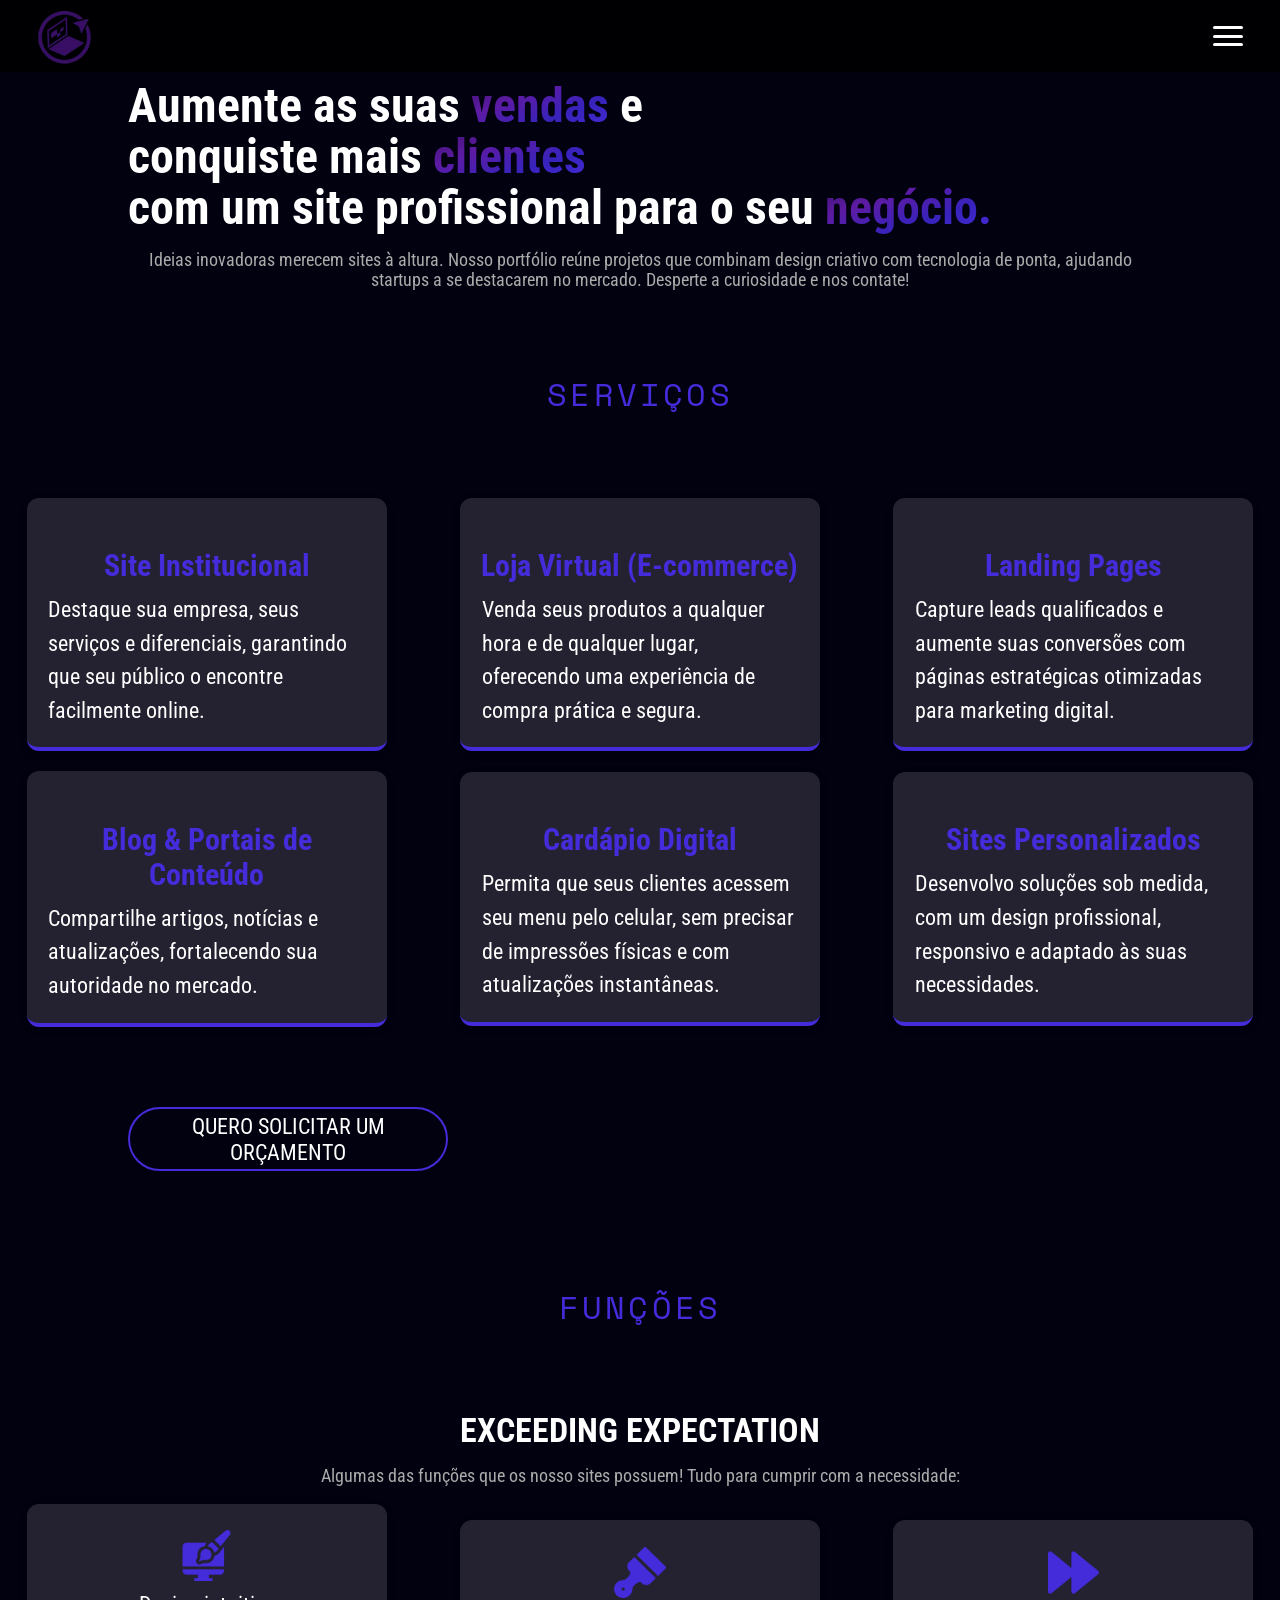
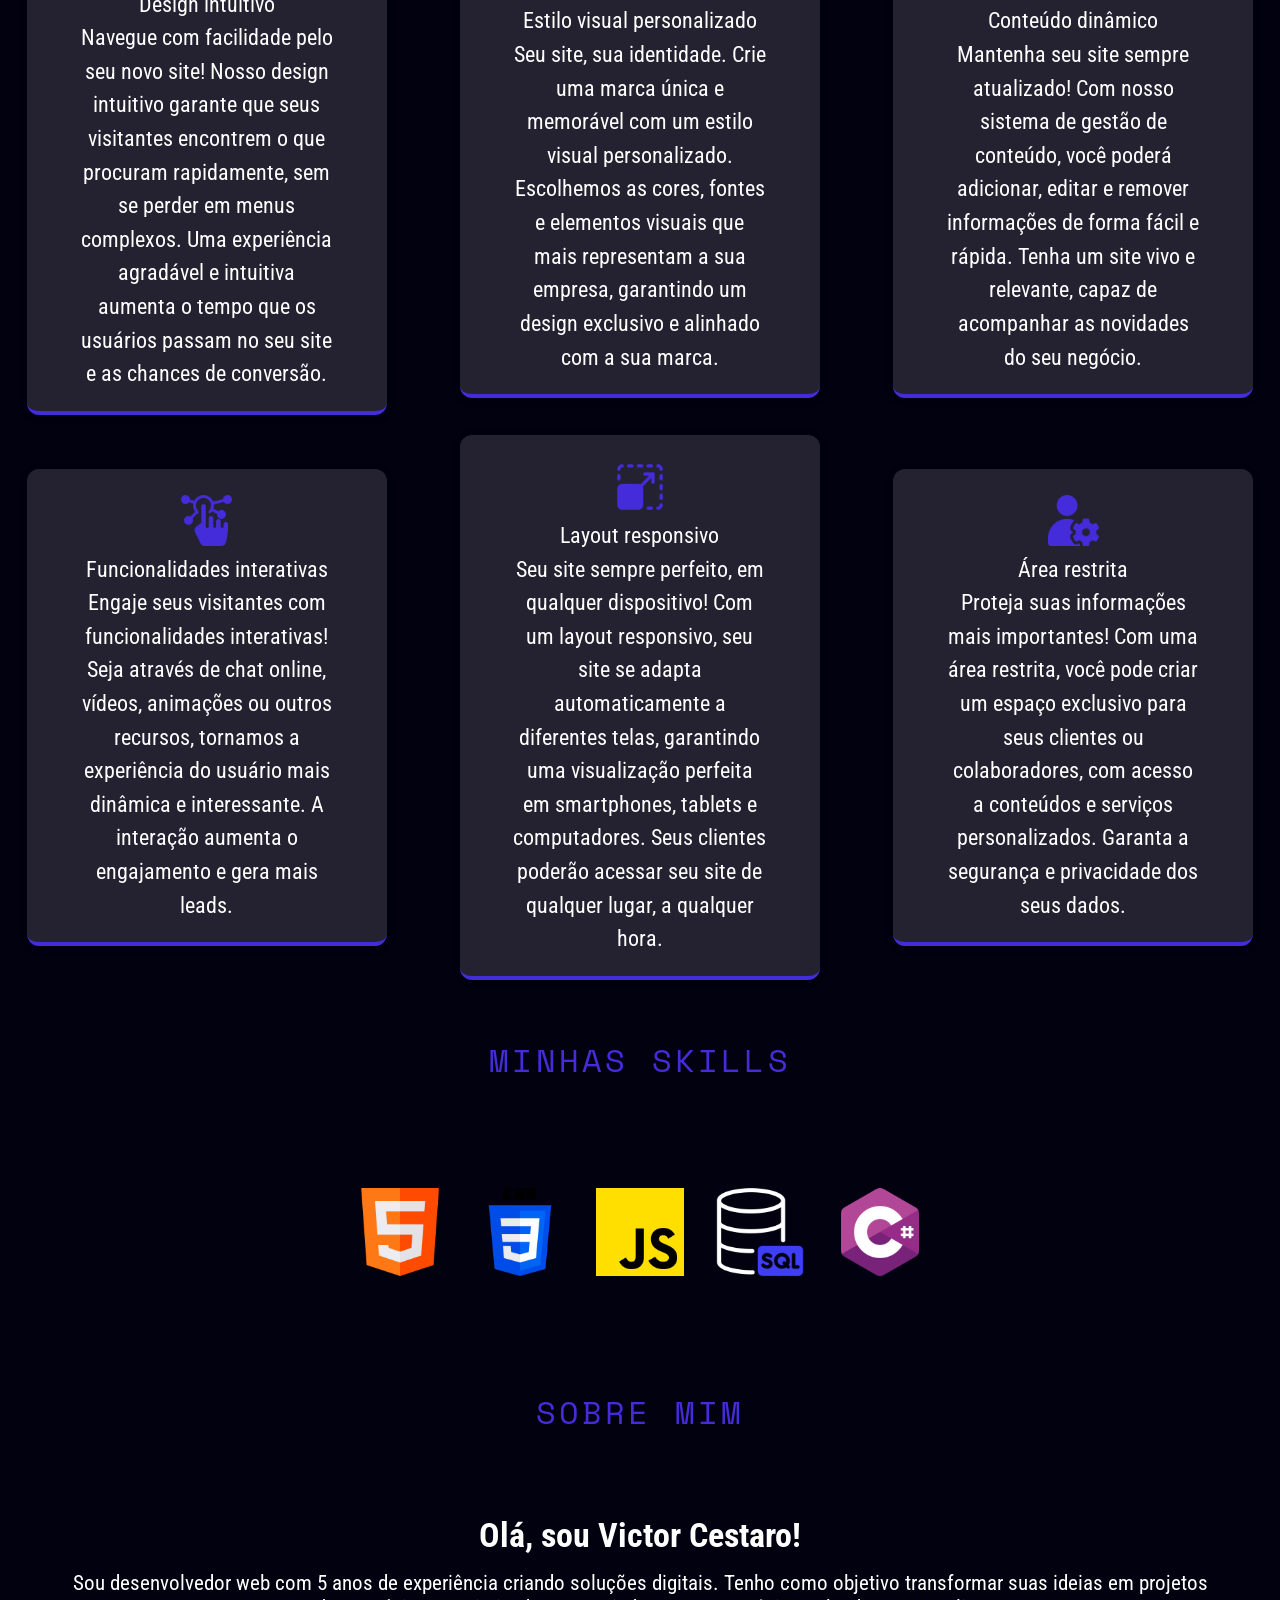
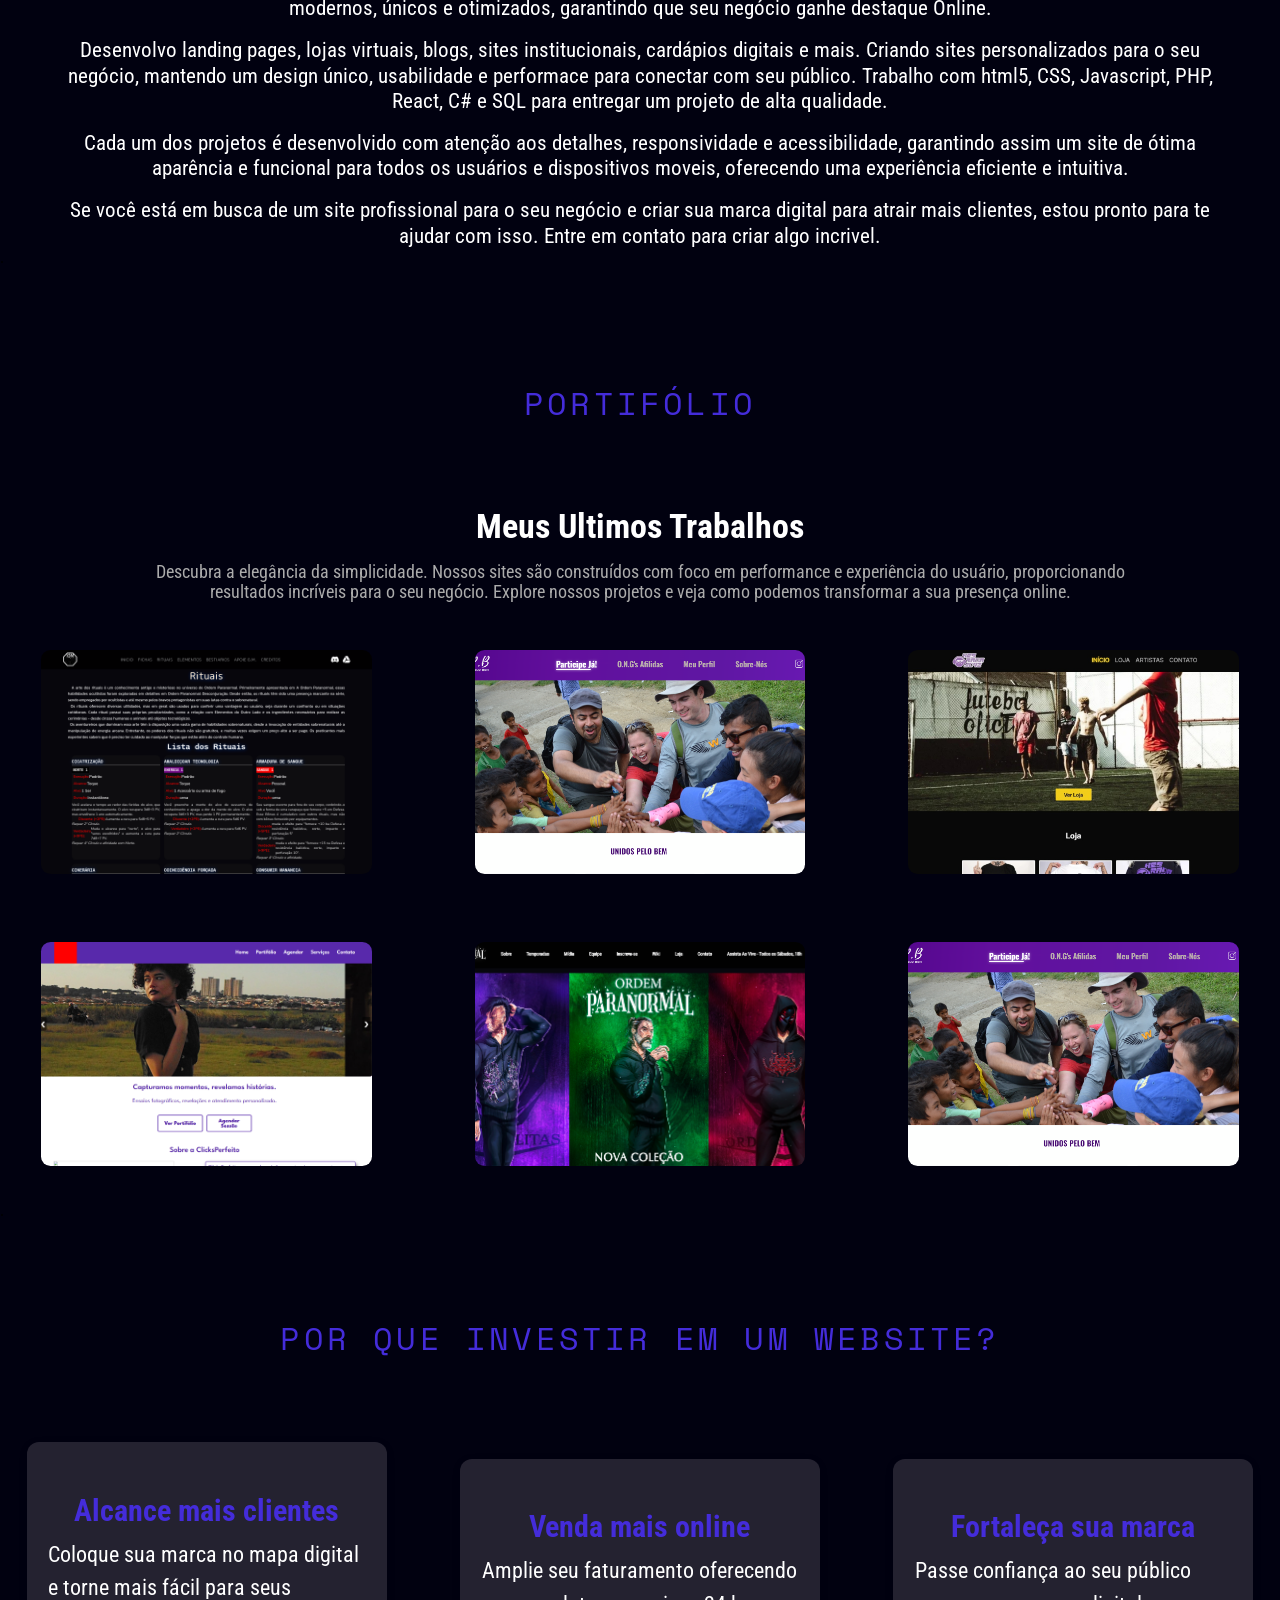
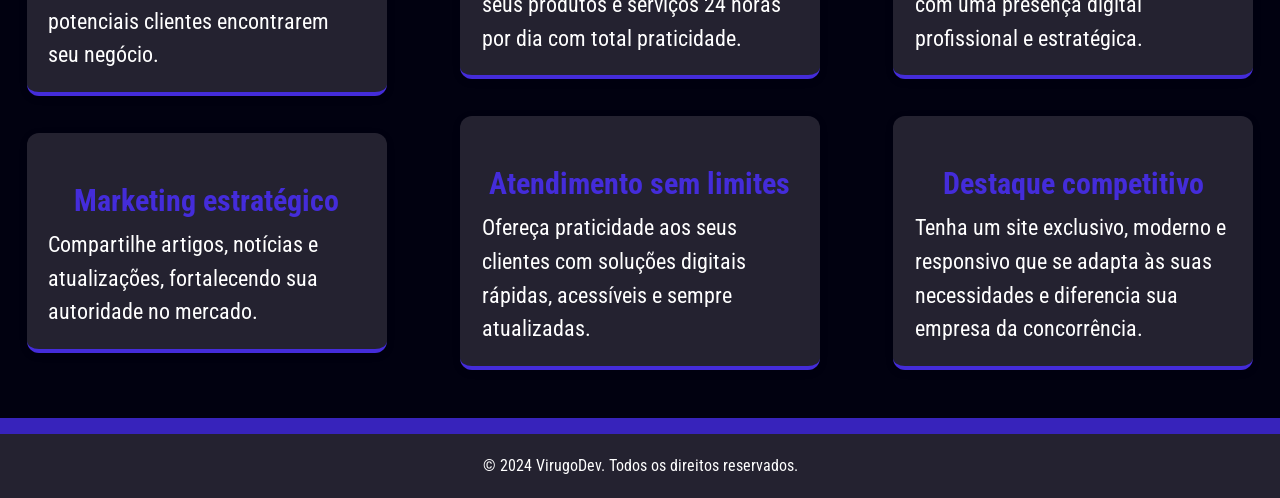
==== index.html @ 03acad30 "foi2" ====
<!DOCTYPE html>
<html lang="pt-br">

<head>
    <meta charset="UTF-8">
    <meta name="viewport" content="width=device-width, initial-scale=1.0">
    <link rel="stylesheet" href="style.css">
    <link rel="icon" href="images/d375d9b2dad54cf6bb1fca72d64330d3-free-removebg-preview.png">
    <title>VirugoDev</title>
</head>

<body>

    <!--#Menucell-->
    <nav id="sidebar" class="sidebar">
        <ul>
            <li><a href="#home" class="scroll-link">Home</a></li>
            <li><a href="#servico" class="scroll-link">Serviços</a></li>
            <li><a href="#funcoes" class="scroll-link">Funções</a></li>
            <li><a href="#sobremim" class="scroll-link">Sobre-mim</a></li>
            <li><a href="#Portifolio" class="scroll-link">Portifólio</a></li>
            <li><a href="#faqs" class="scroll-link">Faqs</a></li>

            <li><a href="https://linktr.ee/virugodev"><button class="btn-talks">Vamos Conversar</button></a></li>
        </ul>
    </nav>

    <div class="headermobile">
        <img src="/images/d375d9b2dad54cf6bb1fca72d64330d3-free-removebg-preview.png" alt="" class="header-logo">
        <div class="hamburger" onclick="toggleMenu()">
            <div class="bar"></div>
            <div class="bar"></div>
            <div class="bar"></div>
        </div>
    </div>

    <!-- #menucell -->

    <header>
        <div class="div-logo">
            <img src="images/d375d9b2dad54cf6bb1fca72d64330d3-free-removebg-preview.png" alt="" id="logo">
        </div>
        <div class="div-btns">
            <a href="#home" class="scroll-link"><button class="btn-menu">Home</button></a>
            <a href="#servico" class="scroll-link"><button class="btn-menu">Serviços</button></a>
            <a href="#funcoes" class="scroll-link"><button class="btn-menu">Funções</button></a>
            <a href="#sobremim" class="scroll-link"><button class="btn-menu">Sobre-mim</button></a>
            <a href="#Portifolio" class="scroll-link"><button class="btn-menu">Portifólio</button></a>
            <a href="#faqs" class="scroll-link"><button class="btn-menu">FAQ's</button></a>
        </div>
        <div class="div-talk">
            <a href="https://linktr.ee/virugodev"><button class="btn-talks">Vamos Conversar</button></a>
        </div>
    </header>

    <!--#Apresentação-->

    <div class="apresentacao">
        <div class="zone" id="home">
            <div class="apr">
                <p class="apr-txt">Aumente as suas <span class="base-tt">vendas</span> e <br> conquiste mais <span
                        class="base-tt">clientes</span><br> com um site profissional para o seu <span
                        class="base-tt">negócio.</span></p>
                <div class="text-base">
                    <p>Ideias inovadoras merecem sites à altura. Nosso portfólio reúne projetos que combinam design
                        criativo com tecnologia de ponta, ajudando startups a se destacarem no mercado. Desperte a
                        curiosidade e nos contate!</p>
                </div>
                <a href="#Portifolio" class="scroll-link"><button class="btn-work">View Work</button></a>
            </div>
        </div>
    </div>

    <!--#endApresentação-->

    <div class="container">

        <!--#serviços-->

        <div class="zone" id="servico">
            <div class="subtt">
                <p>SERVIÇOS</p>
            </div>

            <div class="grid">
                <div class="card">
                    <h3>Site Institucional</h3>
                    <p>Destaque sua empresa, seus serviços e diferenciais, garantindo que seu público o encontre
                        facilmente
                        online.</p>
                </div>

                <div class="card">
                    <h3>Loja Virtual (E-commerce)</h3>
                    <p>Venda seus produtos a qualquer hora e de qualquer lugar, oferecendo uma experiência de compra
                        prática
                        e segura.</p>
                </div>

                <div class="card">
                    <h3>Landing Pages</h3>
                    <p>Capture leads qualificados e aumente suas conversões com páginas estratégicas otimizadas para
                        marketing digital.</p>
                </div>

                <div class="card">
                    <h3>Blog & Portais de Conteúdo</h3>
                    <p>Compartilhe artigos, notícias e atualizações, fortalecendo sua autoridade no mercado.</p>
                </div>

                <div class="card">
                    <h3>Cardápio Digital</h3>
                    <p>Permita que seus clientes acessem seu menu pelo celular, sem precisar de impressões físicas e com
                        atualizações instantâneas.</p>
                </div>

                <div class="card">
                    <h3>Sites Personalizados</h3>
                    <p>Desenvolvo soluções sob medida, com um design profissional, responsivo e adaptado às suas
                        necessidades.</p>
                </div>
            </div>
            <a href="https://linktr.ee/virugodev" class=""><button class="btn-link">QUERO SOLICITAR UM
                    ORÇAMENTO</button></a>
        </div>

        <div class="space">.</div>

        <div class="zone" id="funcoes">

            <!--#endServiço-->
            <div class="zone" id="funcoes">
                <div class="subtt">
                    <p>FUNÇÕES</p>
                </div>
                <div class="ttwork">
                    <p>EXCEEDING EXPECTATION</p>
                </div>
                <div class="text-base">
                    <p>Algumas das funções que os nosso sites possuem! Tudo para cumprir com a necessidade:</p>
                </div>
                <br>
                <div class="grid">
                    <div class="card">
                        <div class="img-sqare"><img src="images/graphic-design.png" alt="" class="img-square"></div>
                        <div class="title-pont">
                            <p>Design intuitivo</p>
                        </div>
                        <div class="text-bases">
                            <p>Navegue com facilidade pelo seu novo site! Nosso design intuitivo garante que seus
                                visitantes
                                encontrem o que procuram rapidamente, sem se perder em menus complexos. Uma experiência
                                agradável e intuitiva aumenta o tempo que os usuários passam no seu site e as chances de
                                conversão.</p>
                        </div>
                    </div>
                    <div class="card">
                        <div class="img-sqare"><img src="images/theme.png" alt="" class="img-square"></div>
                        <div class="title-pont">
                            <p>Estilo visual personalizado</p>
                        </div>
                        <div class="text-bases">
                            <p>Seu site, sua identidade. Crie uma marca única e memorável com um estilo visual
                                personalizado. Escolhemos as cores, fontes e elementos visuais que mais representam a
                                sua
                                empresa, garantindo um design exclusivo e alinhado com a sua marca.</p>
                        </div>
                    </div>
                    <div class="card">
                        <div class="img-sqare"><img src="images/fast-forward.png" alt="" class="img-square"></div>
                        <div class="title-pont">
                            <p>Conteúdo dinâmico</p>
                        </div>
                        <div class="text-bases">
                            <p>Mantenha seu site sempre atualizado! Com nosso sistema de gestão de conteúdo, você
                                poderá
                                adicionar, editar e remover informações de forma fácil e rápida. Tenha um site vivo e
                                relevante, capaz de acompanhar as novidades do seu negócio.</p>
                        </div>
                    </div>

                    <div class="card">
                        <div class="img-sqare"><img src="images/interaction.png" alt="" class="img-square"></div>
                        <div class="title-pont">
                            <p>Funcionalidades interativas</p>
                        </div>
                        <div class="text-bases">
                            <p>Engaje seus visitantes com funcionalidades interativas! Seja através de chat online,
                                vídeos,
                                animações ou outros recursos, tornamos a experiência do usuário mais dinâmica e
                                interessante. A interação aumenta o engajamento e gera mais leads.</p>
                        </div>
                    </div>
                    <div class="card">
                        <div class="img-sqare"><img src="images/resize.png" alt="" class="img-square"></div>
                        <div class="title-pont">
                            <p>Layout responsivo</p>
                        </div>
                        <div class="text-bases">
                            <p>Seu site sempre perfeito, em qualquer dispositivo! Com um layout responsivo, seu site se
                                adapta automaticamente a diferentes telas, garantindo uma visualização perfeita em
                                smartphones, tablets e computadores. Seus clientes poderão acessar seu site de qualquer
                                lugar, a qualquer hora.</p>
                        </div>
                    </div>
                    <div class="card">
                        <div class="img-sqare"><img src="images/user.png" alt="" class="img-square"></div>
                        <div class="title-pont">
                            <p>Área restrita</p>
                        </div>
                        <div class="text-bases">
                            <p>Proteja suas informações mais importantes! Com uma área restrita, você pode criar um
                                espaço
                                exclusivo para seus clientes ou colaboradores, com acesso a conteúdos e serviços
                                personalizados. Garanta a segurança e privacidade dos seus dados.</p>
                        </div>
                    </div>
                </div>
            </div>
        </div>

        <div class="zone">
            <div class="subtt">
                <BR></BR>
                <p>MINHAS SKILLS</p>
            </div>
            <div class="skills">
                <img src="/images/html.png" alt="" class="imgs-skills">
                <img src="/images/css-3.png" alt="" class="imgs-skills">
                <img src="/images/js.png" alt="" class="imgs-skills">
                <img src="/images/sql.png" alt="" class="imgs-skills">
                <img src="/images/c-sharp.png" alt="" class="imgs-skills">
            </div>
        </div>

        <div class="space">.</div>

        <div class="zone" id="sobremim">
            <div class="subtt">
                <p>SOBRE MIM</p>
            </div>
            <div class="ttwork">
                <p>Olá, sou Victor Cestaro!</p>
            </div>
            <div class="text-based">
                <p>Sou desenvolvedor web com 5 anos de experiência criando soluções digitais. Tenho como objetivo
                    transformar suas ideias em projetos modernos, únicos e otimizados, garantindo que seu negócio ganhe
                    destaque Online.
                </p>
                <p> Desenvolvo landing pages, lojas virtuais, blogs, sites institucionais, cardápios digitais e mais.
                    Criando sites personalizados para o seu negócio, mantendo um design único, usabilidade e performace
                    para conectar com seu público. Trabalho com html5, CSS, Javascript, PHP, React, C# e SQL para
                    entregar um projeto de alta qualidade.</p>
                <p>Cada um dos projetos é desenvolvido com atenção aos detalhes, responsividade e acessibilidade,
                    garantindo assim um site de ótima aparência e funcional para todos os usuários e dispositivos
                    moveis, oferecendo uma experiência eficiente e intuitiva.</p>
                <p>Se você está em busca de um site profissional para o seu negócio e criar sua marca digital para
                    atrair mais clientes, estou pronto para te ajudar com isso. Entre em contato para criar algo
                    incrivel.</p>
            </div>
        </div>

        <div class="space">.</div>

        <!-- #Portifólio -->
        <div class="zone" id="Portifolio">
            <br>
            <div class="subtt">
                <p>PORTIFÓLIO</p>
            </div>
            <div class="ttwork">
                <p>Meus Ultimos Trabalhos</p>
            </div>
            <div class="text-base">
                <p>Descubra a elegância da simplicidade. Nossos sites são construídos com foco em performance e
                    experiência do usuário, proporcionando resultados incríveis para o seu negócio. Explore nossos
                    projetos e veja como podemos transformar a sua presença online.</p>
            </div>
            <div class="grid">
                <a href="https://yungvirugo.github.io/Guia-do-Mestre/">
                    <div class="square-mold" id="pj-2">
                        <div class="bar">
                            <p class="bar-t">Veja o Projeto</p>
                        </div>
                    </div>
                </a>

                <a href="https://yungvirugo.github.io/UPB_tcc/">
                    <div class="square-mold" id="pj-3">
                        <div class="bar">
                            <p class="bar-t">Veja o Projeto</p>
                        </div>
                    </div>
                </a>
                <a href="https://yungvirugo.github.io/kebradaboyz/">
                    <div class="square-mold" id="pj">
                        <div class="bar">
                            <p class="bar-t">Veja o Projeto</p>
                        </div>
                    </div>
                </a>
                <a href="https://clicksperfeito.com.br/">
                    <div class="square-mold" id="pj-1">
                        <div class="bar">
                            <p class="bar-t">Veja o Projeto</p>
                        </div>
                    </div>
                </a>



                <a href="https://yungvirugo.github.io/ordem-rep/">
                    <div class="square-mold" id="pj-4">
                        <div class="bar">
                            <p class="bar-t">Veja o Projeto</p>
                        </div>
                    </div>
                </a>

                <a href="#">
                    <div class="square-mold" id="pjtester">
                        <div class="bar">
                            <p class="bar-t">Veja o Projeto</p>
                        </div>
                    </div>
                </a>
            </div>
        </div>
        <!-- #endportifólio -->

        <BR></BR>

        <div class="space">.</div>

        <div class="zone" id="faqs">
            <div class="subtt">
                <p>POR QUE INVESTIR EM UM WEBSITE?</p>
            </div>

            <div class="grid">
                <div class="card">
                    <h3>Alcance mais clientes</h3>
                    <p>Coloque sua marca no mapa digital e torne mais fácil para seus potenciais clientes encontrarem
                        seu
                        negócio.</p>
                </div>

                <div class="card">
                    <h3>Venda mais online</h3>
                    <p>Amplie seu faturamento oferecendo seus produtos e serviços 24 horas por dia com total
                        praticidade.
                    </p>
                </div>

                <div class="card">
                    <h3>Fortaleça sua marca</h3>
                    <p>Passe confiança ao seu público com uma presença digital profissional e estratégica.</p>
                </div>

                <div class="card">
                    <h3>Marketing estratégico</h3>
                    <p>Compartilhe artigos, notícias e atualizações, fortalecendo sua autoridade no mercado.</p>
                </div>

                <div class="card">
                    <h3>Atendimento sem limites</h3>
                    <p>Ofereça praticidade aos seus clientes com soluções digitais rápidas, acessíveis e sempre
                        atualizadas.
                    </p>
                </div>

                <div class="card">
                    <h3>Destaque competitivo</h3>
                    <p>Tenha um site exclusivo, moderno e responsivo que se adapta às suas necessidades e diferencia sua
                        empresa da concorrência.</p>
                </div>
            </div>
        </div>

    </div>

    <script src="/script.js"></script>

</body>

<footer>
    <div class="footer">
        <p>© 2024 VirugoDev. Todos os direitos reservados.</p>
    </div>
</footer>

</html>
---- style.css ----
@import url('https://fonts.googleapis.com/css2?family=Chakra+Petch&family=Oswald&family=Quicksand:wght@300..700&family=Roboto+Condensed&family=Space+Mono&display=swap');

body {

    margin: 0;

    background-color: #010110;


}

p,
a {
    margin: 0;
    text-decoration: none;
}

/* menu */

header {
    width: 100%;
    height: 6.5rem;

    display: flex;
    align-items: center;
    justify-content: center;

    position: fixed;

    top: 0;
    z-index: 999999999999999999999;

    border-bottom: 0.1px solid gray;
    backdrop-filter: blur(0.5rem);

    background-color: transparent;
}





.div-logo {
    width: 20%;
    height: 100%;

    display: flex;
    align-items: center;
    justify-content: end;
}

.div-btns {
    width: 40%;
    height: 100%;

    display: flex;
    align-items: center;
    justify-content: center;
}

.div-talk {
    width: 20%;
    height: 100%;

    display: flex;
    align-items: center;
}

.btn-talks {
    width: 9rem;
    height: 3.5rem;

    font-family: 'Oswald';
    font-size: 1.2rem;
    color: white;

    border: none;
    border-radius: 0.3rem;

    transition: all, 0.2s ease;

    cursor: pointer;

    background-color: #442cda;
}

.btn-talks:hover {
    background-color: #3f2ac7;
}

.btn-menu {
    width: auto;
    height: auto;

    font-family: 'Oswald';
    font-size: 1.5rem;
    color: rgb(203, 203, 203);

    margin: auto 1rem;
    border: none;

    cursor: pointer;

    border-radius: 2rem;
    transition: all, 0.2s ease;

    background-color: transparent;
}

.btn-menu:hover {

    color: white;
    text-shadow: 0 0 0.2rem rgba(255, 255, 255, 0.558);

    align-items: center;
}

#logo {
    width: auto;

    margin-top: 3rem;
}

/* conteudo */

.container {
    width: 70%;
    height: auto;

    margin-top: 12rem;
    margin: auto;

}

.centralizar {
    width: 100%;
    height: auto;

    display: flex;
    align-items: center;
    justify-content: center;
}

.apresentacao {
    width: 100%;
    height: 26rem;

    display: flex;
    align-items: center;
    justify-content: center;

    margin-top: 6rem;


}


.zone {
    width: auto;
    height: auto;

    scroll-margin-top: 10rem;

}

.space {
    width: 100%;
    height: 10rem;
}

.skills {
    width: 100%;
    height: 10rem;

    margin-top: 5rem;

    display: flex;
    align-items: center;
    justify-content: center;

}

.imgs-skills {
    width: auto;
    height: 5.5rem;

    margin: auto 1rem;

}

/* textos */

.subtt {
    height: auto;


    font-size: 2.2rem;
    font-family: 'Space Mono';
    color: #442cda;

    text-align: left;

    letter-spacing: 0.2rem;

    margin-bottom: 5rem;

    text-align: center;
}

.ttwork {
    width: 100%;
    height: auto;

    display: flex;

    font-size: 2.1rem;
    font-family: 'Roboto Condensed';
    font-weight: bold;
    color: White;

    text-align: left;

    margin: 0;
    margin-left: 5rem;
}

.text-base {
    width: 60%;
    height: auto;

    font-family: 'Roboto Condensed';
    font-size: 1.1rem;
    color: rgb(171, 171, 171);
    margin-left: 5rem;
}

/* Apresentação */

.apr {
    width: 80%;
    height: 28rem;

    margin: auto;
}

.apr-txt {
    font-family: 'Roboto Condensed';
    font-size: 3.5rem;
    color: white;

    font-weight: bold;
    letter-spacing: 0rem;
    line-height: 4rem;

    user-select: none;

    margin-top: 9rem;
}

.base-tt {
    background-image:
        linear-gradient(to bottom right, #390f66, #5d1ba3, #3723bb, #442CDA);
    background-clip: text;
    -webkit-text-fill-color: transparent;
    text-shadow: 0 0 0 transparent;
}

.btn-work {
    width: 9rem;
    height: 3rem;

    margin-top: 1rem;

    border: 0.15rem solid #442cda;
    border-radius: 0.3rem;

    font-family: 'Roboto Condensed';
    font-size: 1.4rem;
    color: white;

    transition: all, 0.2s ease;

    cursor: pointer;
    user-select: none;

    background-color: transparent;
}

.btn-work:hover {
    color: black;
    background-color: #442cda;
}

/* serviços */

.grid {
    display: grid;
    grid-template-columns: repeat(auto-fit, minmax(340px, 1fr));
    gap: 20px;
}

.card {
    background: #242230;
    border-radius: 12px;
    padding: 20px;
    box-shadow: 0 2px 8px rgba(0, 0, 0, 0.1);
    text-align: left;
    transition: transform 0.2s ease, box-shadow 0.2s ease;
    border-bottom: 4px solid #442cda;

    width: 20rem;
    height: auto;
    font-family: 'Roboto Condensed';
}

.card:hover {
    transform: translateY(-5px);
    box-shadow: 0 6px 14px rgba(0, 0, 0, 0.15);
}

.card h3 {
    font-size: 1.9rem;
    color: #442cda;
    text-align: center;
    margin-bottom: 10px;
}

.card p {
    font-size: 1.4rem;
    color: white;
    line-height: 1.5;

    width: 99%;
    margin: auto;
}

.btn-link {
    width: 20rem;
    height: 4rem;

    margin-top: 1rem;

    border: 0.15rem solid #442cda;
    border-radius: 2rem;

    font-family: 'Roboto Condensed';
    font-size: 1.4rem;
    color: white;

    transition: all, 0.2s ease;

    cursor: pointer;
    user-select: none;

    margin-left: 35%;
    margin-top: 5rem;

    background-color: transparent;
}

.btn-link:hover {
    color: black;
    background-color: #442cda;
}


.square-pont {
    width: 18rem;
    height: 23rem;

    margin: auto;


    border-radius: 0.6rem;

    transition: all, 0.2s ease;

    background-color: #242230;
}

.square-pont:hover {
    transform: translateY(-1rem);
}

.title-pont {
    width: 100%;
    height: auto;

    font-family: 'Roboto Condensed';
    font-size: 1.4rem;
    color: white;

    text-align: center;
}

.text-bases {
    width: 90%;
    height: auto;

    font-family: 'Roboto Condensed';
    font-size: 1.1rem;
    color: rgb(171, 171, 171);


}

.text-based {
    width: 50%;

    font-family: 'Roboto Condensed';
    font-size: 1.5rem;
    color: white;

    margin-left: 5rem;
    margin-top: 1rem;
}

.text-based p {
    margin-top: 2rem;
    line-height: 1.9rem;
}

.img-sqare {
    width: 100%;
    height: 3rem;

    display: flex;
    align-items: center;
    justify-content: center;
}

.img-square {
    width: auto;
    height: 80%;
}

/* trabalhos */

.square-mold {
    width: 25rem;
    height: 21rem;

    margin: 2rem 1rem 0 0;

    display: flex;
    align-items: end;

    border-radius: 0.6rem;

    transition: all, 0.2s ease;
}

.bar {
    width: 100%;
    height: 0;

    overflow-y: hidden;
    transition: all 0.2s ease;

    display: flex;
    align-items: center;

    font-family: 'Roboto Condensed';
    font-size: 1.2rem;
    color: white;
    text-align: left;
    font-weight: bold;

    border-radius: 0 0 0.6rem 0.6rem;

    background-color: rgba(136, 136, 136, 0.659);
}

.square-mold:hover {
    transform: translateY(-1rem);
    box-shadow: 0rem 0rem 0.7em rgba(255, 255, 255, 0.234);
}

.square-mold:hover .bar {
    height: 3.5rem;
    backdrop-filter: blur(0.5rem);
}

.bar-t {
    margin-left: 2rem;
}

#pj-1 {
    background: url('images/clicksperfeito.png');
    background-position: center;
    background-repeat: no-repeat;
    background-size: cover;
}

#pj-2 {
    background: url('images/GuiaMestre.png');
    background-position: center;
    background-repeat: no-repeat;
    background-size: cover;
}

#pj-3 {
    background: url('images/upb.png');
    background-position: center;
    background-repeat: no-repeat;
    background-size: cover;
}

#pj-4 {
    background: url('images/ordem.png');
    background-position: center;
    background-repeat: no-repeat;
    background-size: cover;
}

#pj {
    background: url('images/kebradaboyz.jpeg');
    background-position: center;
    background-repeat: no-repeat;
    background-size: cover;
}

#pjtester {
    background: url('images/upb.png');
    background-position: center;
    background-repeat: no-repeat;
    background-size: cover;
}

footer {
    width: 100%;
    height: 4rem;

    display: flex;
    align-items: center;
    justify-content: center;

    margin-top: 3rem;
    border-top: 1rem solid #3723bb;
    backdrop-filter: blur(0.5rem);

    color: white;
    font-family: 'Roboto Condensed';

    background-color: #242230;
}

.sidebar {
    display: none;
}

@media only screen and (max-width: 1471px) {
    header {
        display: none;
    }

    .headermobile {
        width: 100%;
        height: 4.5rem;
        position: fixed;

        display: flex;
        align-items: center;
        justify-content: end;

        top: 0;

        z-index: 999999999999999999999;

        backdrop-filter: blur(0.6rem);
        background-color: #000000d3;
    }

    .header-logo {
        height: 8rem;
        margin-right: auto;
        margin-top: 2.25rem;
        margin-left: 0rem;
    }

    .btn-talks {
        height: 2.5rem;
    }

    .container {
        width: 100%;

        margin-top: 5rem;
    }

    .zone {
        height: auto;
    }

    .apresentacao {
        flex-wrap: wrap;
        height: auto;

        margin-top: 5rem;
    }

    .text-based {
        width: 90%;

        text-align: center;
        font-size: 1.3rem;
        margin: auto;
    }

    .text-based p {
        margin-top: 1rem;
        line-height: 1.6rem;
    }

    .apr {
        height: auto;

        margin: 0;

        width: 100%;
    }

    .apr-txt {
        font-size: 3.0rem;

        line-height: 3.2rem;

        text-align: left;

        margin: auto;
        width: 80%;

    }

    .subtt {
        margin-top: 2rem;
        display: flex;
        align-items: center;
        justify-content: center;

        font-size: 2rem;
    }

    .ttwork {
        display: flex;
        align-items: center;
        justify-content: center;

        margin: 0;
    }

    .card {
        margin: auto;
    }


    .btn-work {
        margin-top: 1rem;
        margin-left: 30%;
    }

    .text-base {
        width: 80%;
        height: auto;

        margin: auto;
        margin-top: 1rem;
        text-align: center;
    }

    .text-bases {
        width: 80%;
        height: auto;

        margin: auto;
        text-align: center;
    }

    .square-pont {
        max-width: 85%;
        min-width: 60%;
        height: auto;

        margin-top: 3rem;
    }

    .img-sqare {
        height: 4rem;
    }

    .img-square {
        height: 80%;
        margin: 0;
    }

    .centralizar {
        display: inline-block;
    }

    .square-mold {
        margin: auto;

        margin-top: 3rem;

        width: 80%;
        height: 14rem;
    }

    .skills {
        flex-wrap: wrap;
        height: auto;
        margin-top: 5rem;
    }

    .space {
        height: 5rem;
    }

    .btn-work {
        display: none;
    }

    .btn-link {
        margin-left: 10%;
        margin-top: 5rem;
    }

    /* menu cell */

    nav {
        display: block;
    }

    .hamburger {
        position: relative;
        right: 2.3rem;
        display: flex;
        flex-direction: column;
        justify-content: space-between;
        width: 30px;
        height: 20px;
        cursor: pointer;
        z-index: 1001;
        /* Certifique-se de que o botão fique acima do menu */
    }

    .hamburger .bar {
        height: 3.001px;
        width: 100%;
        background-color: #ffffff;
        border-radius: 2px;
        transition: 0.3s;
    }

    .sidebar {
        position: fixed;
        top: 0;
        right: -250px;
        /* Inicialmente fora da tela */
        width: 250px;
        height: 100%;

        display: block;

        padding-top: 60px;
        transition: right 0.3s ease;
        z-index: 1000;

        backdrop-filter: blur(0.6rem);
        background-color: #0000004b;
    }

    .sidebar ul {
        list-style-type: none;
        padding-left: 20px;
    }


    .sidebar ul li {
        margin: 20px 0;
    }

    .sidebar ul li a {
        font-family: 'Oswald';
        font-size: 1.5rem;
        color: white;

        text-decoration: none;
        font-size: 18px;
        display: block;
    }

    /*ativo */

    .sidebar.active {
        right: 0;
    }




    /* Transições do botão hambúrguer ao abrir o menu */
    .sidebar.active~.hamburger .bar:nth-child(1) {
        transform: translateY(8px) rotate(45deg);
    }

    .sidebar.active~.hamburger .bar:nth-child(2) {
        opacity: 0;
    }

    .sidebar.active~.hamburger .bar:nth-child(3) {
        transform: translateY(-8px) rotate(-45deg);
    }


}
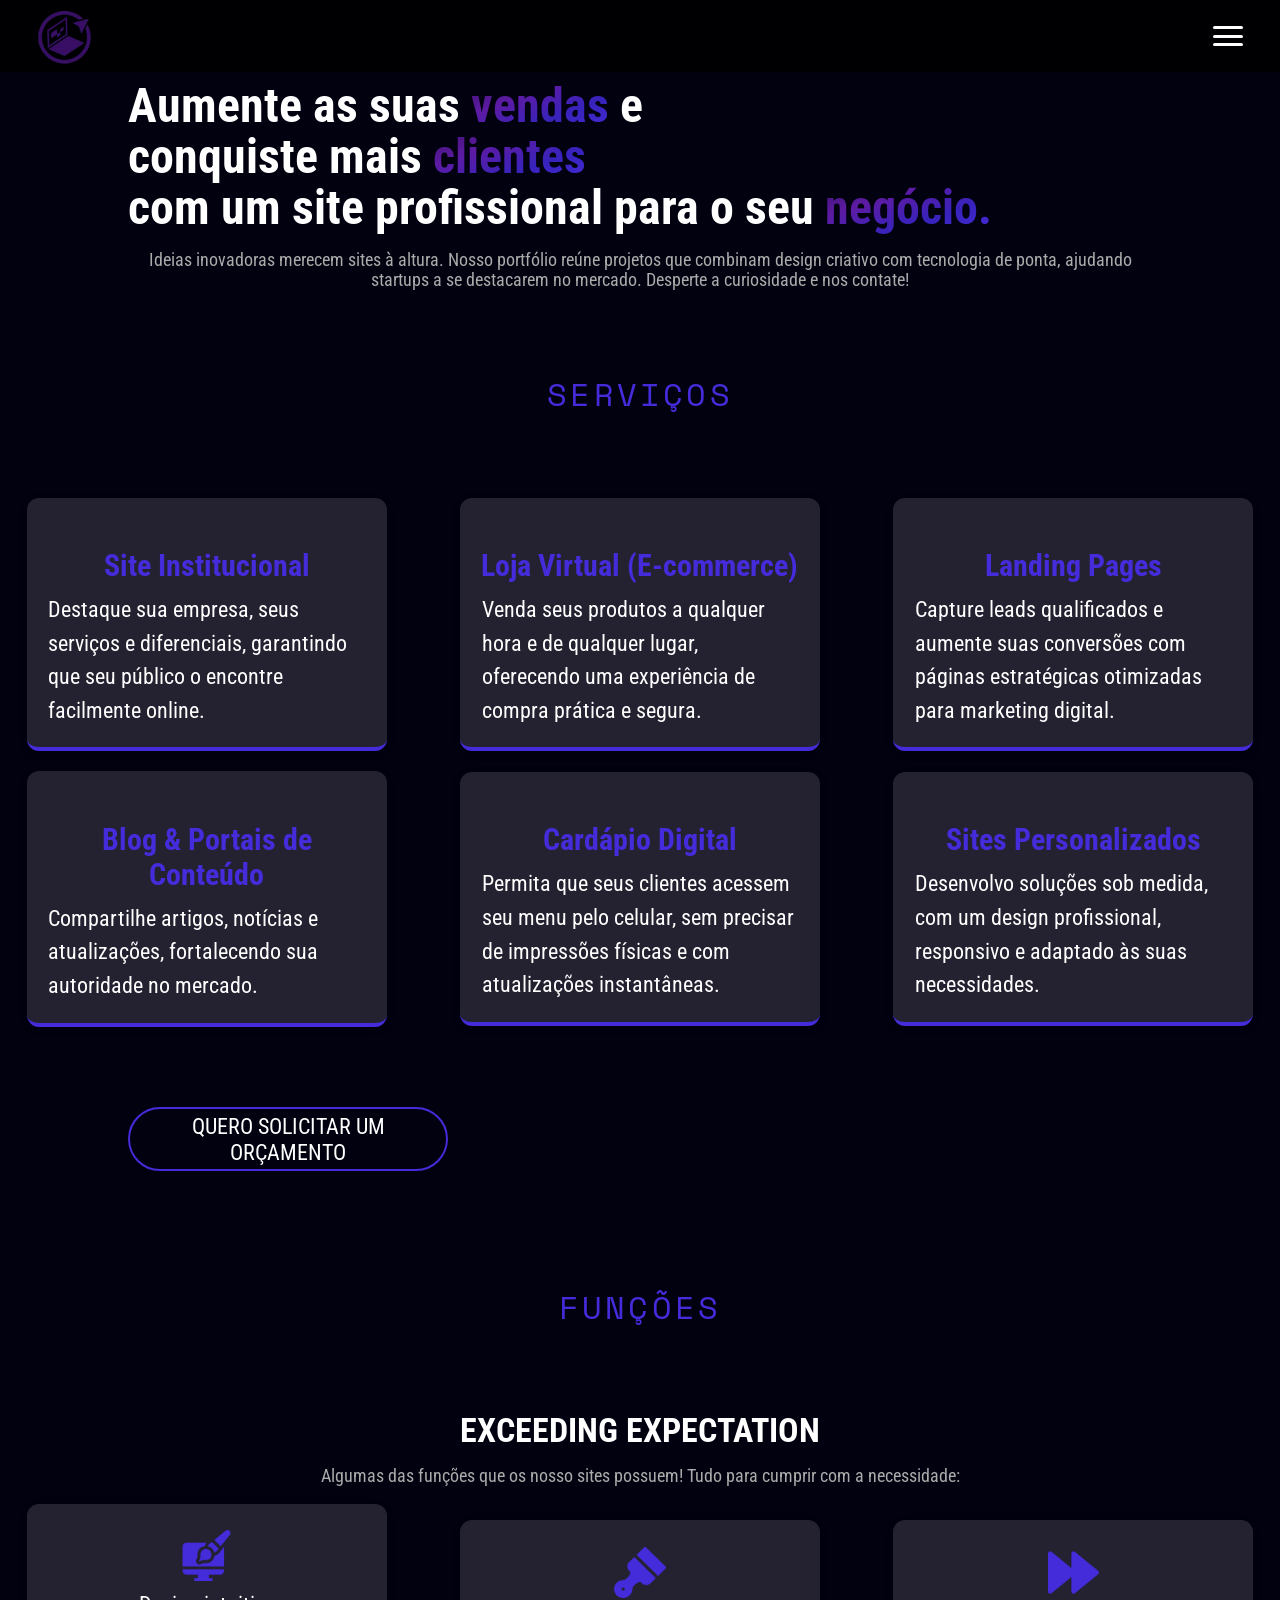
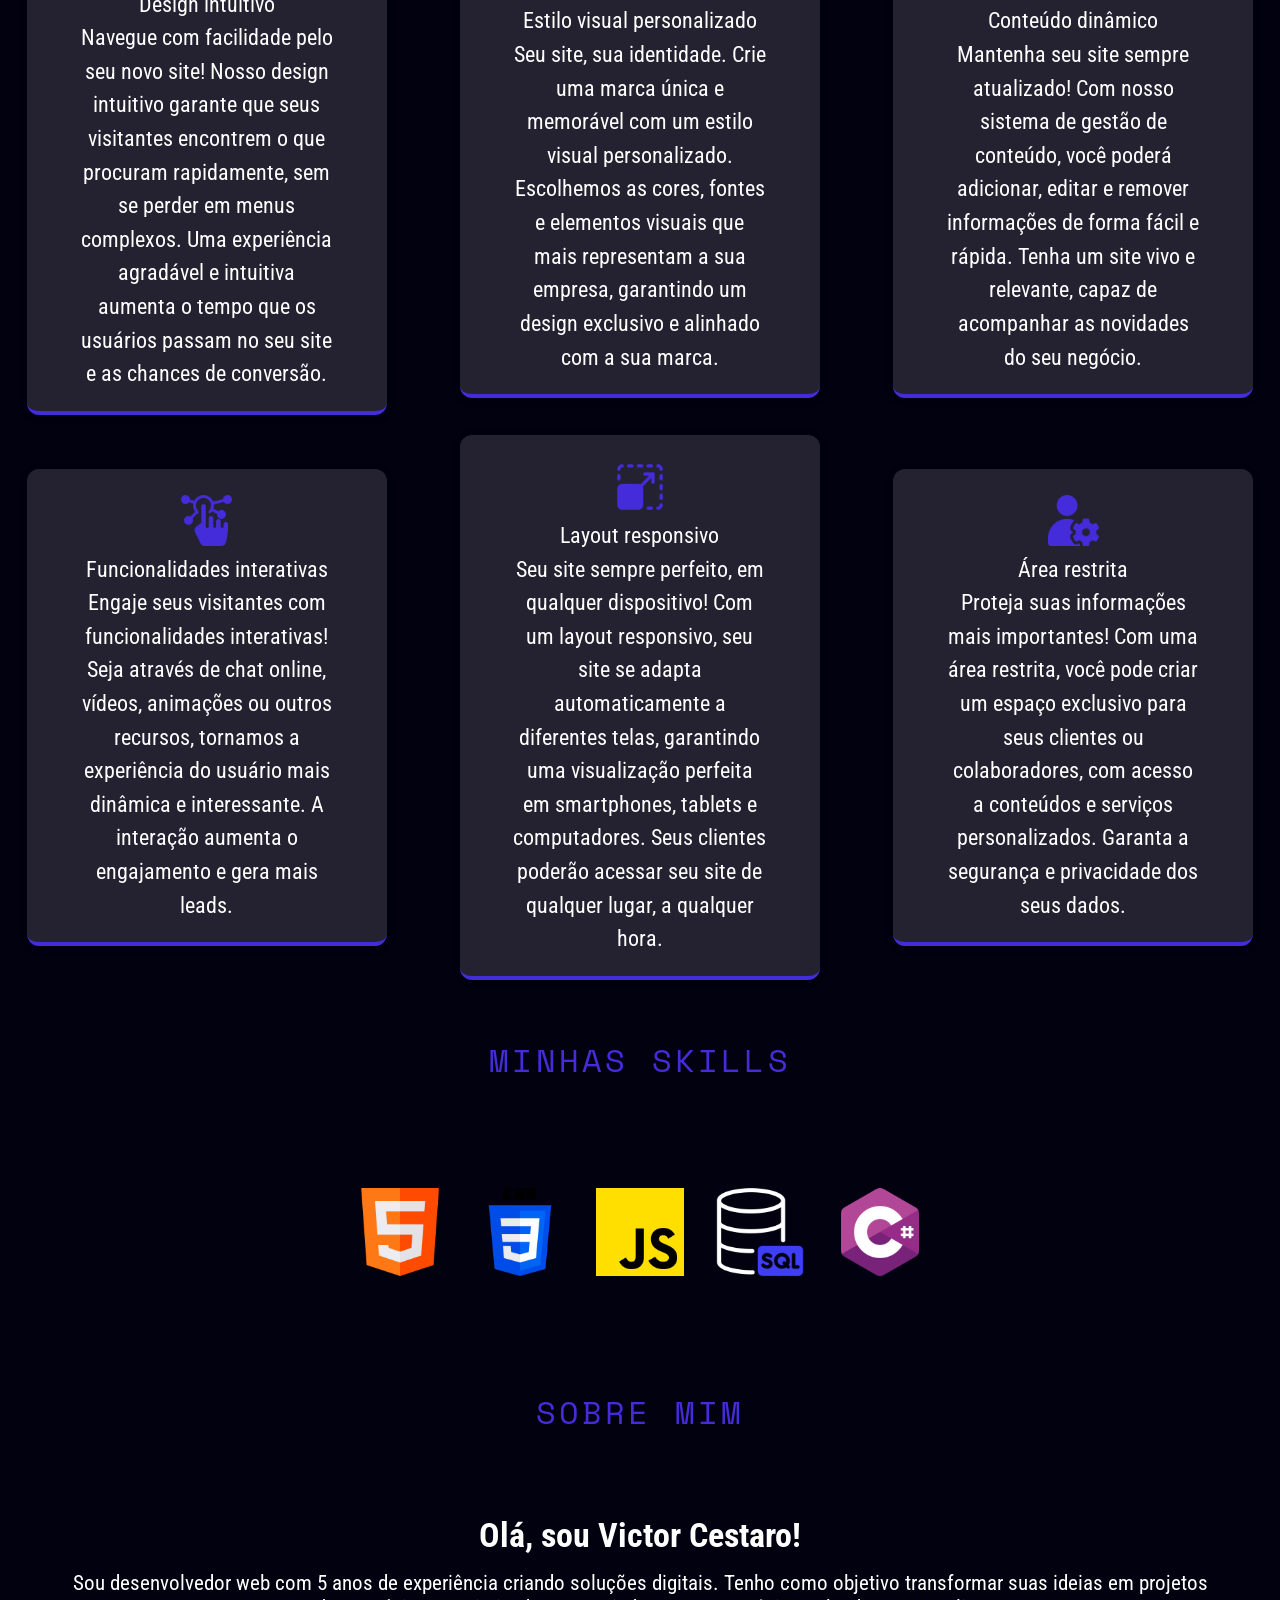
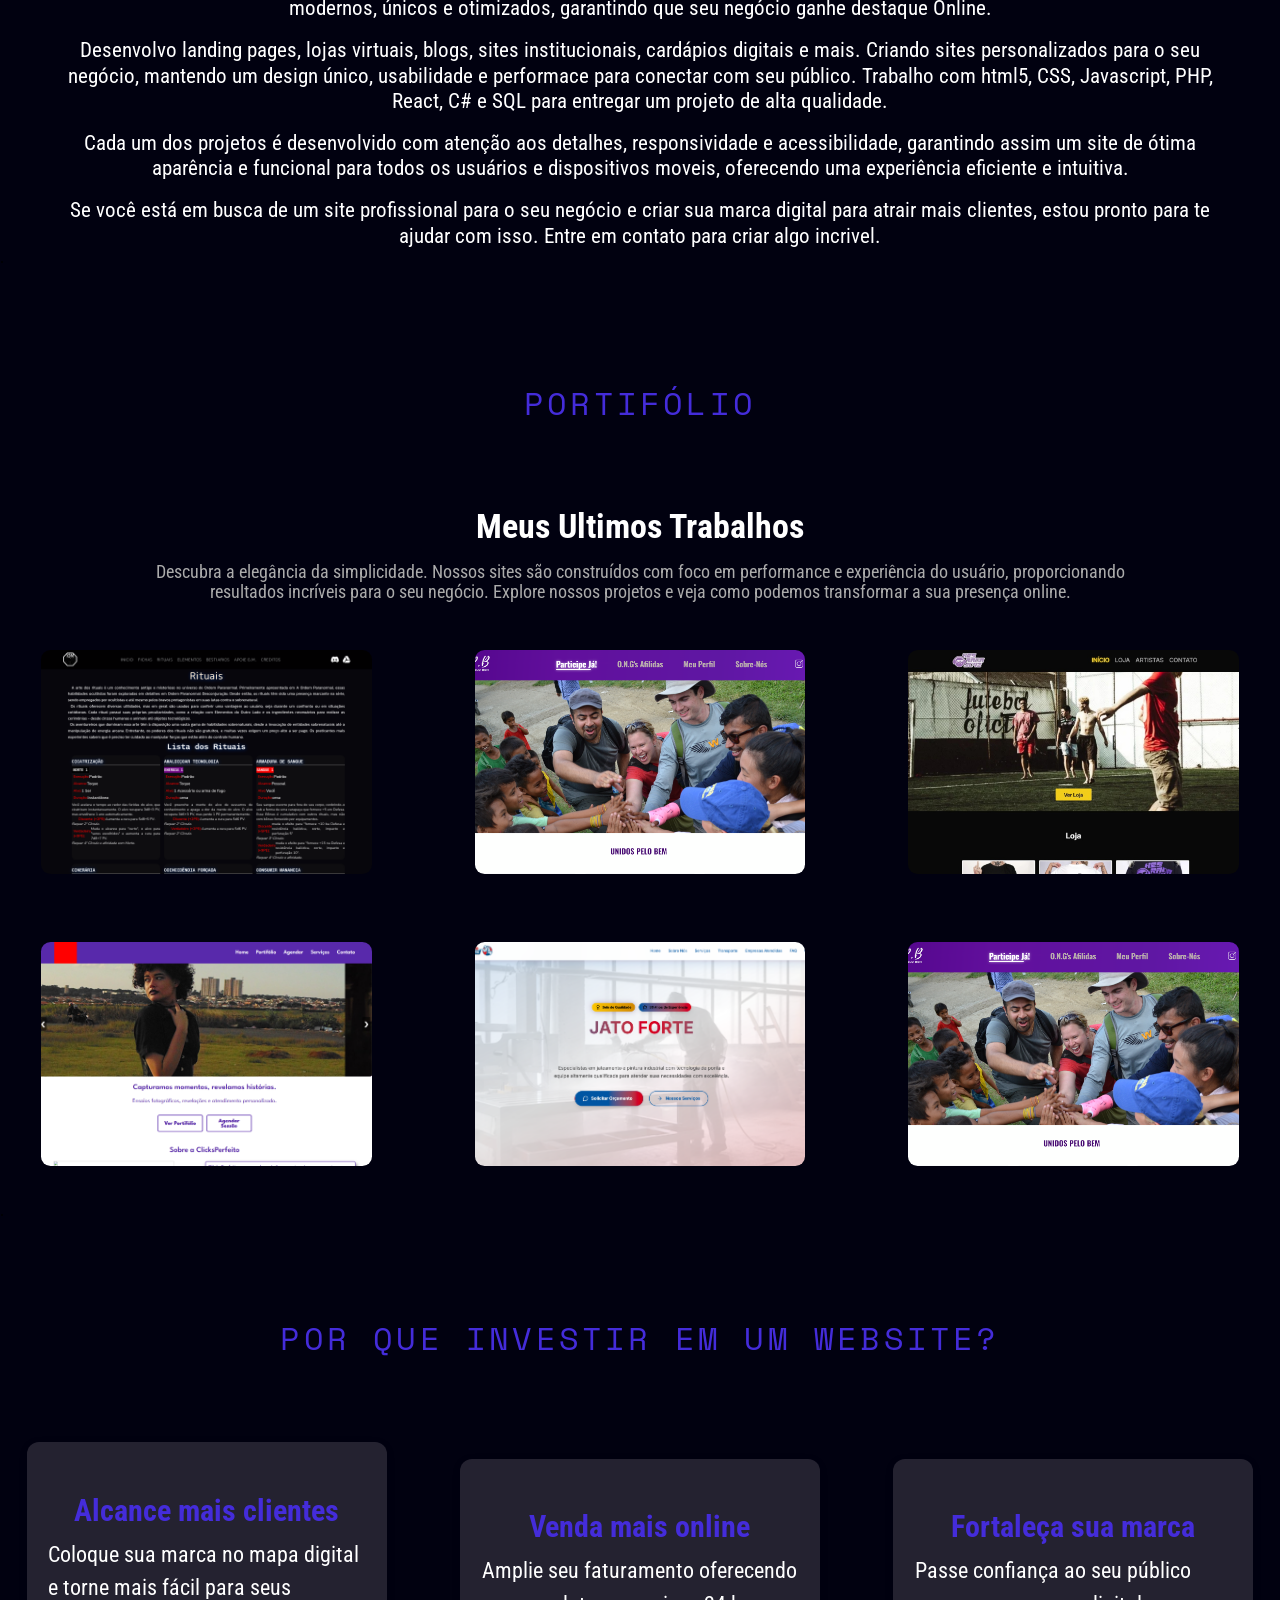
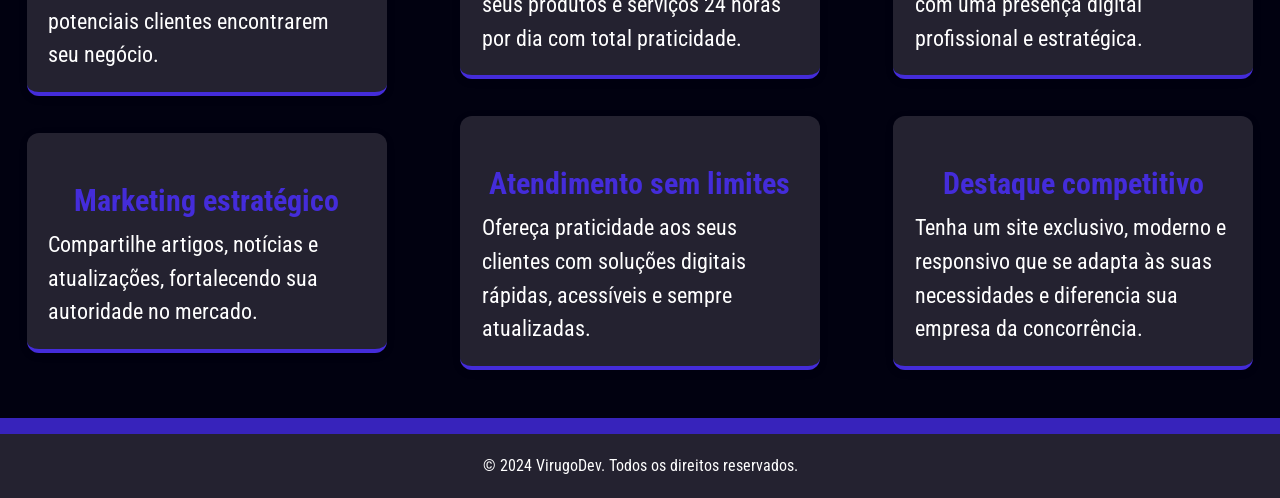
==== commit cf6b79fc: "as" ====
--- a/index.html
+++ b/index.html
@@ -5,6 +5,7 @@
     <meta charset="UTF-8">
     <meta name="viewport" content="width=device-width, initial-scale=1.0">
     <link rel="stylesheet" href="style.css">
+    <meta name="google-adsense-account" content="ca-pub-5084970930601529">
     <link rel="icon" href="images/d375d9b2dad54cf6bb1fca72d64330d3-free-removebg-preview.png">
     <title>VirugoDev</title>
 </head>
@@ -309,7 +310,7 @@
 
 
 
-                <a href="https://yungvirugo.github.io/ordem-rep/">
+                <a href="https://jatoforte.com.br">
                     <div class="square-mold" id="pj-4">
                         <div class="bar">
                             <p class="bar-t">Veja o Projeto</p>
--- a/style.css
+++ b/style.css
@@ -507,7 +507,7 @@
 }
 
 #pj-4 {
-    background: url('images/ordem.png');
+    background: url('images/jatoforte.png');
     background-position: center;
     background-repeat: no-repeat;
     background-size: cover;
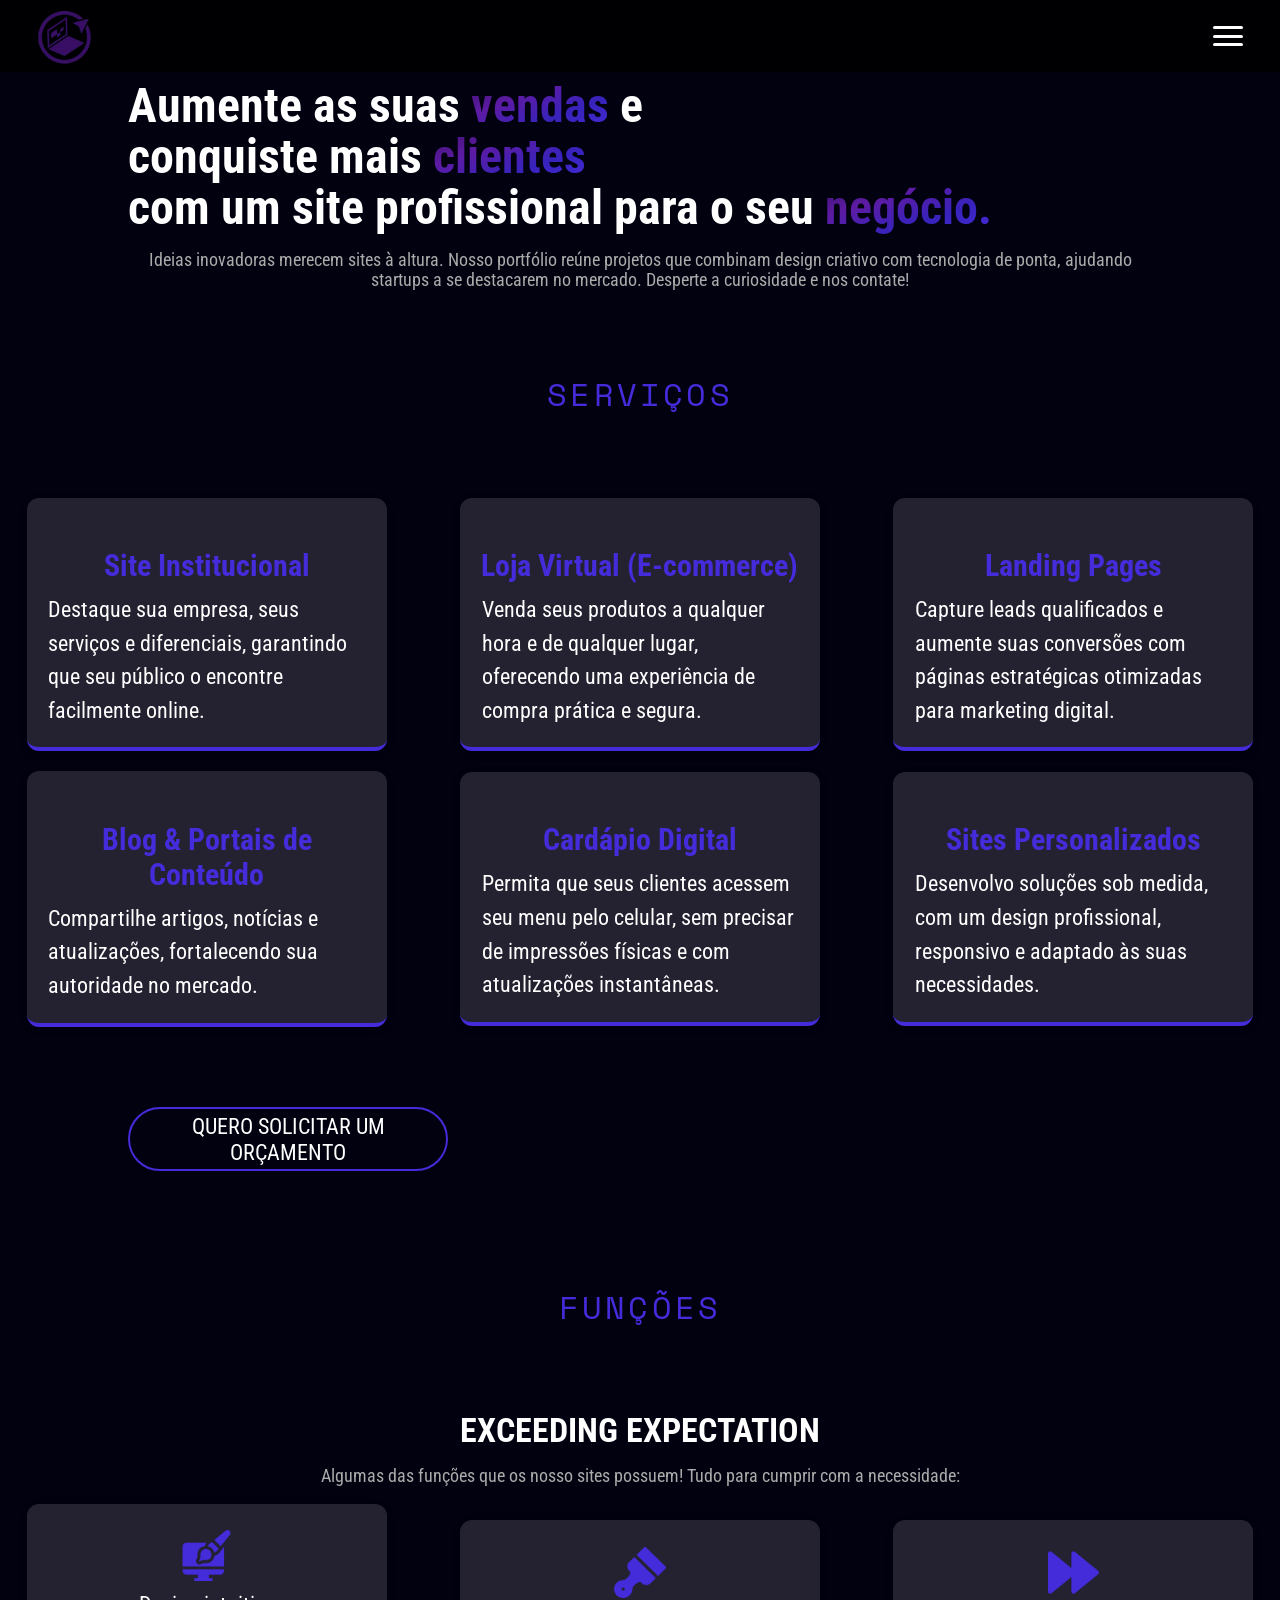
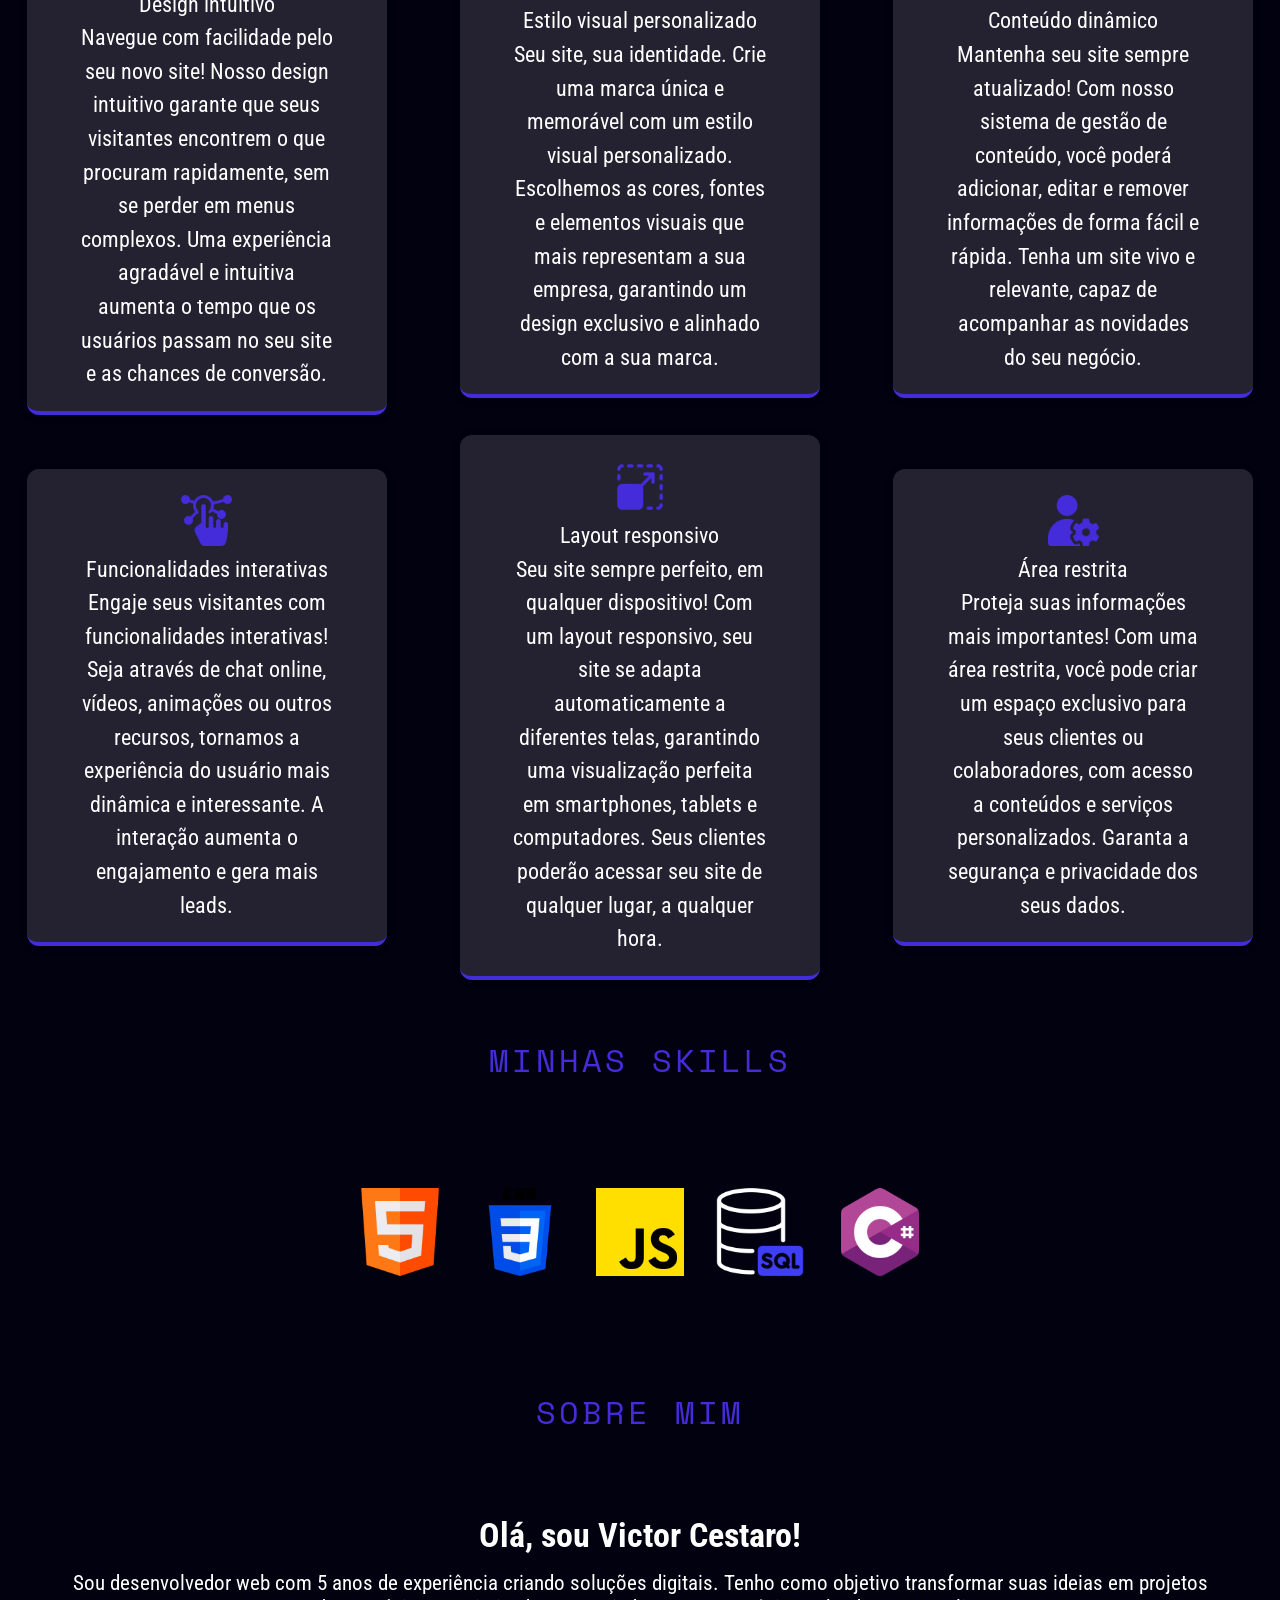
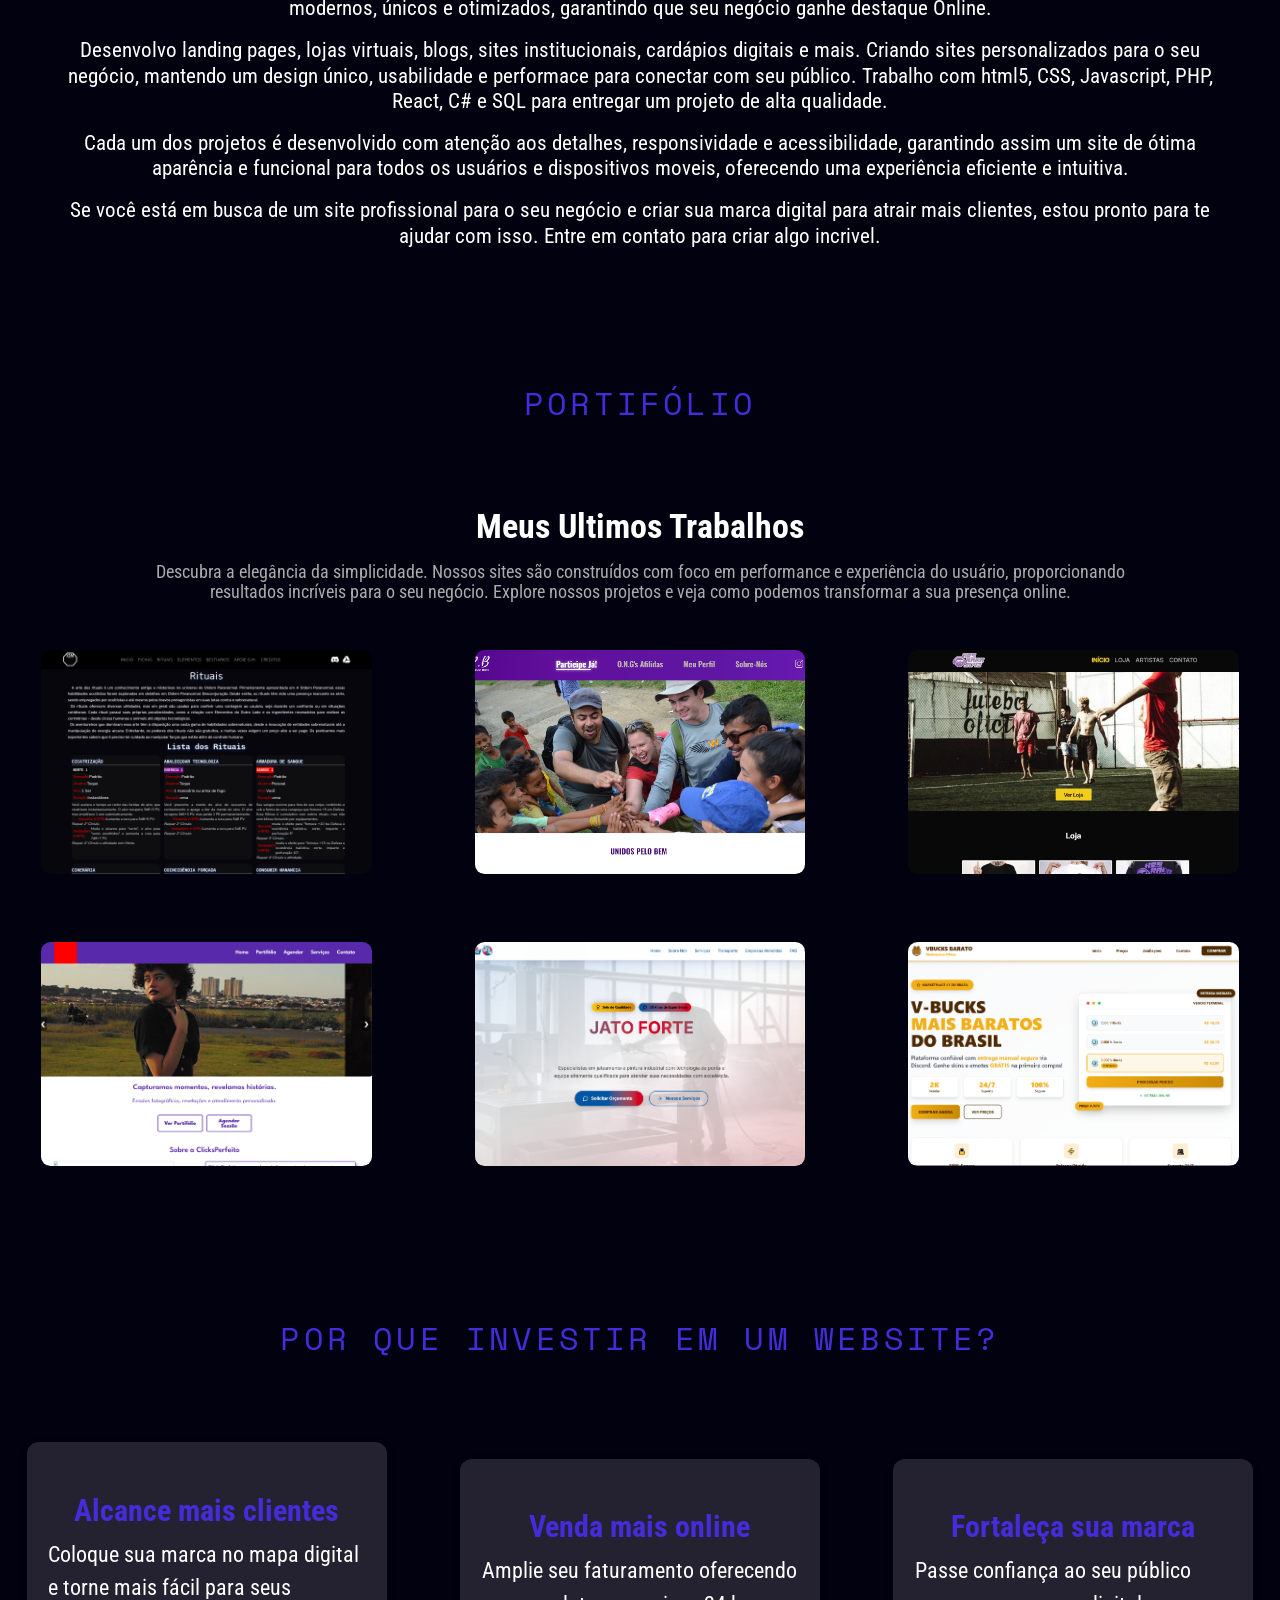
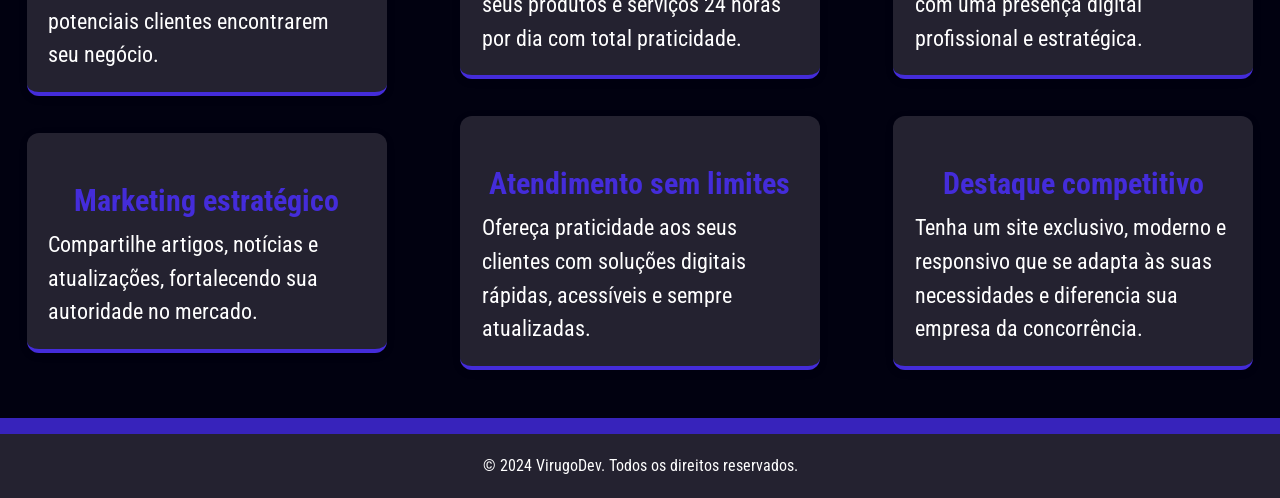
==== commit 83113981: "Master" ====
--- a/index.html
+++ b/index.html
@@ -59,13 +59,9 @@
     <div class="apresentacao">
         <div class="zone" id="home">
             <div class="apr">
-                <p class="apr-txt">Aumente as suas <span class="base-tt">vendas</span> e <br> conquiste mais <span
-                        class="base-tt">clientes</span><br> com um site profissional para o seu <span
-                        class="base-tt">negócio.</span></p>
+                <p class="apr-txt">Aumente as suas <span class="base-tt">vendas</span> e <br> conquiste mais <span class="base-tt">clientes</span><br> com um site profissional para o seu <span class="base-tt">negócio.</span></p>
                 <div class="text-base">
-                    <p>Ideias inovadoras merecem sites à altura. Nosso portfólio reúne projetos que combinam design
-                        criativo com tecnologia de ponta, ajudando startups a se destacarem no mercado. Desperte a
-                        curiosidade e nos contate!</p>
+                    <p>Ideias inovadoras merecem sites à altura. Nosso portfólio reúne projetos que combinam design criativo com tecnologia de ponta, ajudando startups a se destacarem no mercado. Desperte a curiosidade e nos contate!</p>
                 </div>
                 <a href="#Portifolio" class="scroll-link"><button class="btn-work">View Work</button></a>
             </div>
@@ -86,22 +82,18 @@
             <div class="grid">
                 <div class="card">
                     <h3>Site Institucional</h3>
-                    <p>Destaque sua empresa, seus serviços e diferenciais, garantindo que seu público o encontre
-                        facilmente
-                        online.</p>
+                    <p>Destaque sua empresa, seus serviços e diferenciais, garantindo que seu público o encontre facilmente online.
+                    </p>
                 </div>
 
                 <div class="card">
                     <h3>Loja Virtual (E-commerce)</h3>
-                    <p>Venda seus produtos a qualquer hora e de qualquer lugar, oferecendo uma experiência de compra
-                        prática
-                        e segura.</p>
+                    <p>Venda seus produtos a qualquer hora e de qualquer lugar, oferecendo uma experiência de compra prática e segura.</p>
                 </div>
 
                 <div class="card">
                     <h3>Landing Pages</h3>
-                    <p>Capture leads qualificados e aumente suas conversões com páginas estratégicas otimizadas para
-                        marketing digital.</p>
+                    <p>Capture leads qualificados e aumente suas conversões com páginas estratégicas otimizadas para marketing digital.</p>
                 </div>
 
                 <div class="card">
@@ -111,14 +103,13 @@
 
                 <div class="card">
                     <h3>Cardápio Digital</h3>
-                    <p>Permita que seus clientes acessem seu menu pelo celular, sem precisar de impressões físicas e com
-                        atualizações instantâneas.</p>
+                    <p>Permita que seus clientes acessem seu menu pelo celular, sem precisar de impressões físicas e com atualizações instantâneas.</p>
                 </div>
 
                 <div class="card">
                     <h3>Sites Personalizados</h3>
-                    <p>Desenvolvo soluções sob medida, com um design profissional, responsivo e adaptado às suas
-                        necessidades.</p>
+                    <p>Desenvolvo soluções sob medida, com um design profissional, responsivo e adaptado às suas necessidades.
+                    </p>
                 </div>
             </div>
             <a href="https://linktr.ee/virugodev" class=""><button class="btn-link">QUERO SOLICITAR UM
@@ -148,11 +139,9 @@
                             <p>Design intuitivo</p>
                         </div>
                         <div class="text-bases">
-                            <p>Navegue com facilidade pelo seu novo site! Nosso design intuitivo garante que seus
-                                visitantes
-                                encontrem o que procuram rapidamente, sem se perder em menus complexos. Uma experiência
-                                agradável e intuitiva aumenta o tempo que os usuários passam no seu site e as chances de
-                                conversão.</p>
+                            <p>Navegue com facilidade pelo seu novo site! Nosso design intuitivo garante que seus visitantes encontrem o que procuram rapidamente, sem se perder em menus complexos. Uma experiência agradável e intuitiva aumenta o tempo que
+                                os usuários passam no seu site e as chances de conversão.
+                            </p>
                         </div>
                     </div>
                     <div class="card">
@@ -161,10 +150,8 @@
                             <p>Estilo visual personalizado</p>
                         </div>
                         <div class="text-bases">
-                            <p>Seu site, sua identidade. Crie uma marca única e memorável com um estilo visual
-                                personalizado. Escolhemos as cores, fontes e elementos visuais que mais representam a
-                                sua
-                                empresa, garantindo um design exclusivo e alinhado com a sua marca.</p>
+                            <p>Seu site, sua identidade. Crie uma marca única e memorável com um estilo visual personalizado. Escolhemos as cores, fontes e elementos visuais que mais representam a sua empresa, garantindo um design exclusivo e alinhado com
+                                a sua marca.</p>
                         </div>
                     </div>
                     <div class="card">
@@ -173,10 +160,8 @@
                             <p>Conteúdo dinâmico</p>
                         </div>
                         <div class="text-bases">
-                            <p>Mantenha seu site sempre atualizado! Com nosso sistema de gestão de conteúdo, você
-                                poderá
-                                adicionar, editar e remover informações de forma fácil e rápida. Tenha um site vivo e
-                                relevante, capaz de acompanhar as novidades do seu negócio.</p>
+                            <p>Mantenha seu site sempre atualizado! Com nosso sistema de gestão de conteúdo, você poderá adicionar, editar e remover informações de forma fácil e rápida. Tenha um site vivo e relevante, capaz de acompanhar as novidades do
+                                seu negócio.</p>
                         </div>
                     </div>
 
@@ -186,10 +171,8 @@
                             <p>Funcionalidades interativas</p>
                         </div>
                         <div class="text-bases">
-                            <p>Engaje seus visitantes com funcionalidades interativas! Seja através de chat online,
-                                vídeos,
-                                animações ou outros recursos, tornamos a experiência do usuário mais dinâmica e
-                                interessante. A interação aumenta o engajamento e gera mais leads.</p>
+                            <p>Engaje seus visitantes com funcionalidades interativas! Seja através de chat online, vídeos, animações ou outros recursos, tornamos a experiência do usuário mais dinâmica e interessante. A interação aumenta o engajamento e
+                                gera mais leads.</p>
                         </div>
                     </div>
                     <div class="card">
@@ -198,10 +181,8 @@
                             <p>Layout responsivo</p>
                         </div>
                         <div class="text-bases">
-                            <p>Seu site sempre perfeito, em qualquer dispositivo! Com um layout responsivo, seu site se
-                                adapta automaticamente a diferentes telas, garantindo uma visualização perfeita em
-                                smartphones, tablets e computadores. Seus clientes poderão acessar seu site de qualquer
-                                lugar, a qualquer hora.</p>
+                            <p>Seu site sempre perfeito, em qualquer dispositivo! Com um layout responsivo, seu site se adapta automaticamente a diferentes telas, garantindo uma visualização perfeita em smartphones, tablets e computadores. Seus clientes
+                                poderão acessar seu site de qualquer lugar, a qualquer hora.</p>
                         </div>
                     </div>
                     <div class="card">
@@ -210,10 +191,8 @@
                             <p>Área restrita</p>
                         </div>
                         <div class="text-bases">
-                            <p>Proteja suas informações mais importantes! Com uma área restrita, você pode criar um
-                                espaço
-                                exclusivo para seus clientes ou colaboradores, com acesso a conteúdos e serviços
-                                personalizados. Garanta a segurança e privacidade dos seus dados.</p>
+                            <p>Proteja suas informações mais importantes! Com uma área restrita, você pode criar um espaço exclusivo para seus clientes ou colaboradores, com acesso a conteúdos e serviços personalizados. Garanta a segurança e privacidade
+                                dos seus dados.</p>
                         </div>
                     </div>
                 </div>
@@ -244,20 +223,15 @@
                 <p>Olá, sou Victor Cestaro!</p>
             </div>
             <div class="text-based">
-                <p>Sou desenvolvedor web com 5 anos de experiência criando soluções digitais. Tenho como objetivo
-                    transformar suas ideias em projetos modernos, únicos e otimizados, garantindo que seu negócio ganhe
-                    destaque Online.
+                <p>Sou desenvolvedor web com 5 anos de experiência criando soluções digitais. Tenho como objetivo transformar suas ideias em projetos modernos, únicos e otimizados, garantindo que seu negócio ganhe destaque Online.
                 </p>
-                <p> Desenvolvo landing pages, lojas virtuais, blogs, sites institucionais, cardápios digitais e mais.
-                    Criando sites personalizados para o seu negócio, mantendo um design único, usabilidade e performace
-                    para conectar com seu público. Trabalho com html5, CSS, Javascript, PHP, React, C# e SQL para
-                    entregar um projeto de alta qualidade.</p>
-                <p>Cada um dos projetos é desenvolvido com atenção aos detalhes, responsividade e acessibilidade,
-                    garantindo assim um site de ótima aparência e funcional para todos os usuários e dispositivos
-                    moveis, oferecendo uma experiência eficiente e intuitiva.</p>
-                <p>Se você está em busca de um site profissional para o seu negócio e criar sua marca digital para
-                    atrair mais clientes, estou pronto para te ajudar com isso. Entre em contato para criar algo
-                    incrivel.</p>
+                <p> Desenvolvo landing pages, lojas virtuais, blogs, sites institucionais, cardápios digitais e mais. Criando sites personalizados para o seu negócio, mantendo um design único, usabilidade e performace para conectar com seu público. Trabalho
+                    com html5, CSS, Javascript, PHP, React, C# e SQL para entregar um projeto de alta qualidade.</p>
+                <p>Cada um dos projetos é desenvolvido com atenção aos detalhes, responsividade e acessibilidade, garantindo assim um site de ótima aparência e funcional para todos os usuários e dispositivos moveis, oferecendo uma experiência eficiente e
+                    intuitiva.
+                </p>
+                <p>Se você está em busca de um site profissional para o seu negócio e criar sua marca digital para atrair mais clientes, estou pronto para te ajudar com isso. Entre em contato para criar algo incrivel.
+                </p>
             </div>
         </div>
 
@@ -273,9 +247,8 @@
                 <p>Meus Ultimos Trabalhos</p>
             </div>
             <div class="text-base">
-                <p>Descubra a elegância da simplicidade. Nossos sites são construídos com foco em performance e
-                    experiência do usuário, proporcionando resultados incríveis para o seu negócio. Explore nossos
-                    projetos e veja como podemos transformar a sua presença online.</p>
+                <p>Descubra a elegância da simplicidade. Nossos sites são construídos com foco em performance e experiência do usuário, proporcionando resultados incríveis para o seu negócio. Explore nossos projetos e veja como podemos transformar a sua
+                    presença online.</p>
             </div>
             <div class="grid">
                 <a href="https://yungvirugo.github.io/Guia-do-Mestre/">
@@ -318,7 +291,7 @@
                     </div>
                 </a>
 
-                <a href="#">
+                <a href="https://vbucksbarato.com">
                     <div class="square-mold" id="pjtester">
                         <div class="bar">
                             <p class="bar-t">Veja o Projeto</p>
@@ -341,15 +314,13 @@
             <div class="grid">
                 <div class="card">
                     <h3>Alcance mais clientes</h3>
-                    <p>Coloque sua marca no mapa digital e torne mais fácil para seus potenciais clientes encontrarem
-                        seu
-                        negócio.</p>
+                    <p>Coloque sua marca no mapa digital e torne mais fácil para seus potenciais clientes encontrarem seu negócio.
+                    </p>
                 </div>
 
                 <div class="card">
                     <h3>Venda mais online</h3>
-                    <p>Amplie seu faturamento oferecendo seus produtos e serviços 24 horas por dia com total
-                        praticidade.
+                    <p>Amplie seu faturamento oferecendo seus produtos e serviços 24 horas por dia com total praticidade.
                     </p>
                 </div>
 
@@ -365,15 +336,13 @@
 
                 <div class="card">
                     <h3>Atendimento sem limites</h3>
-                    <p>Ofereça praticidade aos seus clientes com soluções digitais rápidas, acessíveis e sempre
-                        atualizadas.
+                    <p>Ofereça praticidade aos seus clientes com soluções digitais rápidas, acessíveis e sempre atualizadas.
                     </p>
                 </div>
 
                 <div class="card">
                     <h3>Destaque competitivo</h3>
-                    <p>Tenha um site exclusivo, moderno e responsivo que se adapta às suas necessidades e diferencia sua
-                        empresa da concorrência.</p>
+                    <p>Tenha um site exclusivo, moderno e responsivo que se adapta às suas necessidades e diferencia sua empresa da concorrência.</p>
                 </div>
             </div>
         </div>
--- a/style.css
+++ b/style.css
@@ -1,12 +1,7 @@
 @import url('https://fonts.googleapis.com/css2?family=Chakra+Petch&family=Oswald&family=Quicksand:wght@300..700&family=Roboto+Condensed&family=Space+Mono&display=swap');
-
 body {
-
     margin: 0;
-
     background-color: #010110;
-
-
 }
 
 p,
@@ -15,35 +10,26 @@
     text-decoration: none;
 }
 
+
 /* menu */
 
 header {
     width: 100%;
     height: 6.5rem;
-
     display: flex;
     align-items: center;
     justify-content: center;
-
     position: fixed;
-
     top: 0;
     z-index: 999999999999999999999;
-
     border-bottom: 0.1px solid gray;
     backdrop-filter: blur(0.5rem);
-
     background-color: transparent;
 }
-
-
-
-
 
 .div-logo {
     width: 20%;
     height: 100%;
-
     display: flex;
     align-items: center;
     justify-content: end;
@@ -52,7 +38,6 @@
 .div-btns {
     width: 40%;
     height: 100%;
-
     display: flex;
     align-items: center;
     justify-content: center;
@@ -61,7 +46,6 @@
 .div-talk {
     width: 20%;
     height: 100%;
-
     display: flex;
     align-items: center;
 }
@@ -69,18 +53,13 @@
 .btn-talks {
     width: 9rem;
     height: 3.5rem;
-
     font-family: 'Oswald';
     font-size: 1.2rem;
     color: white;
-
     border: none;
     border-radius: 0.3rem;
-
     transition: all, 0.2s ease;
-
     cursor: pointer;
-
     background-color: #442cda;
 }
 
@@ -91,51 +70,41 @@
 .btn-menu {
     width: auto;
     height: auto;
-
     font-family: 'Oswald';
     font-size: 1.5rem;
     color: rgb(203, 203, 203);
-
     margin: auto 1rem;
     border: none;
-
     cursor: pointer;
-
     border-radius: 2rem;
     transition: all, 0.2s ease;
-
     background-color: transparent;
 }
 
 .btn-menu:hover {
-
     color: white;
     text-shadow: 0 0 0.2rem rgba(255, 255, 255, 0.558);
-
     align-items: center;
 }
 
 #logo {
     width: auto;
-
     margin-top: 3rem;
 }
+
 
 /* conteudo */
 
 .container {
     width: 70%;
     height: auto;
-
     margin-top: 12rem;
     margin: auto;
-
 }
 
 .centralizar {
     width: 100%;
     height: auto;
-
     display: flex;
     align-items: center;
     justify-content: center;
@@ -144,23 +113,16 @@
 .apresentacao {
     width: 100%;
     height: 26rem;
-
     display: flex;
     align-items: center;
     justify-content: center;
-
     margin-top: 6rem;
-
-
-}
-
+}
 
 .zone {
     width: auto;
     height: auto;
-
     scroll-margin-top: 10rem;
-
 }
 
 .space {
@@ -171,55 +133,41 @@
 .skills {
     width: 100%;
     height: 10rem;
-
     margin-top: 5rem;
-
     display: flex;
     align-items: center;
     justify-content: center;
-
 }
 
 .imgs-skills {
     width: auto;
     height: 5.5rem;
-
     margin: auto 1rem;
-
-}
+}
+
 
 /* textos */
 
 .subtt {
     height: auto;
-
-
     font-size: 2.2rem;
     font-family: 'Space Mono';
     color: #442cda;
-
     text-align: left;
-
     letter-spacing: 0.2rem;
-
     margin-bottom: 5rem;
-
     text-align: center;
 }
 
 .ttwork {
     width: 100%;
     height: auto;
-
-    display: flex;
-
+    display: flex;
     font-size: 2.1rem;
     font-family: 'Roboto Condensed';
     font-weight: bold;
     color: White;
-
     text-align: left;
-
     margin: 0;
     margin-left: 5rem;
 }
@@ -227,19 +175,18 @@
 .text-base {
     width: 60%;
     height: auto;
-
     font-family: 'Roboto Condensed';
     font-size: 1.1rem;
     color: rgb(171, 171, 171);
     margin-left: 5rem;
 }
 
+
 /* Apresentação */
 
 .apr {
     width: 80%;
     height: 28rem;
-
     margin: auto;
 }
 
@@ -247,19 +194,15 @@
     font-family: 'Roboto Condensed';
     font-size: 3.5rem;
     color: white;
-
     font-weight: bold;
     letter-spacing: 0rem;
     line-height: 4rem;
-
     user-select: none;
-
     margin-top: 9rem;
 }
 
 .base-tt {
-    background-image:
-        linear-gradient(to bottom right, #390f66, #5d1ba3, #3723bb, #442CDA);
+    background-image: linear-gradient(to bottom right, #390f66, #5d1ba3, #3723bb, #442CDA);
     background-clip: text;
     -webkit-text-fill-color: transparent;
     text-shadow: 0 0 0 transparent;
@@ -268,21 +211,15 @@
 .btn-work {
     width: 9rem;
     height: 3rem;
-
     margin-top: 1rem;
-
     border: 0.15rem solid #442cda;
     border-radius: 0.3rem;
-
     font-family: 'Roboto Condensed';
     font-size: 1.4rem;
     color: white;
-
     transition: all, 0.2s ease;
-
     cursor: pointer;
     user-select: none;
-
     background-color: transparent;
 }
 
@@ -290,6 +227,7 @@
     color: black;
     background-color: #442cda;
 }
+
 
 /* serviços */
 
@@ -307,7 +245,6 @@
     text-align: left;
     transition: transform 0.2s ease, box-shadow 0.2s ease;
     border-bottom: 4px solid #442cda;
-
     width: 20rem;
     height: auto;
     font-family: 'Roboto Condensed';
@@ -329,7 +266,6 @@
     font-size: 1.4rem;
     color: white;
     line-height: 1.5;
-
     width: 99%;
     margin: auto;
 }
@@ -337,24 +273,17 @@
 .btn-link {
     width: 20rem;
     height: 4rem;
-
     margin-top: 1rem;
-
     border: 0.15rem solid #442cda;
     border-radius: 2rem;
-
     font-family: 'Roboto Condensed';
     font-size: 1.4rem;
     color: white;
-
     transition: all, 0.2s ease;
-
     cursor: pointer;
     user-select: none;
-
     margin-left: 35%;
     margin-top: 5rem;
-
     background-color: transparent;
 }
 
@@ -363,18 +292,12 @@
     background-color: #442cda;
 }
 
-
 .square-pont {
     width: 18rem;
     height: 23rem;
-
     margin: auto;
-
-
     border-radius: 0.6rem;
-
     transition: all, 0.2s ease;
-
     background-color: #242230;
 }
 
@@ -385,32 +308,25 @@
 .title-pont {
     width: 100%;
     height: auto;
-
     font-family: 'Roboto Condensed';
     font-size: 1.4rem;
     color: white;
-
     text-align: center;
 }
 
 .text-bases {
     width: 90%;
     height: auto;
-
     font-family: 'Roboto Condensed';
     font-size: 1.1rem;
     color: rgb(171, 171, 171);
-
-
 }
 
 .text-based {
     width: 50%;
-
     font-family: 'Roboto Condensed';
     font-size: 1.5rem;
     color: white;
-
     margin-left: 5rem;
     margin-top: 1rem;
 }
@@ -423,7 +339,6 @@
 .img-sqare {
     width: 100%;
     height: 3rem;
-
     display: flex;
     align-items: center;
     justify-content: center;
@@ -434,40 +349,32 @@
     height: 80%;
 }
 
+
 /* trabalhos */
 
 .square-mold {
     width: 25rem;
     height: 21rem;
-
     margin: 2rem 1rem 0 0;
-
     display: flex;
     align-items: end;
-
     border-radius: 0.6rem;
-
     transition: all, 0.2s ease;
 }
 
 .bar {
     width: 100%;
     height: 0;
-
     overflow-y: hidden;
     transition: all 0.2s ease;
-
-    display: flex;
-    align-items: center;
-
+    display: flex;
+    align-items: center;
     font-family: 'Roboto Condensed';
     font-size: 1.2rem;
     color: white;
     text-align: left;
     font-weight: bold;
-
     border-radius: 0 0 0.6rem 0.6rem;
-
     background-color: rgba(136, 136, 136, 0.659);
 }
 
@@ -521,7 +428,7 @@
 }
 
 #pjtester {
-    background: url('images/upb.png');
+    background: url('images/vbucks.png');
     background-position: center;
     background-repeat: no-repeat;
     background-size: cover;
@@ -530,18 +437,14 @@
 footer {
     width: 100%;
     height: 4rem;
-
     display: flex;
     align-items: center;
     justify-content: center;
-
     margin-top: 3rem;
     border-top: 1rem solid #3723bb;
     backdrop-filter: blur(0.5rem);
-
-    color: white;
-    font-family: 'Roboto Condensed';
-
+    color: white;
+    font-family: 'Roboto Condensed';
     background-color: #242230;
 }
 
@@ -553,184 +456,135 @@
     header {
         display: none;
     }
-
     .headermobile {
         width: 100%;
         height: 4.5rem;
         position: fixed;
-
         display: flex;
         align-items: center;
         justify-content: end;
-
         top: 0;
-
         z-index: 999999999999999999999;
-
         backdrop-filter: blur(0.6rem);
         background-color: #000000d3;
     }
-
     .header-logo {
         height: 8rem;
         margin-right: auto;
         margin-top: 2.25rem;
         margin-left: 0rem;
     }
-
     .btn-talks {
         height: 2.5rem;
     }
-
     .container {
         width: 100%;
-
         margin-top: 5rem;
     }
-
     .zone {
         height: auto;
     }
-
     .apresentacao {
         flex-wrap: wrap;
         height: auto;
-
         margin-top: 5rem;
     }
-
     .text-based {
         width: 90%;
-
         text-align: center;
         font-size: 1.3rem;
         margin: auto;
     }
-
     .text-based p {
         margin-top: 1rem;
         line-height: 1.6rem;
     }
-
     .apr {
         height: auto;
-
         margin: 0;
-
         width: 100%;
     }
-
     .apr-txt {
         font-size: 3.0rem;
-
         line-height: 3.2rem;
-
         text-align: left;
-
         margin: auto;
         width: 80%;
-
-    }
-
+    }
     .subtt {
         margin-top: 2rem;
         display: flex;
         align-items: center;
         justify-content: center;
-
         font-size: 2rem;
     }
-
     .ttwork {
         display: flex;
         align-items: center;
         justify-content: center;
-
         margin: 0;
     }
-
     .card {
         margin: auto;
     }
-
-
     .btn-work {
         margin-top: 1rem;
         margin-left: 30%;
     }
-
     .text-base {
         width: 80%;
         height: auto;
-
         margin: auto;
         margin-top: 1rem;
         text-align: center;
     }
-
     .text-bases {
         width: 80%;
         height: auto;
-
         margin: auto;
         text-align: center;
     }
-
     .square-pont {
         max-width: 85%;
         min-width: 60%;
         height: auto;
-
         margin-top: 3rem;
     }
-
     .img-sqare {
         height: 4rem;
     }
-
     .img-square {
         height: 80%;
         margin: 0;
     }
-
     .centralizar {
         display: inline-block;
     }
-
     .square-mold {
         margin: auto;
-
         margin-top: 3rem;
-
         width: 80%;
         height: 14rem;
     }
-
     .skills {
         flex-wrap: wrap;
         height: auto;
         margin-top: 5rem;
     }
-
     .space {
         height: 5rem;
     }
-
     .btn-work {
         display: none;
     }
-
     .btn-link {
         margin-left: 10%;
         margin-top: 5rem;
     }
-
     /* menu cell */
-
     nav {
         display: block;
     }
-
     .hamburger {
         position: relative;
         right: 2.3rem;
@@ -743,7 +597,6 @@
         z-index: 1001;
         /* Certifique-se de que o botão fique acima do menu */
     }
-
     .hamburger .bar {
         height: 3.001px;
         width: 100%;
@@ -751,7 +604,6 @@
         border-radius: 2px;
         transition: 0.3s;
     }
-
     .sidebar {
         position: fixed;
         top: 0;
@@ -759,58 +611,40 @@
         /* Inicialmente fora da tela */
         width: 250px;
         height: 100%;
-
         display: block;
-
         padding-top: 60px;
         transition: right 0.3s ease;
         z-index: 1000;
-
         backdrop-filter: blur(0.6rem);
         background-color: #0000004b;
     }
-
     .sidebar ul {
         list-style-type: none;
         padding-left: 20px;
     }
-
-
     .sidebar ul li {
         margin: 20px 0;
     }
-
     .sidebar ul li a {
         font-family: 'Oswald';
         font-size: 1.5rem;
         color: white;
-
         text-decoration: none;
         font-size: 18px;
         display: block;
     }
-
     /*ativo */
-
     .sidebar.active {
         right: 0;
     }
-
-
-
-
     /* Transições do botão hambúrguer ao abrir o menu */
     .sidebar.active~.hamburger .bar:nth-child(1) {
         transform: translateY(8px) rotate(45deg);
     }
-
     .sidebar.active~.hamburger .bar:nth-child(2) {
         opacity: 0;
     }
-
     .sidebar.active~.hamburger .bar:nth-child(3) {
         transform: translateY(-8px) rotate(-45deg);
     }
-
-
 }
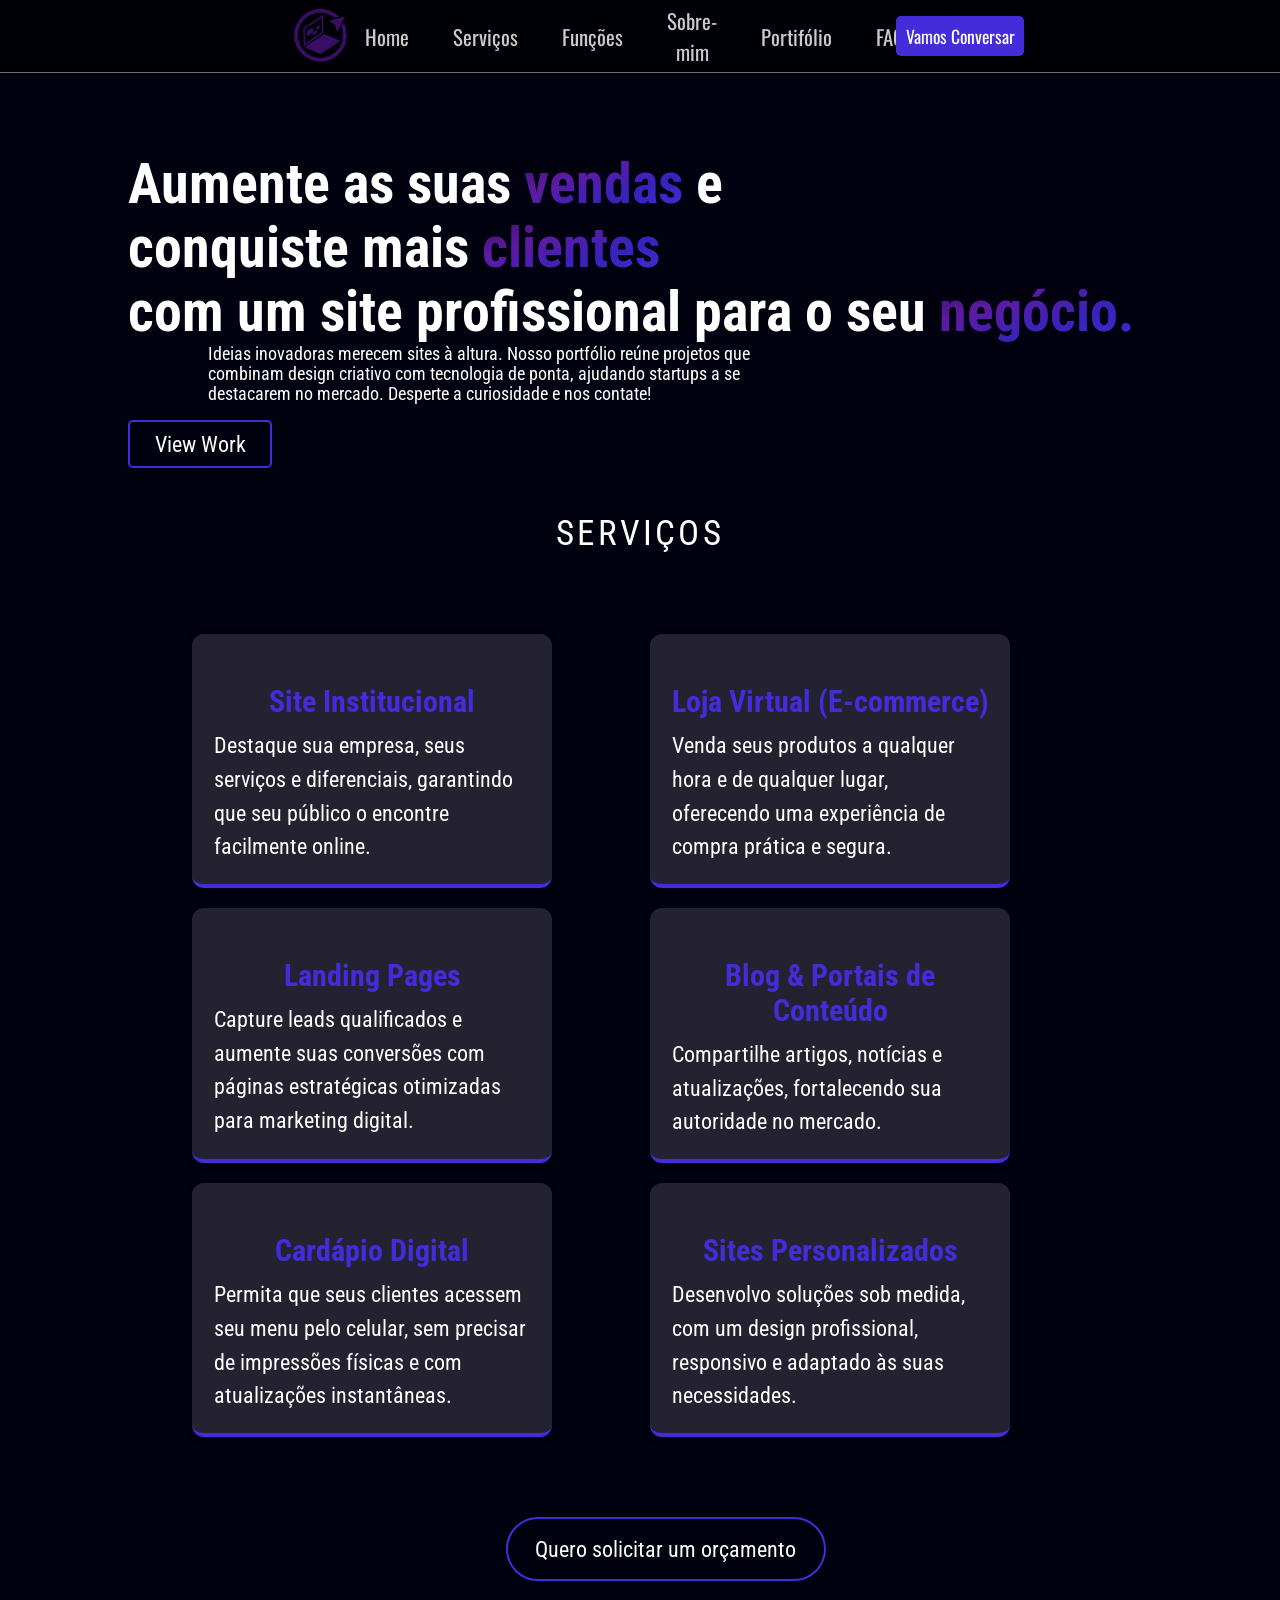
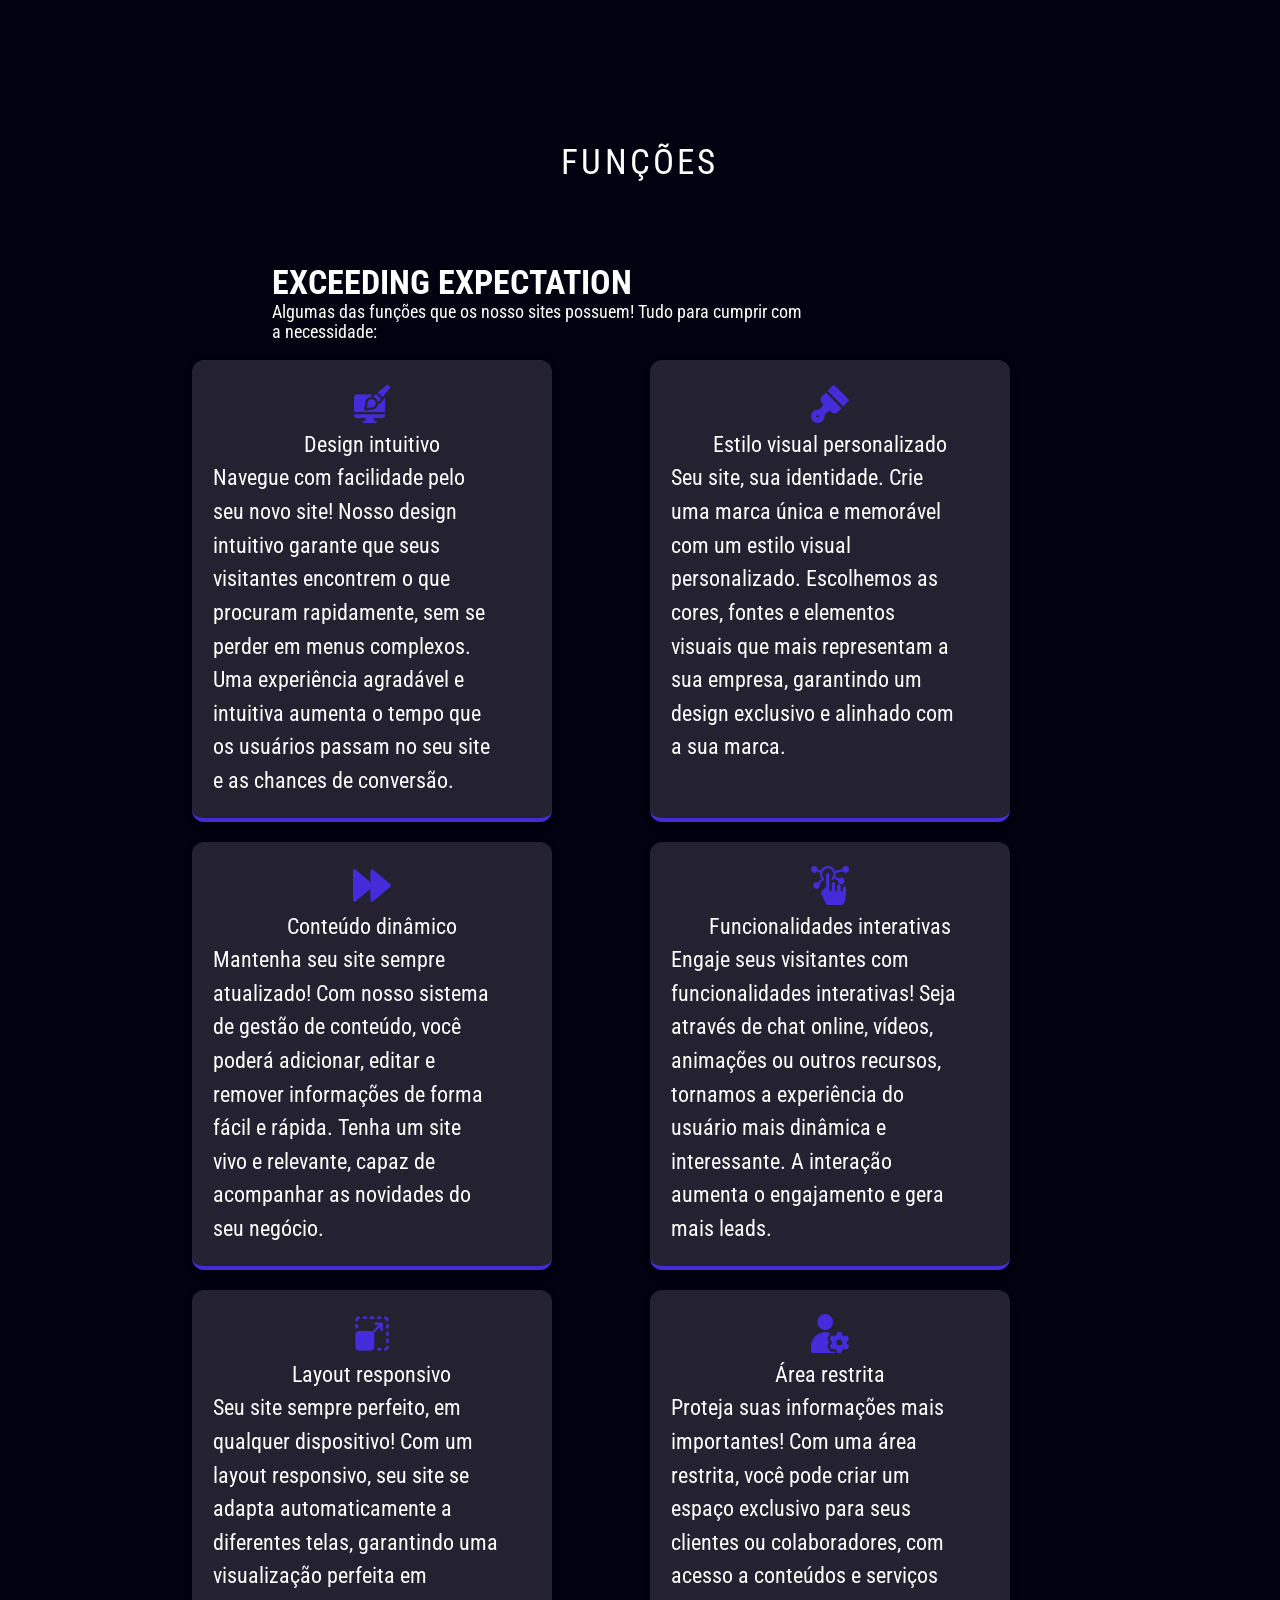
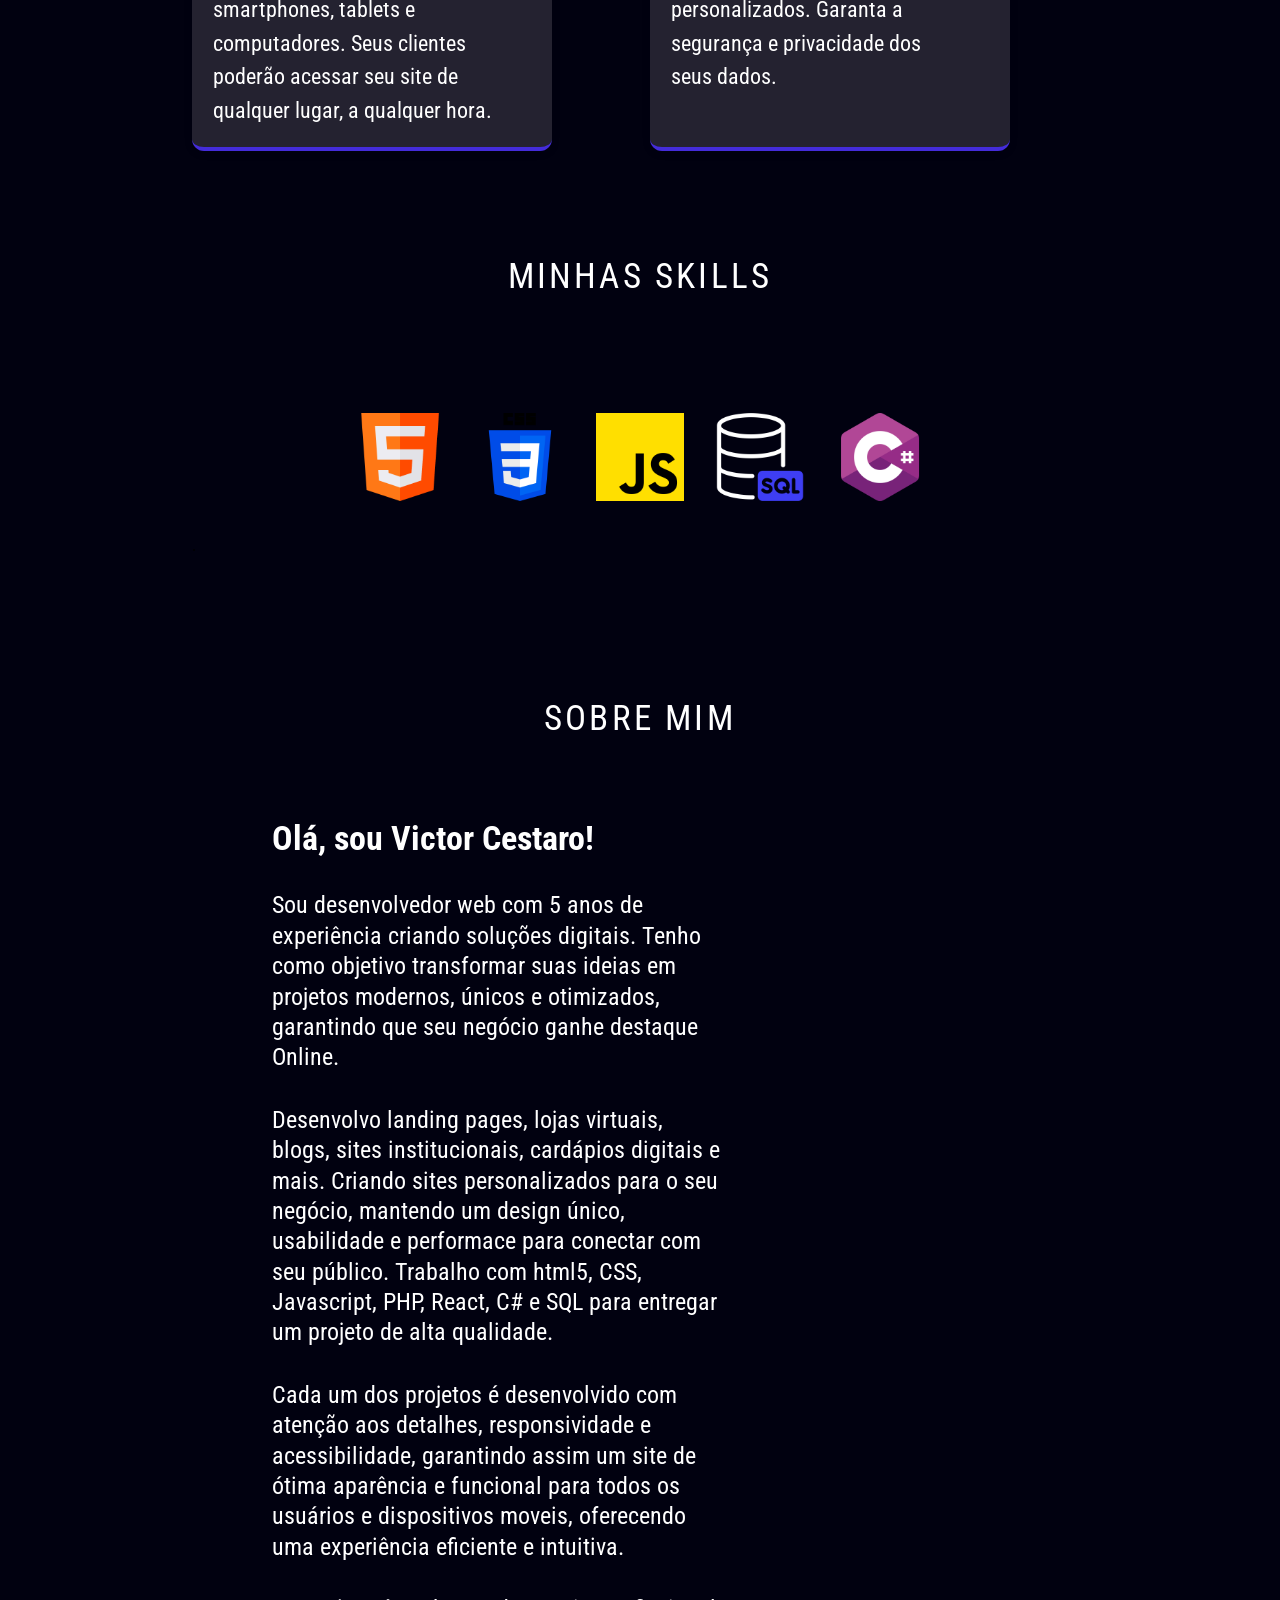
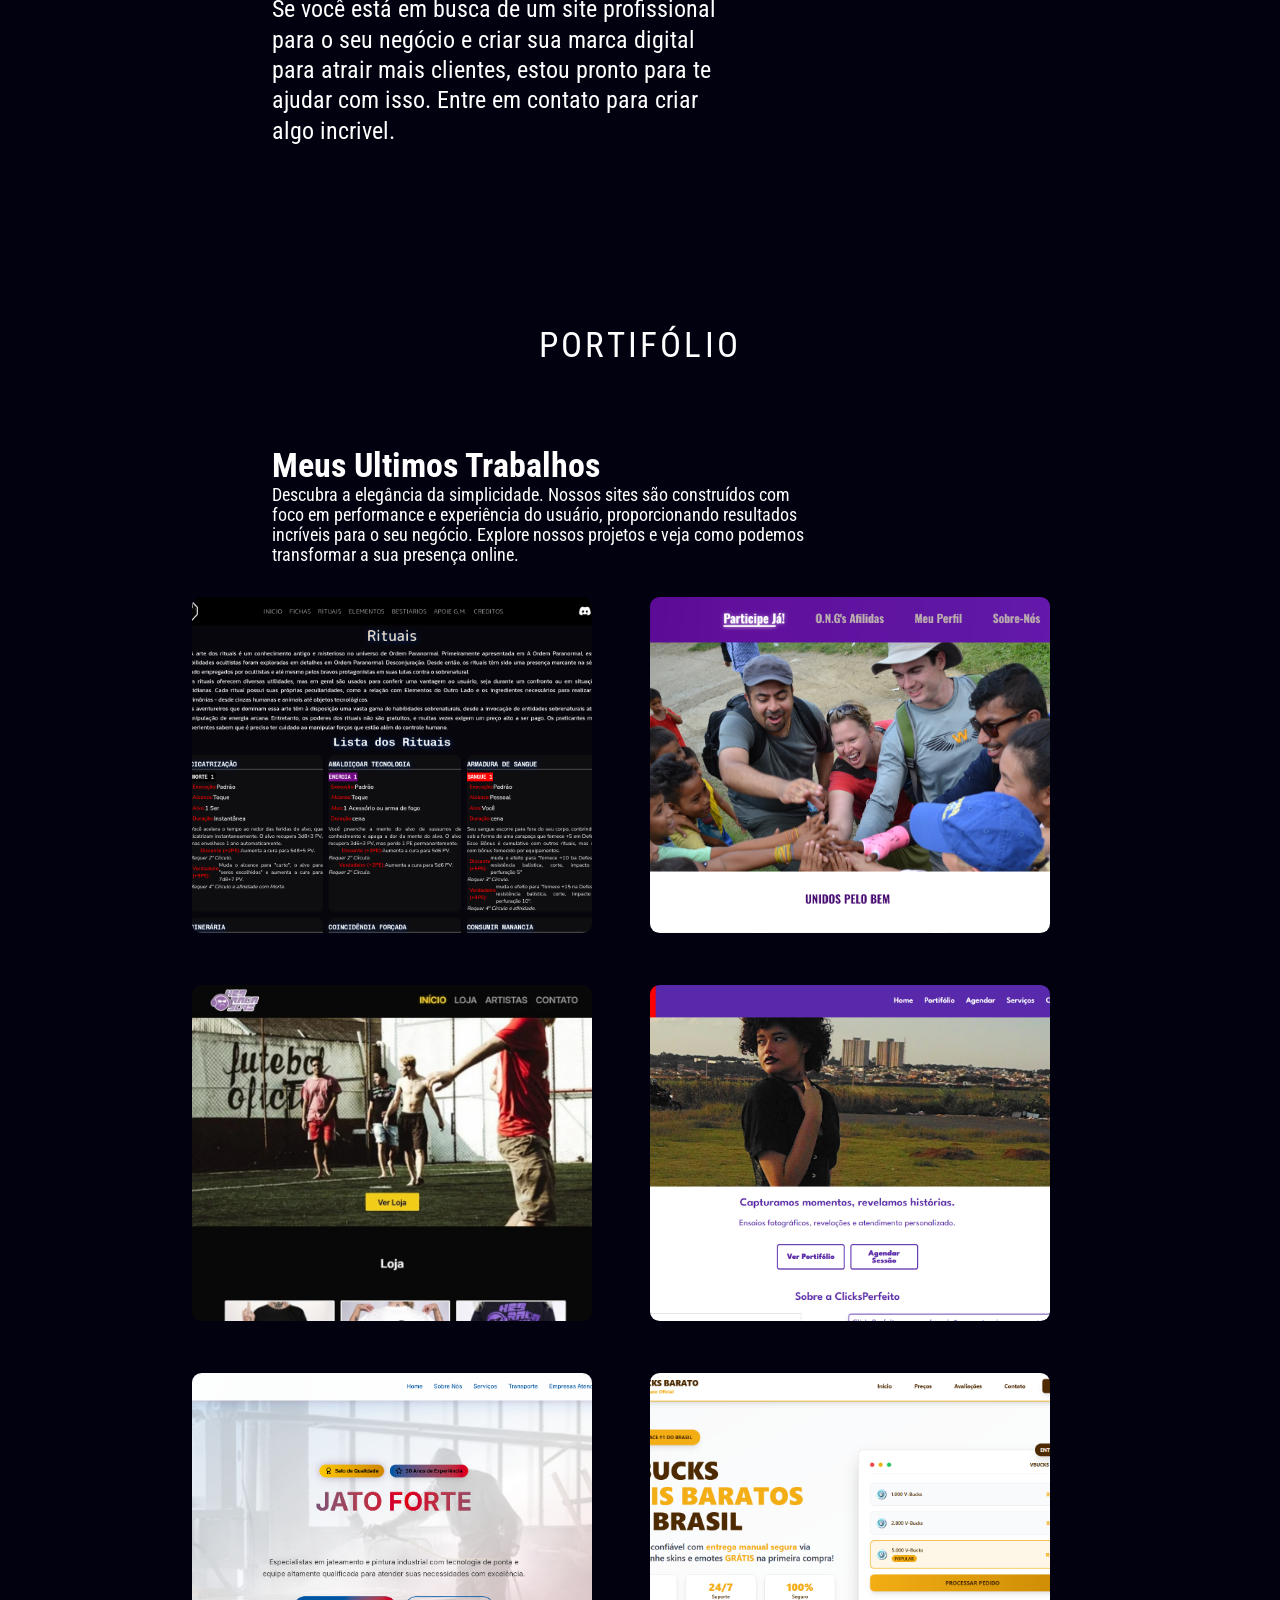
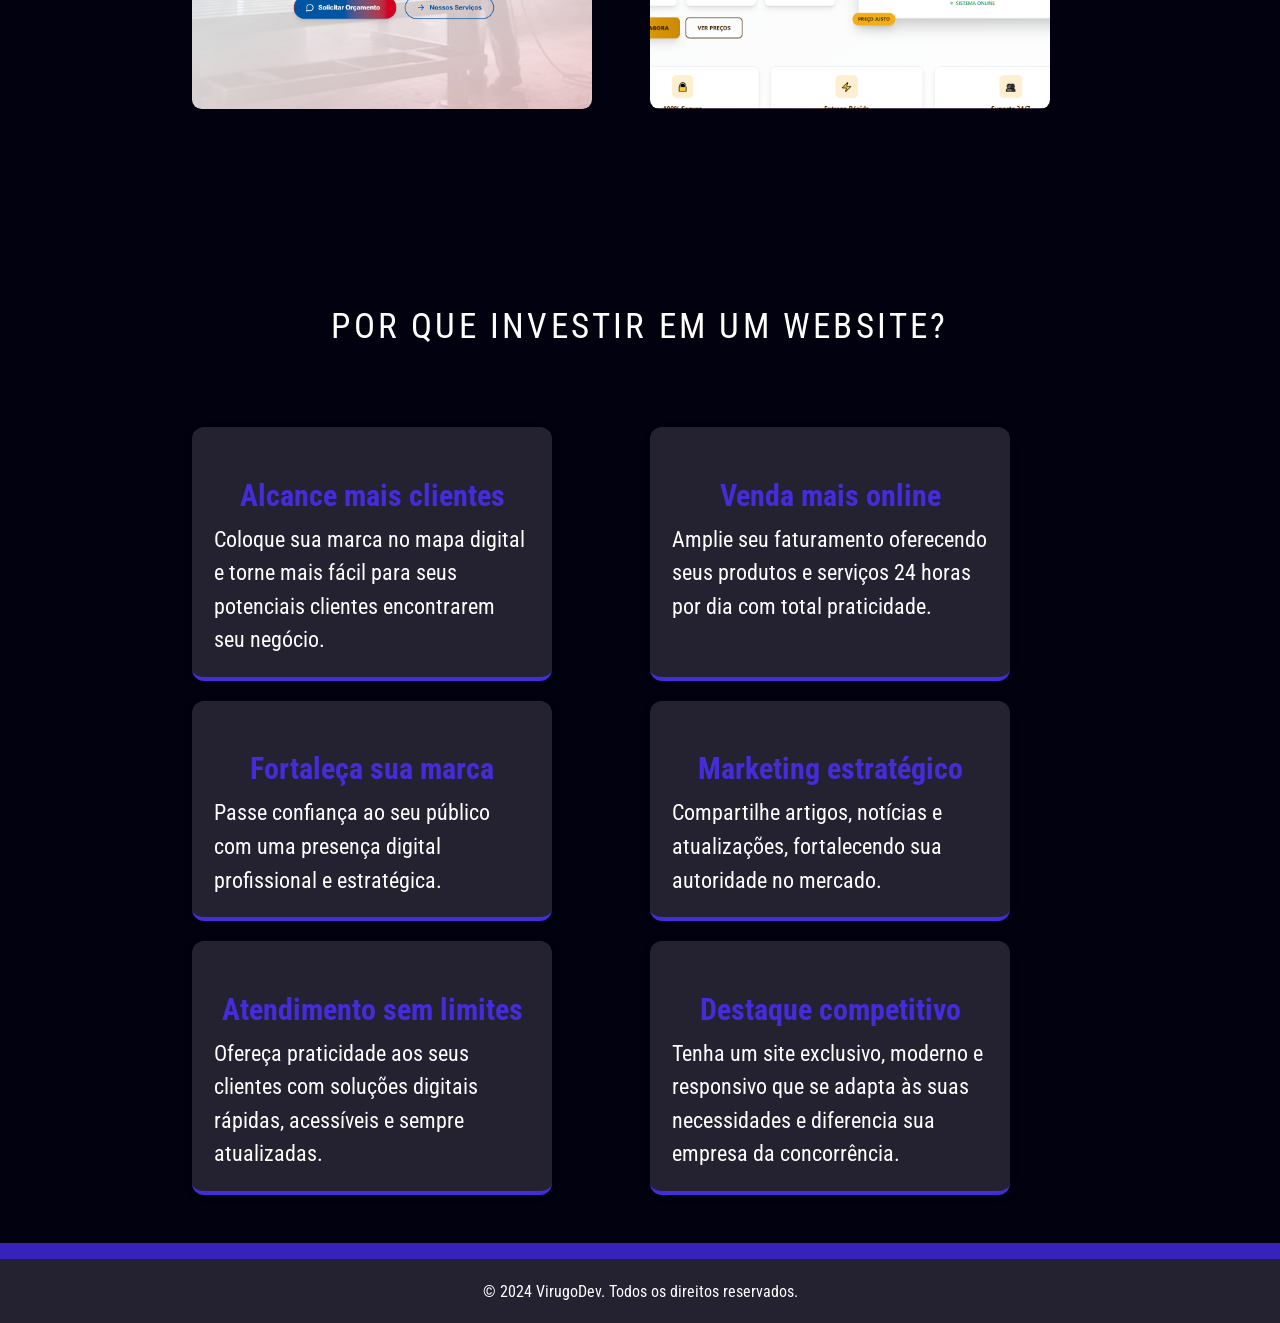
==== commit 4c4f6a52: "alterações" ====
--- a/index.html
+++ b/index.html
@@ -22,7 +22,7 @@
             <li><a href="#Portifolio" class="scroll-link">Portifólio</a></li>
             <li><a href="#faqs" class="scroll-link">Faqs</a></li>
 
-            <li><a href="https://linktr.ee/virugodev"><button class="btn-talks">Vamos Conversar</button></a></li>
+            <li><a href="contato.html"><button class="btn-talks">Vamos Conversar</button></a></li>
         </ul>
     </nav>
 
@@ -50,7 +50,7 @@
             <a href="#faqs" class="scroll-link"><button class="btn-menu">FAQ's</button></a>
         </div>
         <div class="div-talk">
-            <a href="https://linktr.ee/virugodev"><button class="btn-talks">Vamos Conversar</button></a>
+            <a href="contato.html"><button class="btn-talks">Vamos Conversar</button></a>
         </div>
     </header>
 
@@ -112,8 +112,7 @@
                     </p>
                 </div>
             </div>
-            <a href="https://linktr.ee/virugodev" class=""><button class="btn-link">QUERO SOLICITAR UM
-                    ORÇAMENTO</button></a>
+            <a href="contato.html" class=""><button class="btn-link">Quero solicitar um orçamento</button></a>
         </div>
 
         <div class="space">.</div>
--- a/style.css
+++ b/style.css
@@ -1,11 +1,16 @@
 @import url('https://fonts.googleapis.com/css2?family=Chakra+Petch&family=Oswald&family=Quicksand:wght@300..700&family=Roboto+Condensed&family=Space+Mono&display=swap');
+
 body {
     margin: 0;
     background-color: #010110;
 }
 
 p,
-a {
+a,
+h1,
+h2 {
+    color: white;
+    font-family: 'Roboto Condensed';
     margin: 0;
     text-decoration: none;
 }
@@ -13,449 +18,772 @@
 
 /* menu */
 
-header {
-    width: 100%;
-    height: 6.5rem;
-    display: flex;
-    align-items: center;
-    justify-content: center;
-    position: fixed;
-    top: 0;
-    z-index: 999999999999999999999;
-    border-bottom: 0.1px solid gray;
-    backdrop-filter: blur(0.5rem);
-    background-color: transparent;
+@media only screen and (min-width: 768px) {
+    header {
+        width: 100%;
+        height: 4.5rem;
+        display: flex;
+        align-items: center;
+        justify-content: center;
+        position: fixed;
+        top: 0;
+        z-index: 999999999999999999999;
+        border-bottom: 0.1px solid rgba(182, 177, 177, 0.616);
+        backdrop-filter: blur(0.2rem);
+        background-color: rgba(0, 0, 0, 0.582);
+    }
+
+    .div-logo {
+        width: 20%;
+        height: 100%;
+        display: flex;
+        align-items: center;
+        justify-content: end;
+    }
+
+    .div-btns {
+        width: 40%;
+        height: 100%;
+        display: flex;
+        align-items: center;
+        justify-content: center;
+    }
+
+    .div-talk {
+        width: 20%;
+        height: 100%;
+        display: flex;
+        align-items: center;
+    }
+
+    .btn-talks {
+        width: 8rem;
+        height: 2.5rem;
+        font-family: 'Oswald';
+        font-size: 1.1rem;
+        color: white;
+        border: none;
+        border-radius: 0.3rem;
+        transition: all, 0.2s ease;
+        cursor: pointer;
+        background-color: #442cda;
+    }
+
+    .btn-talks:hover {
+        background-color: #3f2ac7;
+    }
+
+    .btn-menu {
+        font-family: 'Oswald';
+        font-size: 1.3rem;
+        color: rgb(203, 203, 203);
+        margin: auto 1rem;
+        border: none;
+        cursor: pointer;
+        border-radius: 2rem;
+        transition: all, 0.2s ease;
+        background-color: transparent;
+    }
+
+    .btn-menu:hover {
+        color: white;
+        text-shadow: 0 0 0.2rem rgba(255, 255, 255, 0.558);
+        align-items: center;
+    }
+
+    #logo {
+        width: auto;
+        height: 8rem;
+        margin-top: 2rem;
+    }
+
+
+    /* conteudo */
+
+    .container {
+        width: 70%;
+        height: auto;
+        margin-top: 12rem;
+        margin: auto;
+    }
+
+    .centralizar {
+        width: 100%;
+        height: auto;
+        display: flex;
+        align-items: center;
+        justify-content: center;
+    }
+
+    .apresentacao {
+        width: 100%;
+        height: 26rem;
+        display: flex;
+        align-items: center;
+        justify-content: center;
+        margin-top: 6rem;
+    }
+
+    .zone {
+        width: auto;
+        height: auto;
+        scroll-margin-top: 10rem;
+    }
+
+    .space {
+        width: 100%;
+        height: 10rem;
+    }
+
+    .skills {
+        width: 100%;
+        height: 10rem;
+        margin-top: 5rem;
+        display: flex;
+        align-items: center;
+        justify-content: center;
+    }
+
+    .imgs-skills {
+        width: auto;
+        height: 5.5rem;
+        margin: auto 1rem;
+    }
+
+
+    /* textos */
+
+    .subtt {
+        height: auto;
+        font-size: 2.2rem;
+        font-family: 'Space Mono';
+        color: #442cda;
+        text-align: left;
+        letter-spacing: 0.2rem;
+        margin-bottom: 5rem;
+        text-align: center;
+    }
+
+    .ttwork {
+        width: 100%;
+        height: auto;
+        display: flex;
+        font-size: 2.1rem;
+        font-family: 'Roboto Condensed';
+        font-weight: bold;
+        color: White;
+        text-align: left;
+        margin: 0;
+        margin-left: 5rem;
+    }
+
+    .text-base {
+        width: 60%;
+        height: auto;
+        font-family: 'Roboto Condensed';
+        font-size: 1.1rem;
+        color: rgb(171, 171, 171);
+        margin-left: 5rem;
+    }
+
+
+    /* Apresentação */
+
+    .apr {
+        width: 80%;
+        height: 28rem;
+        margin: auto;
+    }
+
+    .apr-txt {
+        font-family: 'Roboto Condensed';
+        font-size: 3.5rem;
+        color: white;
+        font-weight: bold;
+        letter-spacing: 0rem;
+        line-height: 4rem;
+        user-select: none;
+        margin-top: 9rem;
+    }
+
+    .base-tt {
+        background-image: linear-gradient(to bottom right, #390f66, #5d1ba3, #3723bb, #442CDA);
+        background-clip: text;
+        -webkit-text-fill-color: transparent;
+        text-shadow: 0 0 0 transparent;
+    }
+
+    .btn-work {
+        width: 9rem;
+        height: 3rem;
+        margin-top: 1rem;
+        border: 0.15rem solid #442cda;
+        border-radius: 0.3rem;
+        font-family: 'Roboto Condensed';
+        font-size: 1.4rem;
+        color: white;
+        transition: all, 0.2s ease;
+        cursor: pointer;
+        user-select: none;
+        background-color: transparent;
+    }
+
+    .btn-work:hover {
+        color: black;
+        background-color: #442cda;
+    }
+
+
+    /* serviços */
+
+    .grid {
+        display: grid;
+        grid-template-columns: repeat(auto-fit, minmax(340px, 1fr));
+        gap: 20px;
+    }
+
+    .card {
+        background: #242230;
+        border-radius: 12px;
+        padding: 20px;
+        box-shadow: 0 2px 8px rgba(0, 0, 0, 0.1);
+        text-align: left;
+        transition: transform 0.2s ease, box-shadow 0.2s ease;
+        border-bottom: 4px solid #442cda;
+        width: 20rem;
+        height: auto;
+        font-family: 'Roboto Condensed';
+    }
+
+    .card:hover {
+        transform: translateY(-5px);
+        box-shadow: 0 6px 14px rgba(0, 0, 0, 0.15);
+    }
+
+    .card h3 {
+        font-size: 1.9rem;
+        color: #442cda;
+        text-align: center;
+        margin-bottom: 10px;
+    }
+
+    .card p {
+        font-size: 1.4rem;
+        color: white;
+        line-height: 1.5;
+        width: 99%;
+        margin: auto;
+    }
+
+    .btn-link {
+        width: 20rem;
+        height: 4rem;
+        margin-top: 1rem;
+        border: 0.15rem solid #442cda;
+        border-radius: 2rem;
+        font-family: 'Roboto Condensed';
+        font-size: 1.4rem;
+        color: white;
+        transition: all, 0.2s ease;
+        cursor: pointer;
+        user-select: none;
+        margin-left: 35%;
+        margin-top: 5rem;
+        background-color: transparent;
+    }
+
+    .btn-link:hover {
+        color: black;
+        background-color: #442cda;
+    }
+
+    .square-pont {
+        width: 18rem;
+        height: 23rem;
+        margin: auto;
+        border-radius: 0.6rem;
+        transition: all, 0.2s ease;
+        background-color: #242230;
+    }
+
+    .square-pont:hover {
+        transform: translateY(-1rem);
+    }
+
+    .title-pont {
+        width: 100%;
+        height: auto;
+        font-family: 'Roboto Condensed';
+        font-size: 1.4rem;
+        color: white;
+        text-align: center;
+    }
+
+    .text-bases {
+        width: 90%;
+        height: auto;
+        font-family: 'Roboto Condensed';
+        font-size: 1.1rem;
+        color: rgb(171, 171, 171);
+    }
+
+    .text-based {
+        width: 50%;
+        font-family: 'Roboto Condensed';
+        font-size: 1.5rem;
+        color: white;
+        margin-left: 5rem;
+        margin-top: 1rem;
+    }
+
+    .text-based p {
+        margin-top: 2rem;
+        line-height: 1.9rem;
+    }
+
+    .img-sqare {
+        width: 100%;
+        height: 3rem;
+        display: flex;
+        align-items: center;
+        justify-content: center;
+    }
+
+    .img-square {
+        width: auto;
+        height: 80%;
+    }
+
+
+    /* trabalhos */
+
+    .square-mold {
+        width: 25rem;
+        height: 21rem;
+        margin: 2rem 1rem 0 0;
+        display: flex;
+        align-items: end;
+        border-radius: 0.6rem;
+        transition: all, 0.2s ease;
+    }
+
+    .bar {
+        width: 100%;
+        height: 0;
+        overflow-y: hidden;
+        transition: all 0.2s ease;
+        display: flex;
+        align-items: center;
+        font-family: 'Roboto Condensed';
+        font-size: 1.2rem;
+        color: white;
+        text-align: left;
+        font-weight: bold;
+        border-radius: 0 0 0.6rem 0.6rem;
+        background-color: rgba(136, 136, 136, 0.659);
+    }
+
+    .square-mold:hover {
+        transform: translateY(-1rem);
+        box-shadow: 0rem 0rem 0.7em rgba(255, 255, 255, 0.234);
+    }
+
+    .square-mold:hover .bar {
+        height: 3.5rem;
+        backdrop-filter: blur(0.5rem);
+    }
+
+    .bar-t {
+        margin-left: 2rem;
+    }
+
+    #pj-1 {
+        background: url('images/clicksperfeito.png');
+        background-position: center;
+        background-repeat: no-repeat;
+        background-size: cover;
+    }
+
+    #pj-2 {
+        background: url('images/GuiaMestre.png');
+        background-position: center;
+        background-repeat: no-repeat;
+        background-size: cover;
+    }
+
+    #pj-3 {
+        background: url('images/upb.png');
+        background-position: center;
+        background-repeat: no-repeat;
+        background-size: cover;
+    }
+
+    #pj-4 {
+        background: url('images/jatoforte.png');
+        background-position: center;
+        background-repeat: no-repeat;
+        background-size: cover;
+    }
+
+    #pj {
+        background: url('images/kebradaboyz.jpeg');
+        background-position: center;
+        background-repeat: no-repeat;
+        background-size: cover;
+    }
+
+    #pjtester {
+        background: url('images/vbucks.png');
+        background-position: center;
+        background-repeat: no-repeat;
+        background-size: cover;
+    }
+
+    footer {
+        width: 100%;
+        height: 4rem;
+        display: flex;
+        align-items: center;
+        justify-content: center;
+        margin-top: 3rem;
+        border-top: 1rem solid #3723bb;
+        backdrop-filter: blur(0.5rem);
+        color: white;
+        font-family: 'Roboto Condensed';
+        background-color: #242230;
+    }
+
+    .sidebar {
+        display: none;
+    }
+
+    .back {
+        width: 10rem;
+        height: 2.5rem;
+
+        cursor: pointer;
+        border: none;
+        border-radius: 0.5rem;
+
+        color: rgb(163, 160, 160);
+        font-family: 'Roboto Condensed';
+        font-size: 1.1rem;
+
+        transition: 0.1s all ease;
+        margin-top: 5.5rem;
+
+        background-color: transparent;
+    }
+
+    .back:hover {
+        color: white;
+        background-color: rgba(163, 160, 160, 0.527);
+    }
+
+    .titulor {
+        font-family: 'Roboto Condensed';
+        font-weight: 600;
+        font-size: 3rem;
+        margin: 2rem 0 0 0;
+        color: white;
+    }
+
+    .suberto {
+        font-family: 'Roboto Condensed';
+        font-weight: 500;
+        font-size: 1.5rem;
+
+        width: 60%;
+
+        margin: 1rem 0 0 0;
+
+        color: rgb(163, 160, 160);
+    }
+
+    .center {
+        width: 100%;
+        height: auto;
+
+        display: flex;
+        align-items: center;
+        justify-content: center;
+
+        margin: auto;
+    }
+
+    .contato {
+        width: 50%;
+        height: auto;
+
+        margin: 1.5rem;
+    }
+
+    .form {
+        display: flex;
+        flex-direction: column;
+        gap: 12px;
+        max-width: 600px;
+        color: #fff;
+        font-family: sans-serif;
+
+        margin-top: 0rem;
+    }
+
+    input,
+    select,
+    textarea {
+        background: #1c1c1c;
+        border: 1px solid #333;
+        padding: 14px;
+        border-radius: 6px;
+        color: #fff;
+
+        font-family: 'Roboto Condensed';
+    }
+
+    .title-lg {
+        font-size: 1.75rem;
+        font-weight: 600;
+        margin-bottom: 1rem;
+        color: #fff;
+    }
+
+    .text-label {
+        font-size: 1rem;
+        font-weight: 500;
+        color: #fff;
+        margin-bottom: 0.25rem;
+        display: flex;
+        align-items: center;
+        gap: 0.5rem;
+        /* para ícones */
+    }
+
+    .text-body {
+        font-size: 0.95rem;
+        color: #B7B7B7;
+        margin-bottom: 1.25rem;
+    }
+
+    .box {
+        background: #1a1a1a;
+        border: 1px solid #272727;
+        padding: 1.5rem;
+        border-radius: 10px;
+        margin-top: 2rem;
+    }
+
+    .btn-whatsapp {
+        display: block;
+        text-align: center;
+        background: #25D366;
+        color: #fff;
+        padding: 12px;
+        border-radius: 6px;
+        font-weight: 600;
+        margin-top: 1rem;
+        text-decoration: none;
+    }
+
+    .btn-whatsapp:hover {
+        background: #1ebe5c;
+    }
+
+
+    .info {
+        font-size: 0.85rem;
+        opacity: 0.7;
+    }
+
+    .headermobile {
+        display: none;
+    }
+
+    .enviar {
+        height: 2.4rem;
+
+        border: none;
+        border-radius: 0.5rem;
+
+        color: white;
+        font-family: 'Roboto Condensed';
+        font-size: 1.1rem;
+        font-weight: 600;
+
+        background-color: #3723bb;
+    }
+
+    .text-label img {
+        width: auto;
+        height: 1.3rem;
+    }
 }
 
-.div-logo {
-    width: 20%;
-    height: 100%;
-    display: flex;
-    align-items: center;
-    justify-content: end;
-}
-
-.div-btns {
-    width: 40%;
-    height: 100%;
-    display: flex;
-    align-items: center;
-    justify-content: center;
-}
-
-.div-talk {
-    width: 20%;
-    height: 100%;
-    display: flex;
-    align-items: center;
-}
-
-.btn-talks {
-    width: 9rem;
-    height: 3.5rem;
-    font-family: 'Oswald';
-    font-size: 1.2rem;
-    color: white;
-    border: none;
-    border-radius: 0.3rem;
-    transition: all, 0.2s ease;
-    cursor: pointer;
-    background-color: #442cda;
-}
-
-.btn-talks:hover {
-    background-color: #3f2ac7;
-}
-
-.btn-menu {
-    width: auto;
-    height: auto;
-    font-family: 'Oswald';
-    font-size: 1.5rem;
-    color: rgb(203, 203, 203);
-    margin: auto 1rem;
-    border: none;
-    cursor: pointer;
-    border-radius: 2rem;
-    transition: all, 0.2s ease;
-    background-color: transparent;
-}
-
-.btn-menu:hover {
-    color: white;
-    text-shadow: 0 0 0.2rem rgba(255, 255, 255, 0.558);
-    align-items: center;
-}
-
-#logo {
-    width: auto;
-    margin-top: 3rem;
-}
-
-
-/* conteudo */
-
-.container {
-    width: 70%;
-    height: auto;
-    margin-top: 12rem;
-    margin: auto;
-}
-
-.centralizar {
-    width: 100%;
-    height: auto;
-    display: flex;
-    align-items: center;
-    justify-content: center;
-}
-
-.apresentacao {
-    width: 100%;
-    height: 26rem;
-    display: flex;
-    align-items: center;
-    justify-content: center;
-    margin-top: 6rem;
-}
-
-.zone {
-    width: auto;
-    height: auto;
-    scroll-margin-top: 10rem;
-}
-
-.space {
-    width: 100%;
-    height: 10rem;
-}
-
-.skills {
-    width: 100%;
-    height: 10rem;
-    margin-top: 5rem;
-    display: flex;
-    align-items: center;
-    justify-content: center;
-}
-
-.imgs-skills {
-    width: auto;
-    height: 5.5rem;
-    margin: auto 1rem;
-}
-
-
-/* textos */
-
-.subtt {
-    height: auto;
-    font-size: 2.2rem;
-    font-family: 'Space Mono';
-    color: #442cda;
-    text-align: left;
-    letter-spacing: 0.2rem;
-    margin-bottom: 5rem;
-    text-align: center;
-}
-
-.ttwork {
-    width: 100%;
-    height: auto;
-    display: flex;
-    font-size: 2.1rem;
-    font-family: 'Roboto Condensed';
-    font-weight: bold;
-    color: White;
-    text-align: left;
-    margin: 0;
-    margin-left: 5rem;
-}
-
-.text-base {
-    width: 60%;
-    height: auto;
-    font-family: 'Roboto Condensed';
-    font-size: 1.1rem;
-    color: rgb(171, 171, 171);
-    margin-left: 5rem;
-}
-
-
-/* Apresentação */
-
-.apr {
-    width: 80%;
-    height: 28rem;
-    margin: auto;
-}
-
-.apr-txt {
-    font-family: 'Roboto Condensed';
-    font-size: 3.5rem;
-    color: white;
-    font-weight: bold;
-    letter-spacing: 0rem;
-    line-height: 4rem;
-    user-select: none;
-    margin-top: 9rem;
-}
-
-.base-tt {
-    background-image: linear-gradient(to bottom right, #390f66, #5d1ba3, #3723bb, #442CDA);
-    background-clip: text;
-    -webkit-text-fill-color: transparent;
-    text-shadow: 0 0 0 transparent;
-}
-
-.btn-work {
-    width: 9rem;
-    height: 3rem;
-    margin-top: 1rem;
-    border: 0.15rem solid #442cda;
-    border-radius: 0.3rem;
-    font-family: 'Roboto Condensed';
-    font-size: 1.4rem;
-    color: white;
-    transition: all, 0.2s ease;
-    cursor: pointer;
-    user-select: none;
-    background-color: transparent;
-}
-
-.btn-work:hover {
-    color: black;
-    background-color: #442cda;
-}
-
-
-/* serviços */
-
-.grid {
-    display: grid;
-    grid-template-columns: repeat(auto-fit, minmax(340px, 1fr));
-    gap: 20px;
-}
-
-.card {
-    background: #242230;
-    border-radius: 12px;
-    padding: 20px;
-    box-shadow: 0 2px 8px rgba(0, 0, 0, 0.1);
-    text-align: left;
-    transition: transform 0.2s ease, box-shadow 0.2s ease;
-    border-bottom: 4px solid #442cda;
-    width: 20rem;
-    height: auto;
-    font-family: 'Roboto Condensed';
-}
-
-.card:hover {
-    transform: translateY(-5px);
-    box-shadow: 0 6px 14px rgba(0, 0, 0, 0.15);
-}
-
-.card h3 {
-    font-size: 1.9rem;
-    color: #442cda;
-    text-align: center;
-    margin-bottom: 10px;
-}
-
-.card p {
-    font-size: 1.4rem;
-    color: white;
-    line-height: 1.5;
-    width: 99%;
-    margin: auto;
-}
-
-.btn-link {
-    width: 20rem;
-    height: 4rem;
-    margin-top: 1rem;
-    border: 0.15rem solid #442cda;
-    border-radius: 2rem;
-    font-family: 'Roboto Condensed';
-    font-size: 1.4rem;
-    color: white;
-    transition: all, 0.2s ease;
-    cursor: pointer;
-    user-select: none;
-    margin-left: 35%;
-    margin-top: 5rem;
-    background-color: transparent;
-}
-
-.btn-link:hover {
-    color: black;
-    background-color: #442cda;
-}
-
-.square-pont {
-    width: 18rem;
-    height: 23rem;
-    margin: auto;
-    border-radius: 0.6rem;
-    transition: all, 0.2s ease;
-    background-color: #242230;
-}
-
-.square-pont:hover {
-    transform: translateY(-1rem);
-}
-
-.title-pont {
-    width: 100%;
-    height: auto;
-    font-family: 'Roboto Condensed';
-    font-size: 1.4rem;
-    color: white;
-    text-align: center;
-}
-
-.text-bases {
-    width: 90%;
-    height: auto;
-    font-family: 'Roboto Condensed';
-    font-size: 1.1rem;
-    color: rgb(171, 171, 171);
-}
-
-.text-based {
-    width: 50%;
-    font-family: 'Roboto Condensed';
-    font-size: 1.5rem;
-    color: white;
-    margin-left: 5rem;
-    margin-top: 1rem;
-}
-
-.text-based p {
-    margin-top: 2rem;
-    line-height: 1.9rem;
-}
-
-.img-sqare {
-    width: 100%;
-    height: 3rem;
-    display: flex;
-    align-items: center;
-    justify-content: center;
-}
-
-.img-square {
-    width: auto;
-    height: 80%;
-}
-
-
-/* trabalhos */
-
-.square-mold {
-    width: 25rem;
-    height: 21rem;
-    margin: 2rem 1rem 0 0;
-    display: flex;
-    align-items: end;
-    border-radius: 0.6rem;
-    transition: all, 0.2s ease;
-}
-
-.bar {
-    width: 100%;
-    height: 0;
-    overflow-y: hidden;
-    transition: all 0.2s ease;
-    display: flex;
-    align-items: center;
-    font-family: 'Roboto Condensed';
-    font-size: 1.2rem;
-    color: white;
-    text-align: left;
-    font-weight: bold;
-    border-radius: 0 0 0.6rem 0.6rem;
-    background-color: rgba(136, 136, 136, 0.659);
-}
-
-.square-mold:hover {
-    transform: translateY(-1rem);
-    box-shadow: 0rem 0rem 0.7em rgba(255, 255, 255, 0.234);
-}
-
-.square-mold:hover .bar {
-    height: 3.5rem;
-    backdrop-filter: blur(0.5rem);
-}
-
-.bar-t {
-    margin-left: 2rem;
-}
-
-#pj-1 {
-    background: url('images/clicksperfeito.png');
-    background-position: center;
-    background-repeat: no-repeat;
-    background-size: cover;
-}
-
-#pj-2 {
-    background: url('images/GuiaMestre.png');
-    background-position: center;
-    background-repeat: no-repeat;
-    background-size: cover;
-}
-
-#pj-3 {
-    background: url('images/upb.png');
-    background-position: center;
-    background-repeat: no-repeat;
-    background-size: cover;
-}
-
-#pj-4 {
-    background: url('images/jatoforte.png');
-    background-position: center;
-    background-repeat: no-repeat;
-    background-size: cover;
-}
-
-#pj {
-    background: url('images/kebradaboyz.jpeg');
-    background-position: center;
-    background-repeat: no-repeat;
-    background-size: cover;
-}
-
-#pjtester {
-    background: url('images/vbucks.png');
-    background-position: center;
-    background-repeat: no-repeat;
-    background-size: cover;
-}
-
-footer {
-    width: 100%;
-    height: 4rem;
-    display: flex;
-    align-items: center;
-    justify-content: center;
-    margin-top: 3rem;
-    border-top: 1rem solid #3723bb;
-    backdrop-filter: blur(0.5rem);
-    color: white;
-    font-family: 'Roboto Condensed';
-    background-color: #242230;
-}
-
-.sidebar {
-    display: none;
-}
-
-@media only screen and (max-width: 1471px) {
+
+@media only screen and (max-width: 768px) {
     header {
         display: none;
     }
+
+    .back {
+        width: 10rem;
+        height: 2.5rem;
+
+        cursor: pointer;
+        border: none;
+        border-radius: 0.5rem;
+
+        color: rgb(163, 160, 160);
+        font-family: 'Roboto Condensed';
+        font-size: 1.1rem;
+
+        transition: 0.1s all ease;
+        margin-top: 5.5rem;
+
+        background-color: transparent;
+    }
+
+    .back:hover {
+        color: white;
+        background-color: rgba(163, 160, 160, 0.527);
+    }
+
+    .titulor {
+        font-family: 'Roboto Condensed';
+        font-weight: 600;
+        font-size: 3rem;
+        margin: 2rem 0 0 0;
+        color: white;
+    }
+
+    .suberto {
+        font-family: 'Roboto Condensed';
+        font-weight: 500;
+        font-size: 1.5rem;
+
+        width: 90%;
+
+        margin: 1rem 0 0 0;
+
+        color: rgb(163, 160, 160);
+    }
+
+    .center {
+        width: 90%;
+        height: auto;
+
+        display: block;
+
+        margin: auto;
+    }
+
+    .contato {
+        width: 90%;
+        height: auto;
+
+        margin: 1.5rem;
+    }
+
+    .form {
+        display: flex;
+        flex-direction: column;
+        gap: 12px;
+        max-width: 600px;
+        color: #fff;
+        font-family: sans-serif;
+
+        margin-top: 0rem;
+    }
+
+    input,
+    select,
+    textarea {
+        background: #1c1c1c;
+        border: 1px solid #333;
+        padding: 14px;
+        border-radius: 6px;
+        color: #fff;
+
+        font-family: 'Roboto Condensed';
+    }
+
+    .title-lg {
+        font-size: 1.75rem;
+        font-weight: 600;
+        margin-bottom: 1rem;
+        color: #fff;
+    }
+
+    .text-label {
+        font-size: 1rem;
+        font-weight: 500;
+        color: #fff;
+        margin-bottom: 0.25rem;
+        display: flex;
+        align-items: center;
+        gap: 0.5rem;
+        /* para ícones */
+    }
+
+    .text-body {
+        font-size: 0.95rem;
+        color: #B7B7B7;
+        margin-bottom: 1.25rem;
+    }
+
+    .box {
+        background: #1a1a1a;
+        border: 1px solid #272727;
+        padding: 1.5rem;
+        border-radius: 10px;
+        margin-top: 2rem;
+    }
+
+    .btn-whatsapp {
+        display: block;
+        text-align: center;
+        background: #25D366;
+        color: #fff;
+        padding: 12px;
+        border-radius: 6px;
+        font-weight: 600;
+        margin-top: 1rem;
+        text-decoration: none;
+    }
+
+    .btn-whatsapp:hover {
+        background: #1ebe5c;
+    }
+
+
+    .info {
+        font-size: 0.85rem;
+        opacity: 0.7;
+    }
+
+    .headermobile {
+        display: none;
+    }
+
+    .enviar {
+        height: 2.4rem;
+
+        border: none;
+        border-radius: 0.5rem;
+
+        color: white;
+        font-family: 'Roboto Condensed';
+        font-size: 1.1rem;
+        font-weight: 600;
+
+        background-color: #3723bb;
+    }
+
+    .text-label img {
+        width: auto;
+        height: 1.3rem;
+    }
+
     .headermobile {
         width: 100%;
         height: 4.5rem;
@@ -468,69 +796,78 @@
         backdrop-filter: blur(0.6rem);
         background-color: #000000d3;
     }
+
     .header-logo {
         height: 8rem;
         margin-right: auto;
         margin-top: 2.25rem;
         margin-left: 0rem;
     }
+
     .btn-talks {
         height: 2.5rem;
     }
+
     .container {
         width: 100%;
         margin-top: 5rem;
     }
+
     .zone {
-        height: auto;
-    }
+        width: 100%;
+        height: auto;
+    }
+
     .apresentacao {
         flex-wrap: wrap;
         height: auto;
         margin-top: 5rem;
     }
+
     .text-based {
         width: 90%;
         text-align: center;
         font-size: 1.3rem;
         margin: auto;
     }
+
     .text-based p {
         margin-top: 1rem;
         line-height: 1.6rem;
     }
+
     .apr {
-        height: auto;
         margin: 0;
         width: 100%;
-    }
+        height: auto;
+    }
+
     .apr-txt {
         font-size: 3.0rem;
         line-height: 3.2rem;
         text-align: left;
         margin: auto;
-        width: 80%;
-    }
-    .subtt {
-        margin-top: 2rem;
-        display: flex;
-        align-items: center;
-        justify-content: center;
-        font-size: 2rem;
-    }
+        width: 90%;
+        height: auto;
+    }
+
+
     .ttwork {
         display: flex;
         align-items: center;
         justify-content: center;
         margin: 0;
     }
+
     .card {
         margin: auto;
     }
+
     .btn-work {
         margin-top: 1rem;
         margin-left: 30%;
     }
+
     .text-base {
         width: 80%;
         height: auto;
@@ -538,53 +875,65 @@
         margin-top: 1rem;
         text-align: center;
     }
+
     .text-bases {
         width: 80%;
         height: auto;
         margin: auto;
         text-align: center;
     }
+
     .square-pont {
         max-width: 85%;
         min-width: 60%;
         height: auto;
         margin-top: 3rem;
     }
+
     .img-sqare {
         height: 4rem;
     }
+
     .img-square {
         height: 80%;
         margin: 0;
     }
+
     .centralizar {
         display: inline-block;
     }
+
     .square-mold {
         margin: auto;
         margin-top: 3rem;
         width: 80%;
         height: 14rem;
     }
+
     .skills {
         flex-wrap: wrap;
         height: auto;
         margin-top: 5rem;
     }
+
     .space {
         height: 5rem;
     }
+
     .btn-work {
         display: none;
     }
+
     .btn-link {
-        margin-left: 10%;
-        margin-top: 5rem;
-    }
+        margin-left: 5%;
+    }
+
+
     /* menu cell */
     nav {
         display: block;
     }
+
     .hamburger {
         position: relative;
         right: 2.3rem;
@@ -597,6 +946,7 @@
         z-index: 1001;
         /* Certifique-se de que o botão fique acima do menu */
     }
+
     .hamburger .bar {
         height: 3.001px;
         width: 100%;
@@ -604,6 +954,7 @@
         border-radius: 2px;
         transition: 0.3s;
     }
+
     .sidebar {
         position: fixed;
         top: 0;
@@ -618,13 +969,20 @@
         backdrop-filter: blur(0.6rem);
         background-color: #0000004b;
     }
+
+    #servico {
+        width: 100%;
+    }
+
     .sidebar ul {
         list-style-type: none;
         padding-left: 20px;
     }
+
     .sidebar ul li {
         margin: 20px 0;
     }
+
     .sidebar ul li a {
         font-family: 'Oswald';
         font-size: 1.5rem;
@@ -633,18 +991,396 @@
         font-size: 18px;
         display: block;
     }
+
     /*ativo */
     .sidebar.active {
         right: 0;
     }
+
     /* Transições do botão hambúrguer ao abrir o menu */
     .sidebar.active~.hamburger .bar:nth-child(1) {
         transform: translateY(8px) rotate(45deg);
     }
+
     .sidebar.active~.hamburger .bar:nth-child(2) {
         opacity: 0;
     }
+
     .sidebar.active~.hamburger .bar:nth-child(3) {
         transform: translateY(-8px) rotate(-45deg);
     }
+
+
+    .container {
+        width: 100%;
+        height: auto;
+        margin-top: 12rem;
+        margin: auto;
+    }
+
+    .centralizar {
+        width: 100%;
+        height: auto;
+        display: flex;
+        align-items: center;
+        justify-content: center;
+    }
+
+    .apresentacao {
+        width: 100%;
+        height: auto;
+        display: flex;
+        align-items: center;
+        justify-content: center;
+        margin-top: 6rem;
+    }
+
+    .zone {
+        width: 100%;
+        height: auto;
+        scroll-margin-top: 10rem;
+    }
+
+    .space {
+        width: 100%;
+        height: 6rem;
+    }
+
+    .btn-talks {
+        width: 10rem;
+        height: 2.5rem;
+
+        border: none;
+        border-radius: 0.5rem;
+
+        font-family: 'Roboto Condensed';
+        font-weight: 600;
+        font-size: 1.1rem;
+
+        color: white;
+
+        background-color: #3723bb;
+    }
+
+    .skills {
+        width: 100%;
+        height: 10rem;
+        margin-top: 5rem;
+        display: flex;
+        align-items: center;
+        justify-content: center;
+    }
+
+    .imgs-skills {
+        width: auto;
+        height: 5.5rem;
+        margin: auto 1rem;
+    }
+
+
+    /* textos */
+
+    .subtt {
+        height: auto;
+        font-size: 1.7rem;
+        font-family: 'Space Mono';
+        color: #442cda;
+        text-align: left;
+        letter-spacing: 0.2rem;
+        margin-top: 3rem;
+        margin-bottom: 5rem;
+        text-align: center;
+    }
+
+    .ttwork {
+        width: 100%;
+        height: auto;
+        display: flex;
+        font-size: 2.1rem;
+        font-family: 'Roboto Condensed';
+        font-weight: bold;
+        color: White;
+        text-align: left;
+        margin: 0;
+        margin-left: 0;
+    }
+
+    .text-base {
+        width: 90%;
+        height: auto;
+        font-family: 'Roboto Condensed';
+        font-size: 1.1rem;
+        color: rgb(171, 171, 171);
+        margin-left: 0.7rem;
+    }
+
+
+    /* Apresentação */
+
+    .apr {
+        width: 100%;
+        height: auto;
+        margin: auto;
+    }
+
+    .apr-txt {
+        font-family: 'Roboto Condensed';
+        font-size: 2.8rem;
+        color: white;
+        font-weight: bold;
+        letter-spacing: 0rem;
+        line-height: 2.5rem;
+        user-select: none;
+        margin-top: 1rem;
+        margin-bottom: 3rem;
+
+        width: 90%;
+        height: auto;
+    }
+
+    .base-tt {
+        background-image: linear-gradient(to bottom right, #390f66, #5d1ba3, #3723bb, #442CDA);
+        background-clip: text;
+        -webkit-text-fill-color: transparent;
+        text-shadow: 0 0 0 transparent;
+    }
+
+    .btn-work {
+        width: 9rem;
+        height: 3rem;
+        margin-top: 1rem;
+        border: 0.15rem solid #442cda;
+        border-radius: 0.3rem;
+        font-family: 'Roboto Condensed';
+        font-size: 1.4rem;
+        color: white;
+        transition: all, 0.2s ease;
+        cursor: pointer;
+        user-select: none;
+        background-color: transparent;
+    }
+
+    .btn-work:hover {
+        color: black;
+        background-color: #442cda;
+    }
+
+
+    /* serviços */
+
+    .grid {
+        display: grid;
+        grid-template-columns: repeat(auto-fit, minmax(340px, 1fr));
+        gap: 20px;
+
+    }
+
+    .card {
+        background: #242230;
+        border-radius: 12px;
+        padding: 20px;
+        box-shadow: 0 2px 8px rgba(0, 0, 0, 0.1);
+        text-align: left;
+        transition: transform 0.2s ease, box-shadow 0.2s ease;
+        border-bottom: 4px solid #442cda;
+        width: 20rem;
+        height: auto;
+        font-family: 'Roboto Condensed';
+    }
+
+    .card:hover {
+        transform: translateY(-5px);
+        box-shadow: 0 6px 14px rgba(0, 0, 0, 0.15);
+    }
+
+    .card h3 {
+        font-size: 1.9rem;
+        color: #442cda;
+        text-align: center;
+        margin-bottom: 10px;
+    }
+
+    .card p {
+        font-size: 1.4rem;
+        color: white;
+        line-height: 1.5;
+        width: 99%;
+        margin: auto;
+    }
+
+    .btn-link {
+        width: 20rem;
+        height: 4rem;
+        
+        border: 0.15rem solid #442cda;
+        border-radius: 2rem;
+        font-family: 'Roboto Condensed';
+        font-size: 1.4rem;
+        color: white;
+        transition: all, 0.2s ease;
+        cursor: pointer;
+        user-select: none;
+        margin-top: 5rem;
+        background-color: transparent;
+    }
+
+    .btn-link:hover {
+        color: black;
+        background-color: #442cda;
+    }
+
+    .square-pont {
+        width: 18rem;
+        height: 23rem;
+        margin: auto;
+        border-radius: 0.6rem;
+        transition: all, 0.2s ease;
+        background-color: #242230;
+    }
+
+    .square-pont:hover {
+        transform: translateY(-1rem);
+    }
+
+    .title-pont {
+        width: 100%;
+        height: auto;
+        font-family: 'Roboto Condensed';
+        font-size: 1.4rem;
+        color: white;
+        text-align: center;
+    }
+
+    .text-bases {
+        width: 90%;
+        height: auto;
+        font-family: 'Roboto Condensed';
+        font-size: 1.1rem;
+        color: rgb(171, 171, 171);
+    }
+
+    .text-based {
+        width: 100%;
+        font-family: 'Roboto Condensed';
+        font-size: 1.5rem;
+        color: white;
+        margin-top: 1rem;
+    }
+
+    .text-based p {
+        margin-top: 2rem;
+        line-height: 1.9rem;
+    }
+
+    .img-sqare {
+        width: 100%;
+        height: 3rem;
+        display: flex;
+        align-items: center;
+        justify-content: center;
+    }
+
+    .img-square {
+        width: auto;
+        height: 80%;
+    }
+
+
+    /* trabalhos */
+
+    .square-mold {
+        width: 22rem;
+        height: 17rem;
+        margin-left: 0.5rem;
+        display: flex;
+        align-items: end;
+        border-radius: 0.6rem;
+        transition: all, 0.2s ease;
+    }
+
+    .bar {
+        width: 100%;
+        height: 0;
+        overflow-y: hidden;
+        transition: all 0.2s ease;
+        display: flex;
+        align-items: center;
+        font-family: 'Roboto Condensed';
+        font-size: 1.2rem;
+        color: white;
+        text-align: left;
+        font-weight: bold;
+        border-radius: 0 0 0.6rem 0.6rem;
+        background-color: rgba(136, 136, 136, 0.659);
+    }
+
+    .square-mold:hover {
+        transform: translateY(-1rem);
+        box-shadow: 0rem 0rem 0.7em rgba(255, 255, 255, 0.234);
+    }
+
+    .square-mold:hover .bar {
+        height: 3.5rem;
+        backdrop-filter: blur(0.5rem);
+    }
+
+    .bar-t {
+        margin-left: 2rem;
+    }
+
+    #pj-1 {
+        background: url('images/clicksperfeito.png');
+        background-position: center;
+        background-repeat: no-repeat;
+        background-size: cover;
+    }
+
+    #pj-2 {
+        background: url('images/GuiaMestre.png');
+        background-position: center;
+        background-repeat: no-repeat;
+        background-size: cover;
+    }
+
+    #pj-3 {
+        background: url('images/upb.png');
+        background-position: center;
+        background-repeat: no-repeat;
+        background-size: cover;
+    }
+
+    #pj-4 {
+        background: url('images/jatoforte.png');
+        background-position: center;
+        background-repeat: no-repeat;
+        background-size: cover;
+    }
+
+    #pj {
+        background: url('images/kebradaboyz.jpeg');
+        background-position: center;
+        background-repeat: no-repeat;
+        background-size: cover;
+    }
+
+    #pjtester {
+        background: url('images/vbucks.png');
+        background-position: center;
+        background-repeat: no-repeat;
+        background-size: cover;
+    }
+
+    footer {
+        width: 100%;
+        height: 4rem;
+        display: flex;
+        align-items: center;
+        justify-content: center;
+        margin-top: 3rem;
+        border-top: 1rem solid #3723bb;
+        backdrop-filter: blur(0.5rem);
+        color: white;
+        font-family: 'Roboto Condensed';
+        background-color: #242230;
+    }
 }
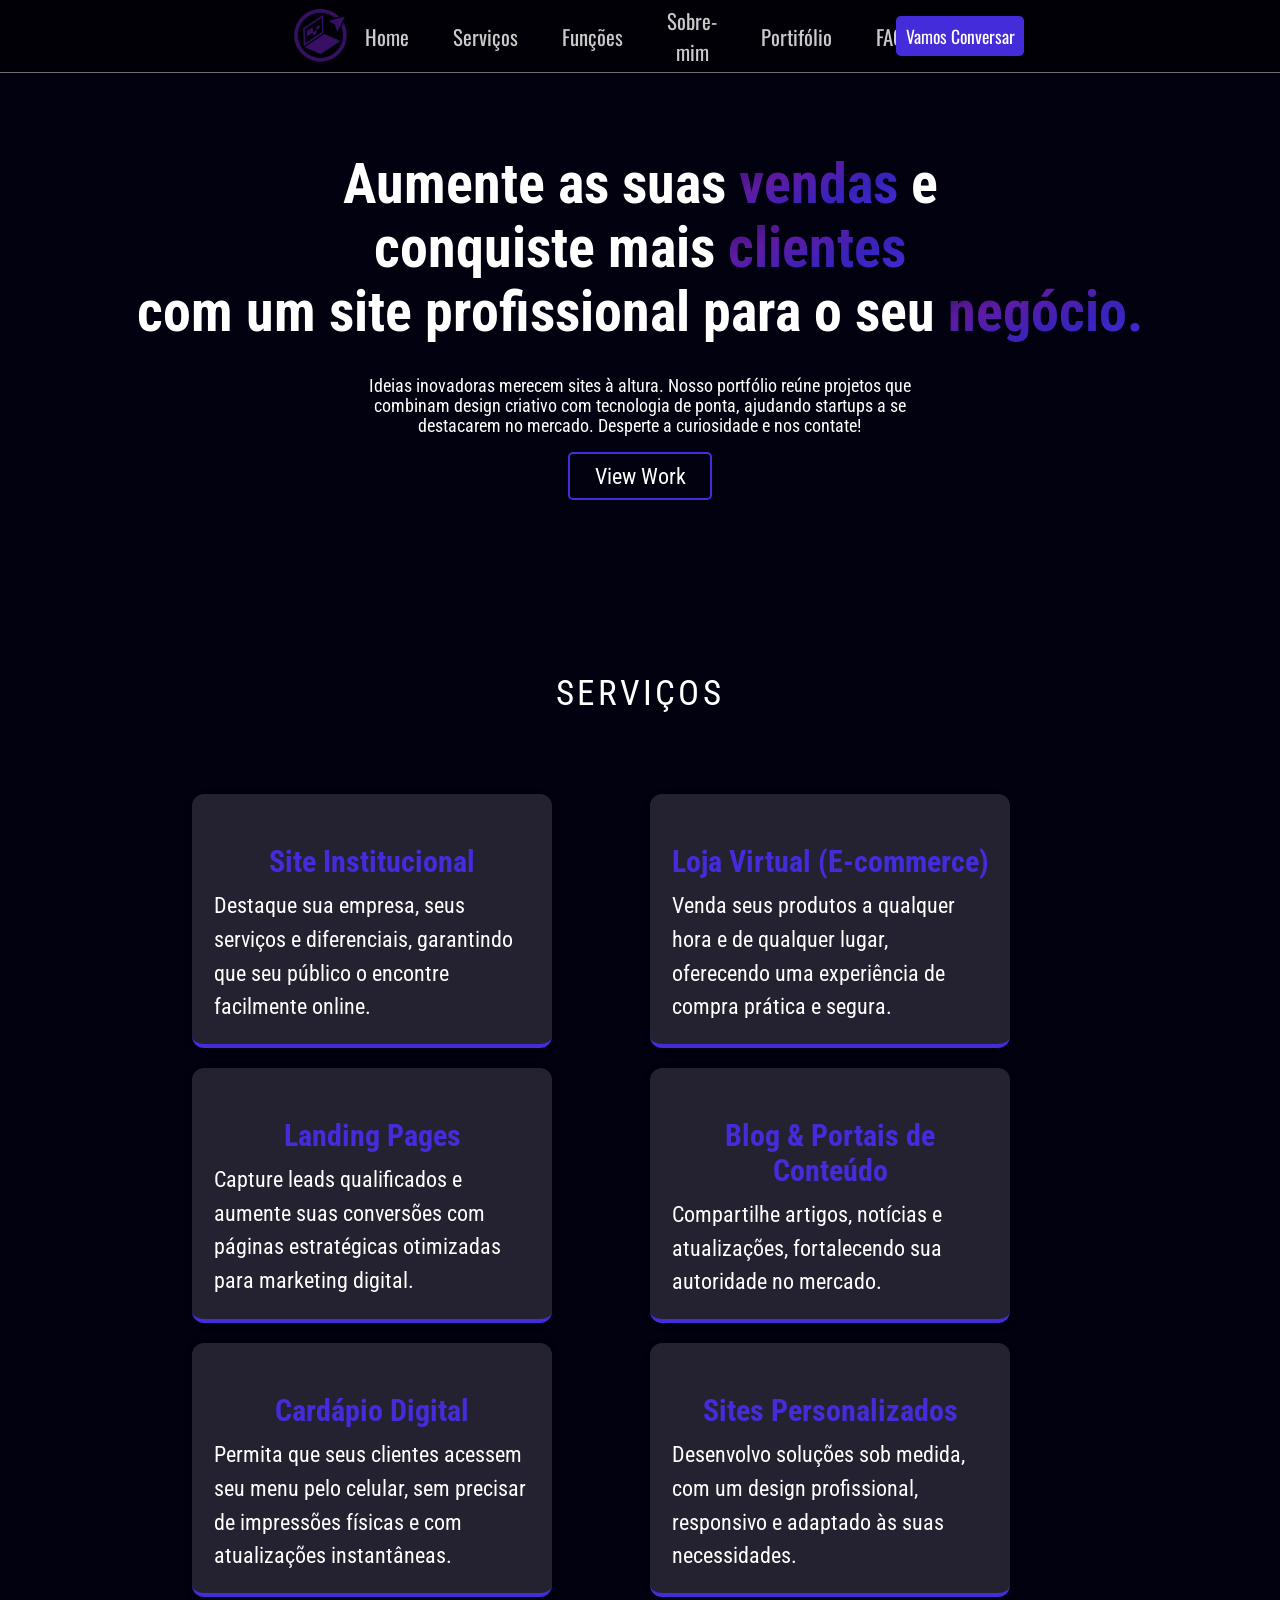
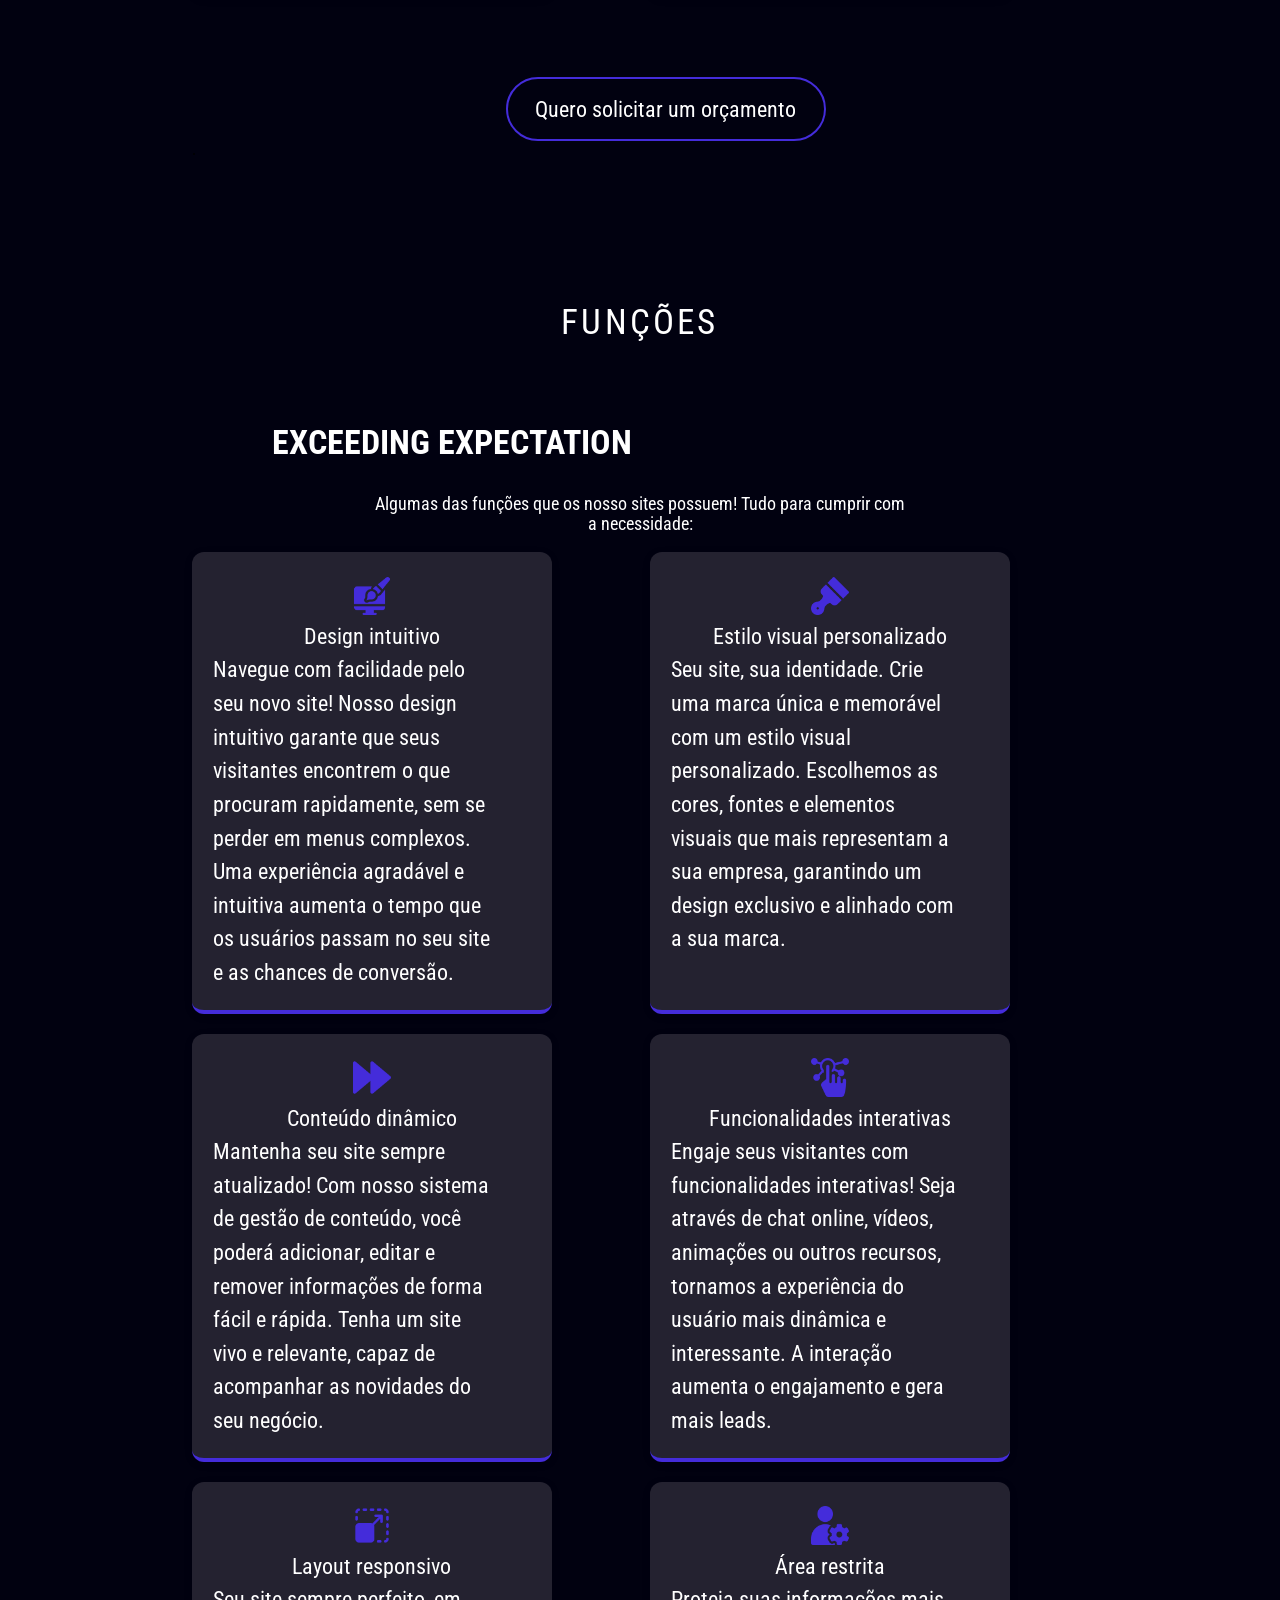
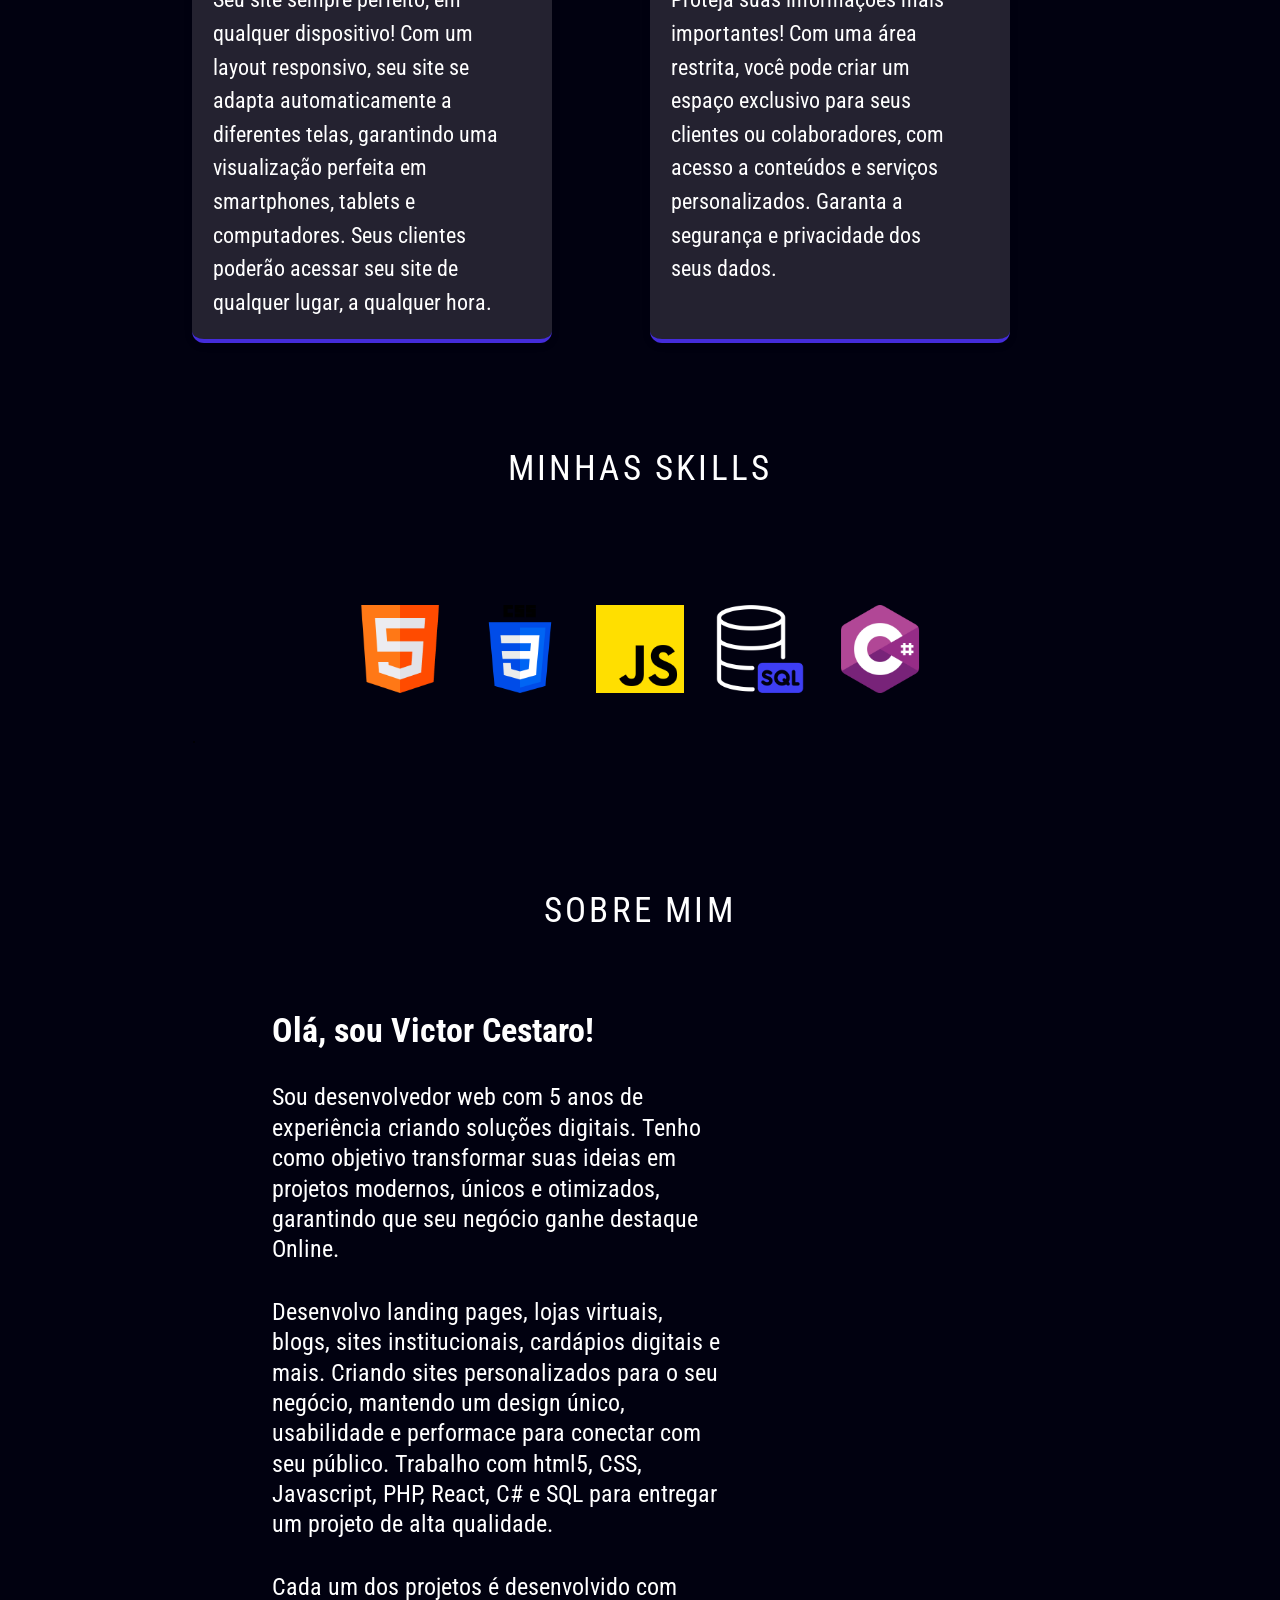
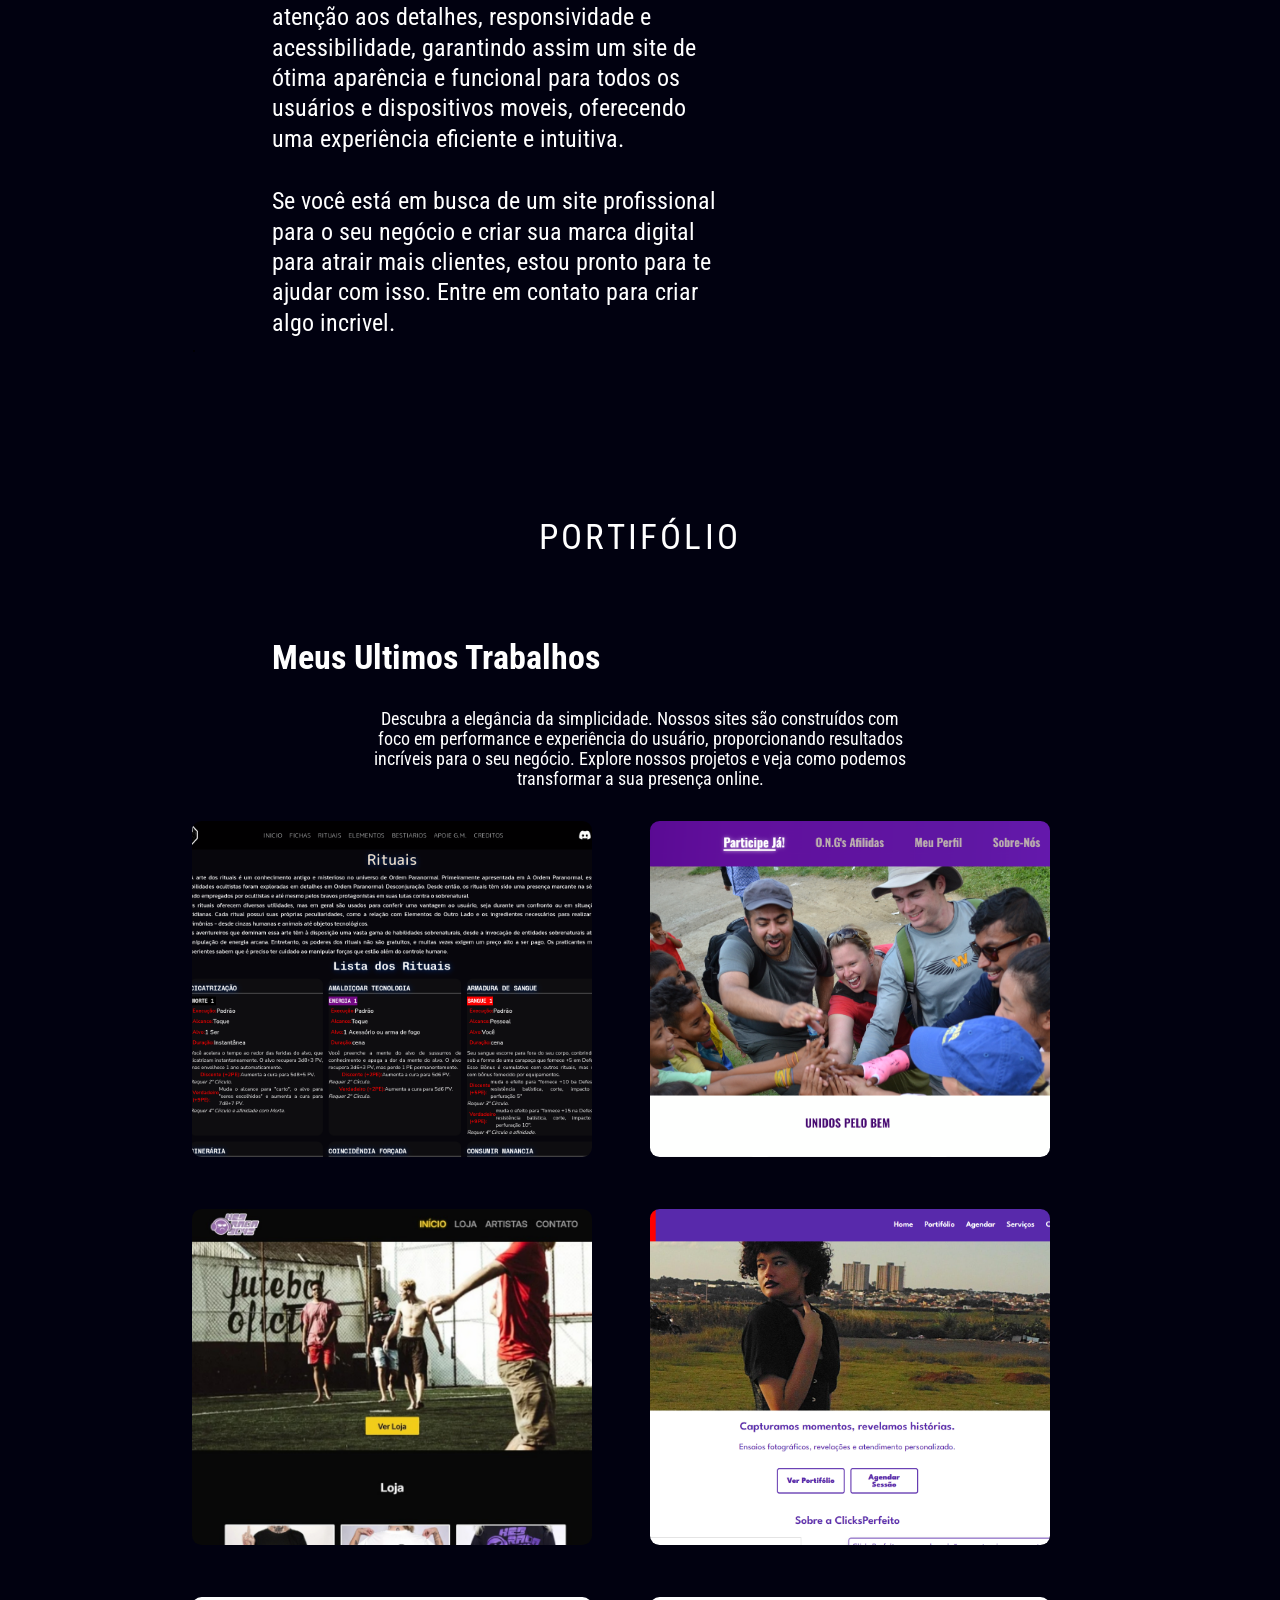
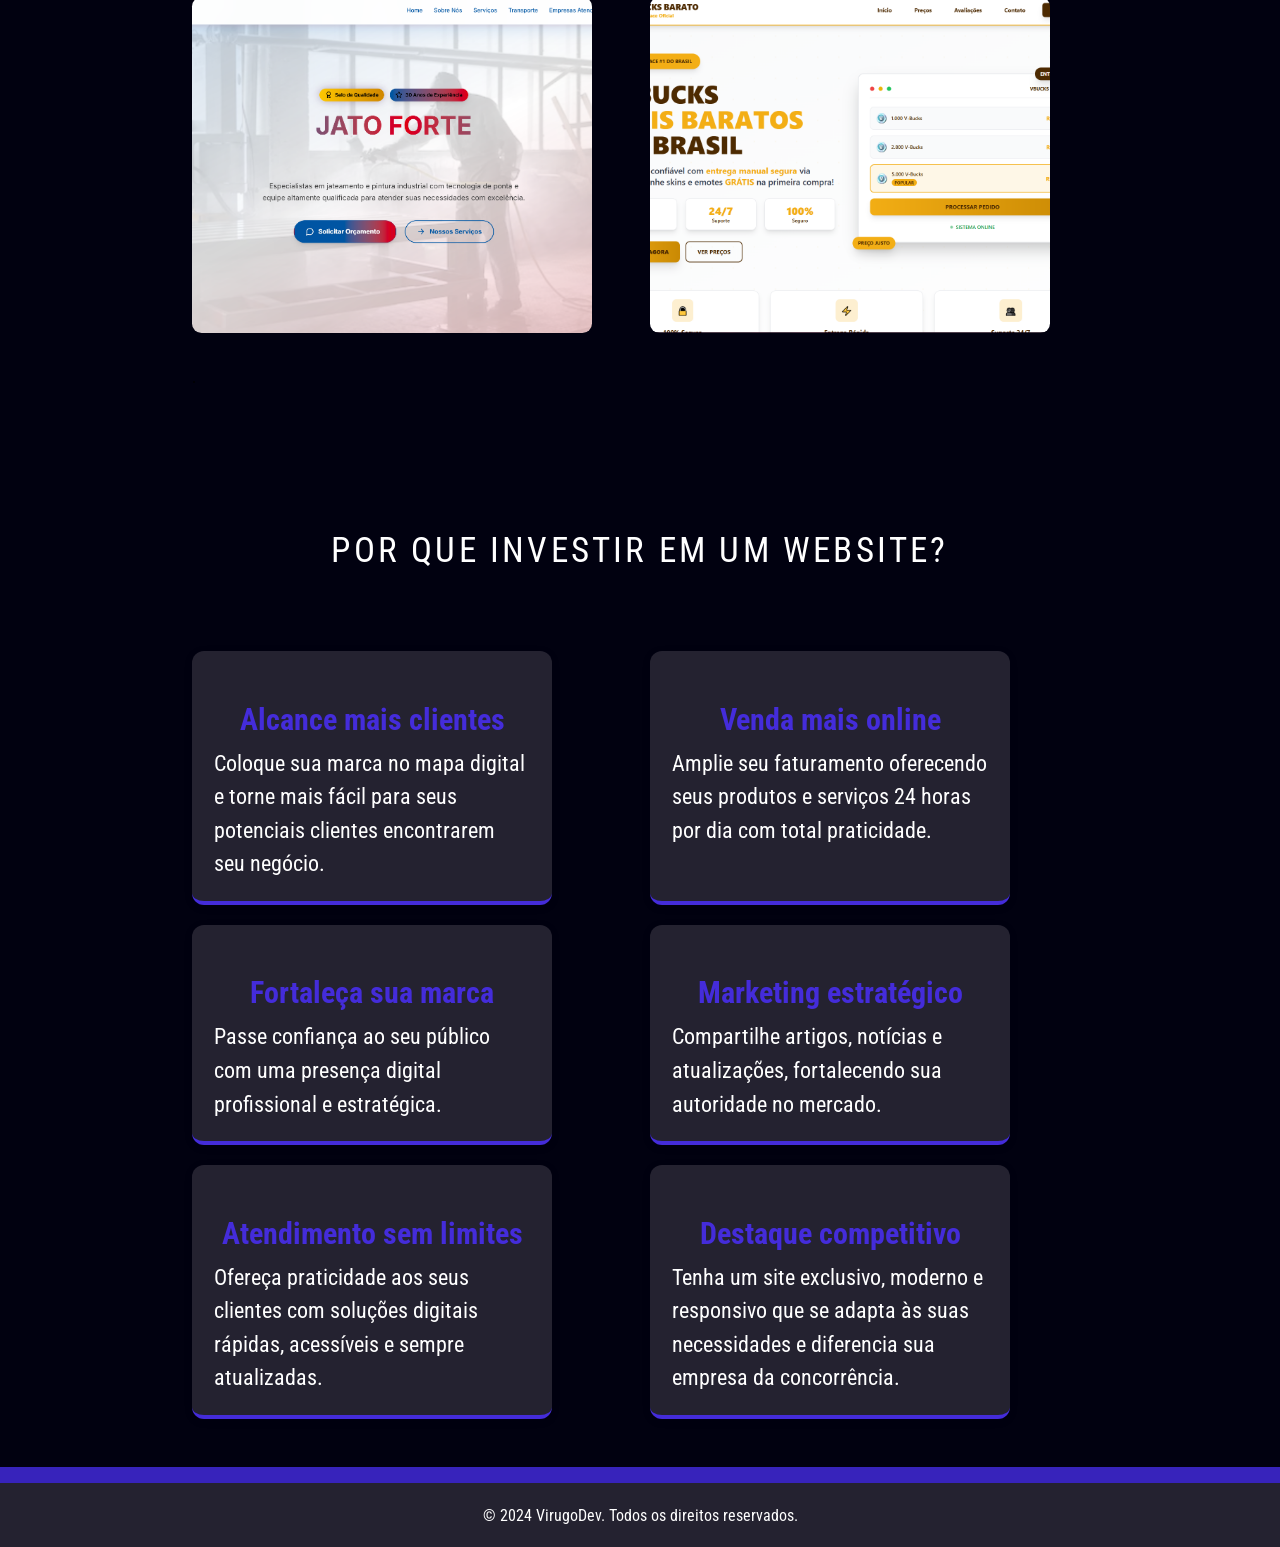
==== commit ccd6c97f: "Foiis" ====
--- a/index.html
+++ b/index.html
@@ -63,7 +63,7 @@
                 <div class="text-base">
                     <p>Ideias inovadoras merecem sites à altura. Nosso portfólio reúne projetos que combinam design criativo com tecnologia de ponta, ajudando startups a se destacarem no mercado. Desperte a curiosidade e nos contate!</p>
                 </div>
-                <a href="#Portifolio" class="scroll-link"><button class="btn-work">View Work</button></a>
+                <div class="center"><a href="#Portifolio" class="scroll-link"><button class="btn-work">View Work</button></a></div>
             </div>
         </div>
     </div>
@@ -71,6 +71,8 @@
     <!--#endApresentação-->
 
     <div class="container">
+
+        <div class="space"></div>
 
         <!--#serviços-->
 
--- a/style.css
+++ b/style.css
@@ -183,7 +183,19 @@
         font-family: 'Roboto Condensed';
         font-size: 1.1rem;
         color: rgb(171, 171, 171);
-        margin-left: 5rem;
+        margin: auto;
+        margin-top: 2rem;
+
+        text-align: center;
+    }
+
+    .center{
+        width: 100%;
+        height: auto;
+
+        display: flex;
+        align-items: center;
+        justify-content: center;
     }
 
 
@@ -204,6 +216,7 @@
         line-height: 4rem;
         user-select: none;
         margin-top: 9rem;
+        text-align: center;
     }
 
     .base-tt {
@@ -211,6 +224,7 @@
         background-clip: text;
         -webkit-text-fill-color: transparent;
         text-shadow: 0 0 0 transparent;
+        
     }
 
     .btn-work {
@@ -226,6 +240,8 @@
         cursor: pointer;
         user-select: none;
         background-color: transparent;
+
+        margin-bottom: 2rem;
     }
 
     .btn-work:hover {
@@ -845,7 +861,7 @@
     .apr-txt {
         font-size: 3.0rem;
         line-height: 3.2rem;
-        text-align: left;
+        text-align: center;
         margin: auto;
         width: 90%;
         height: auto;
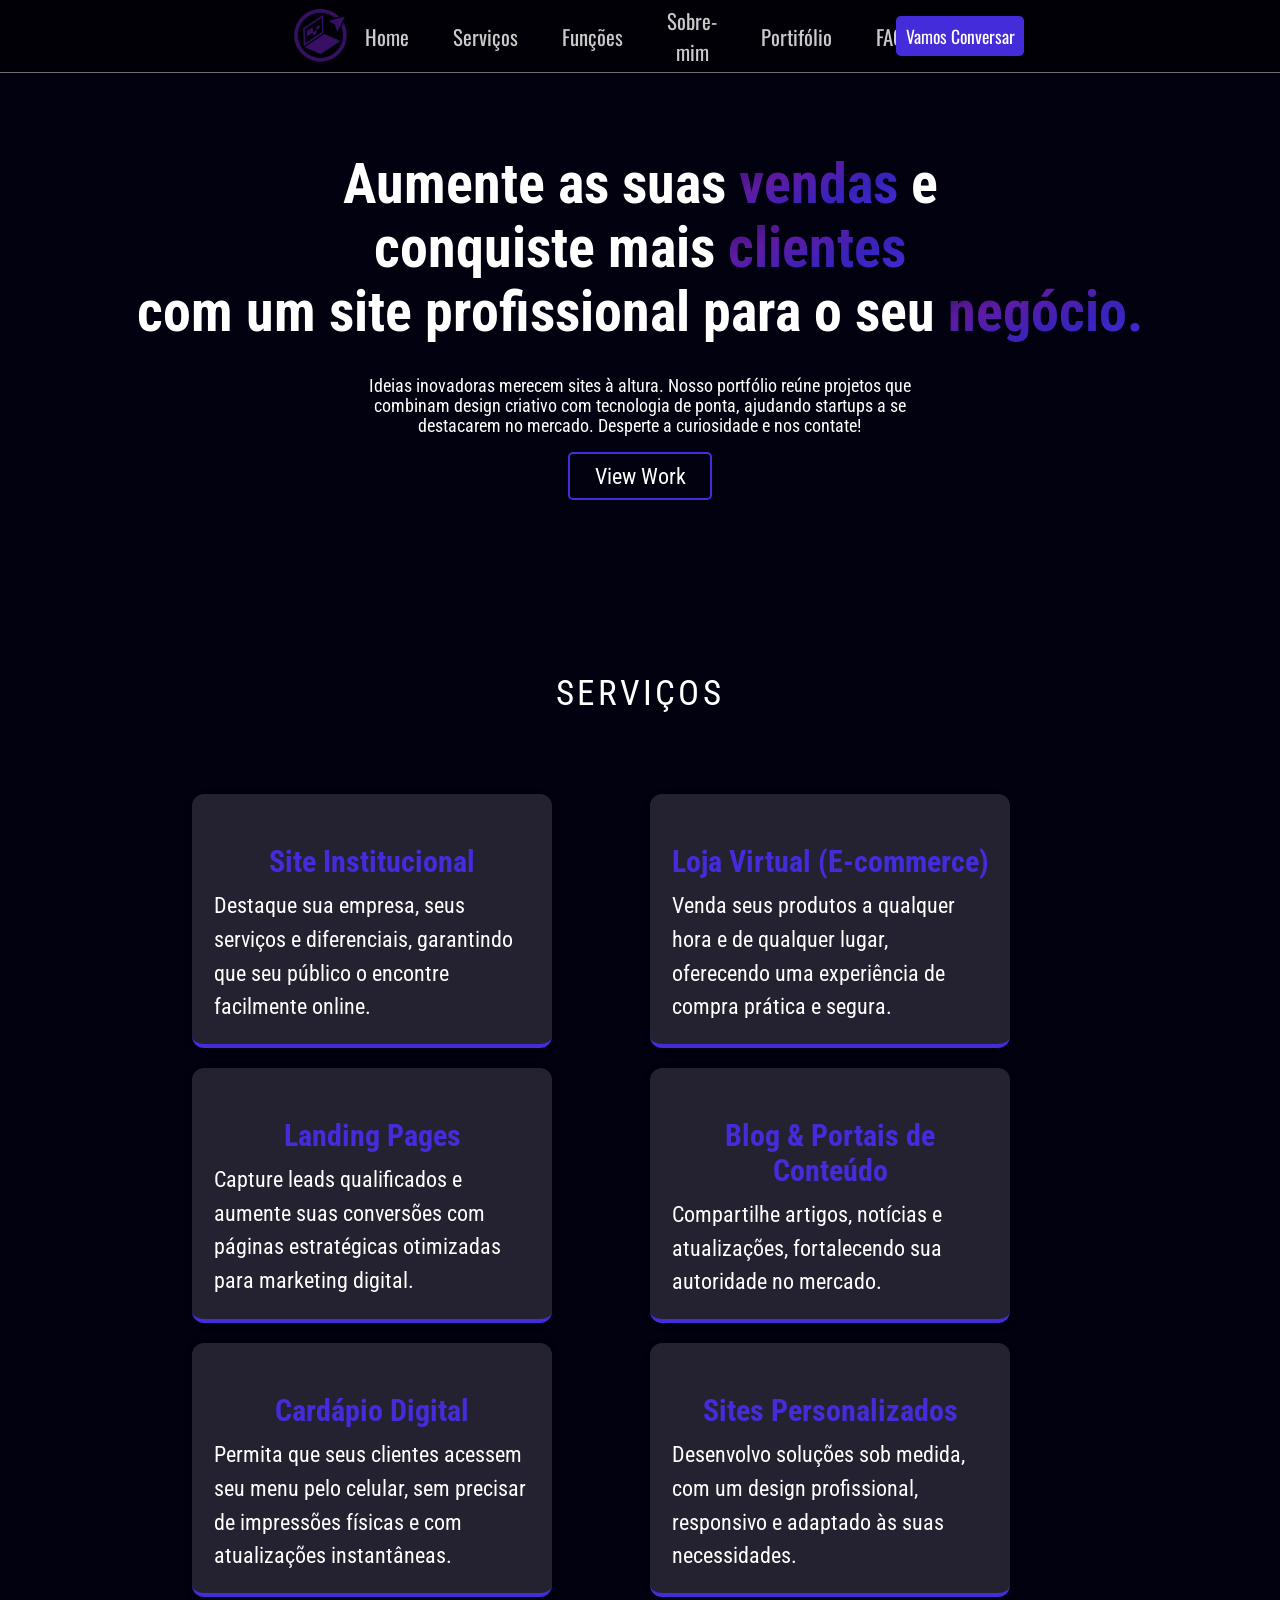
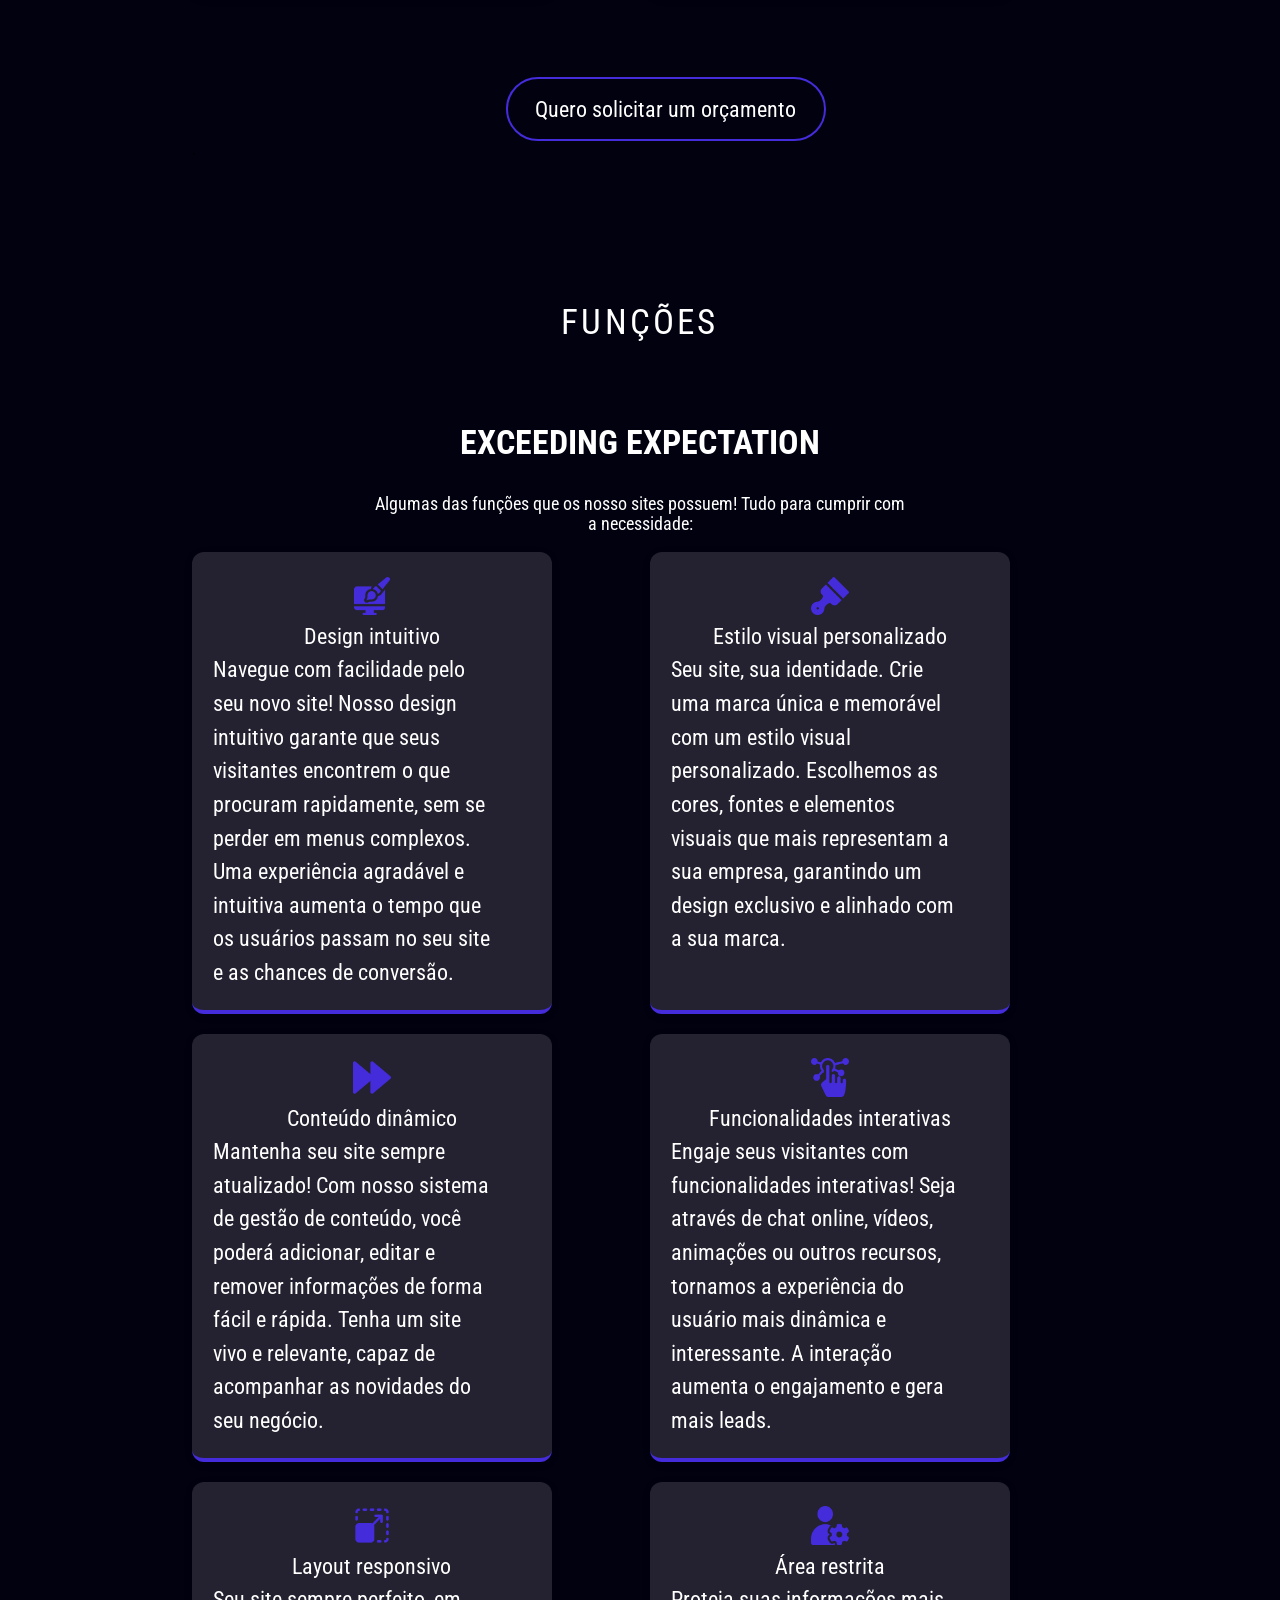
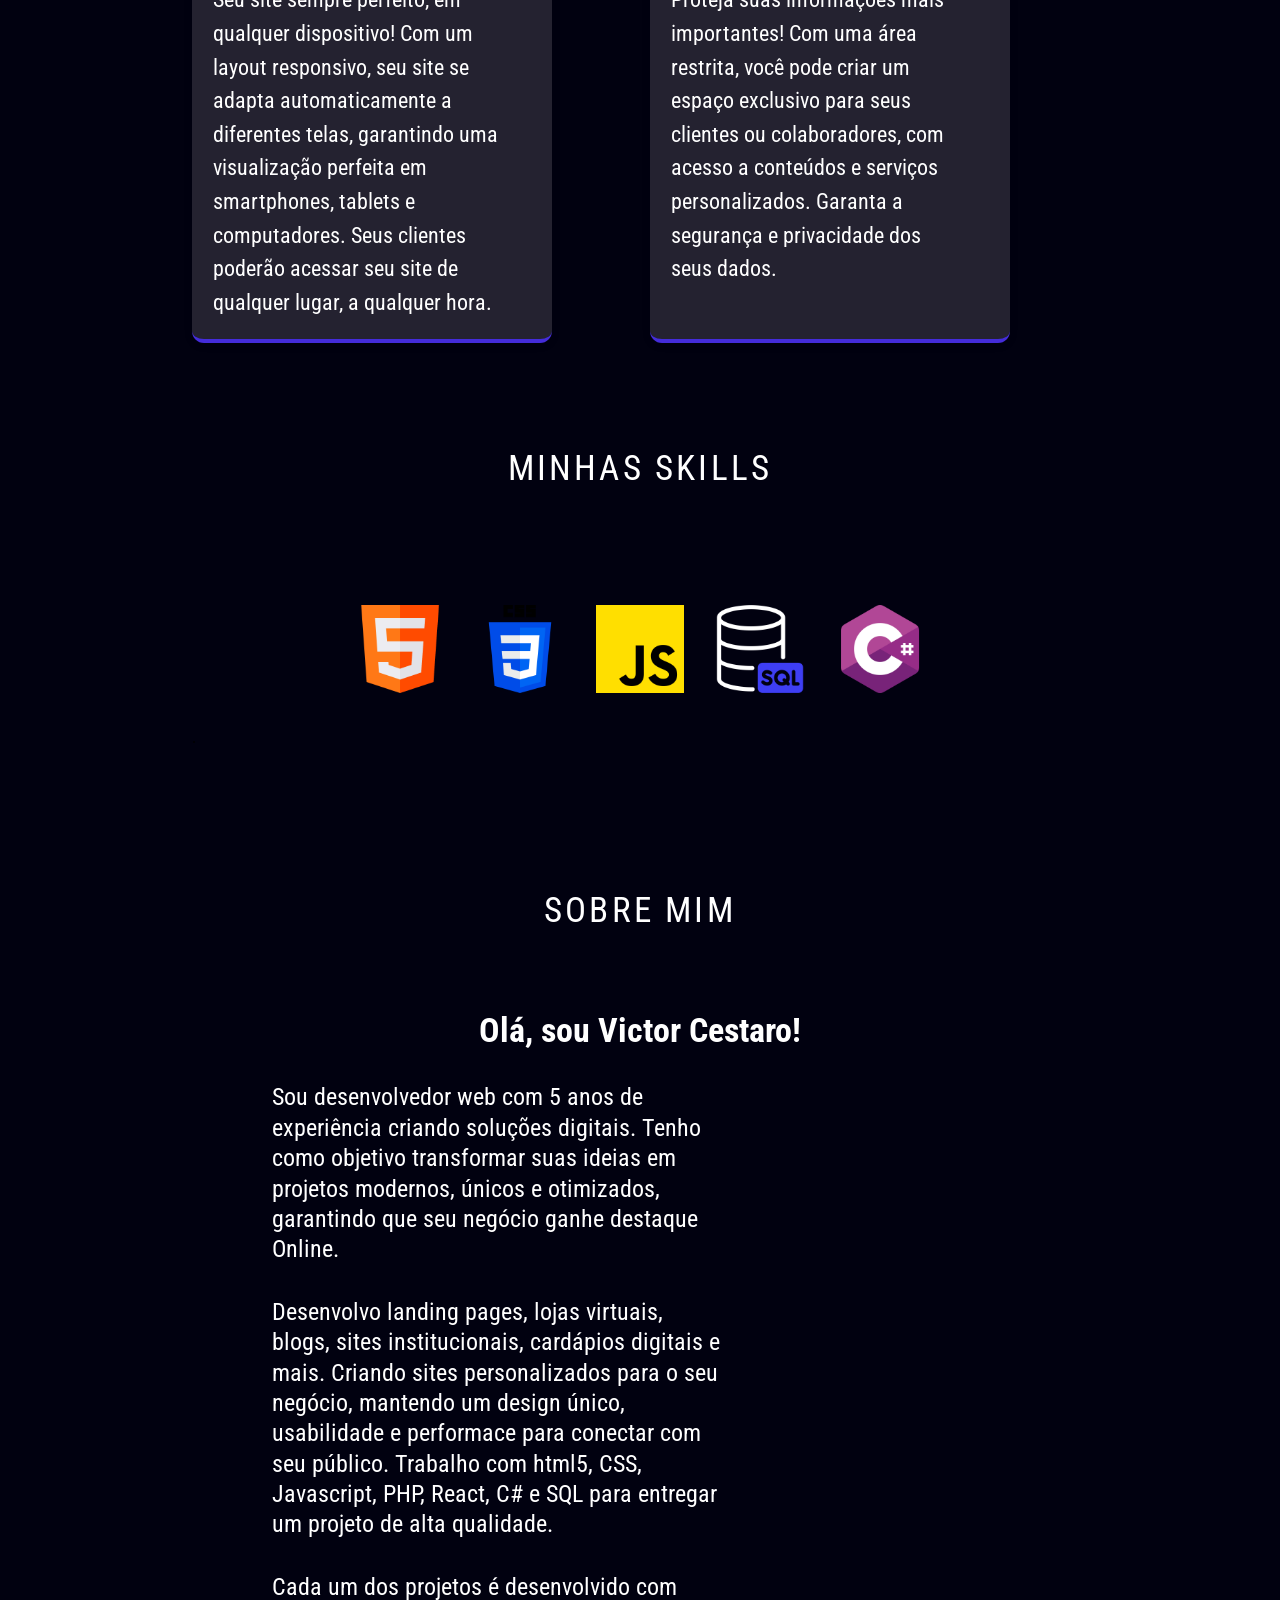
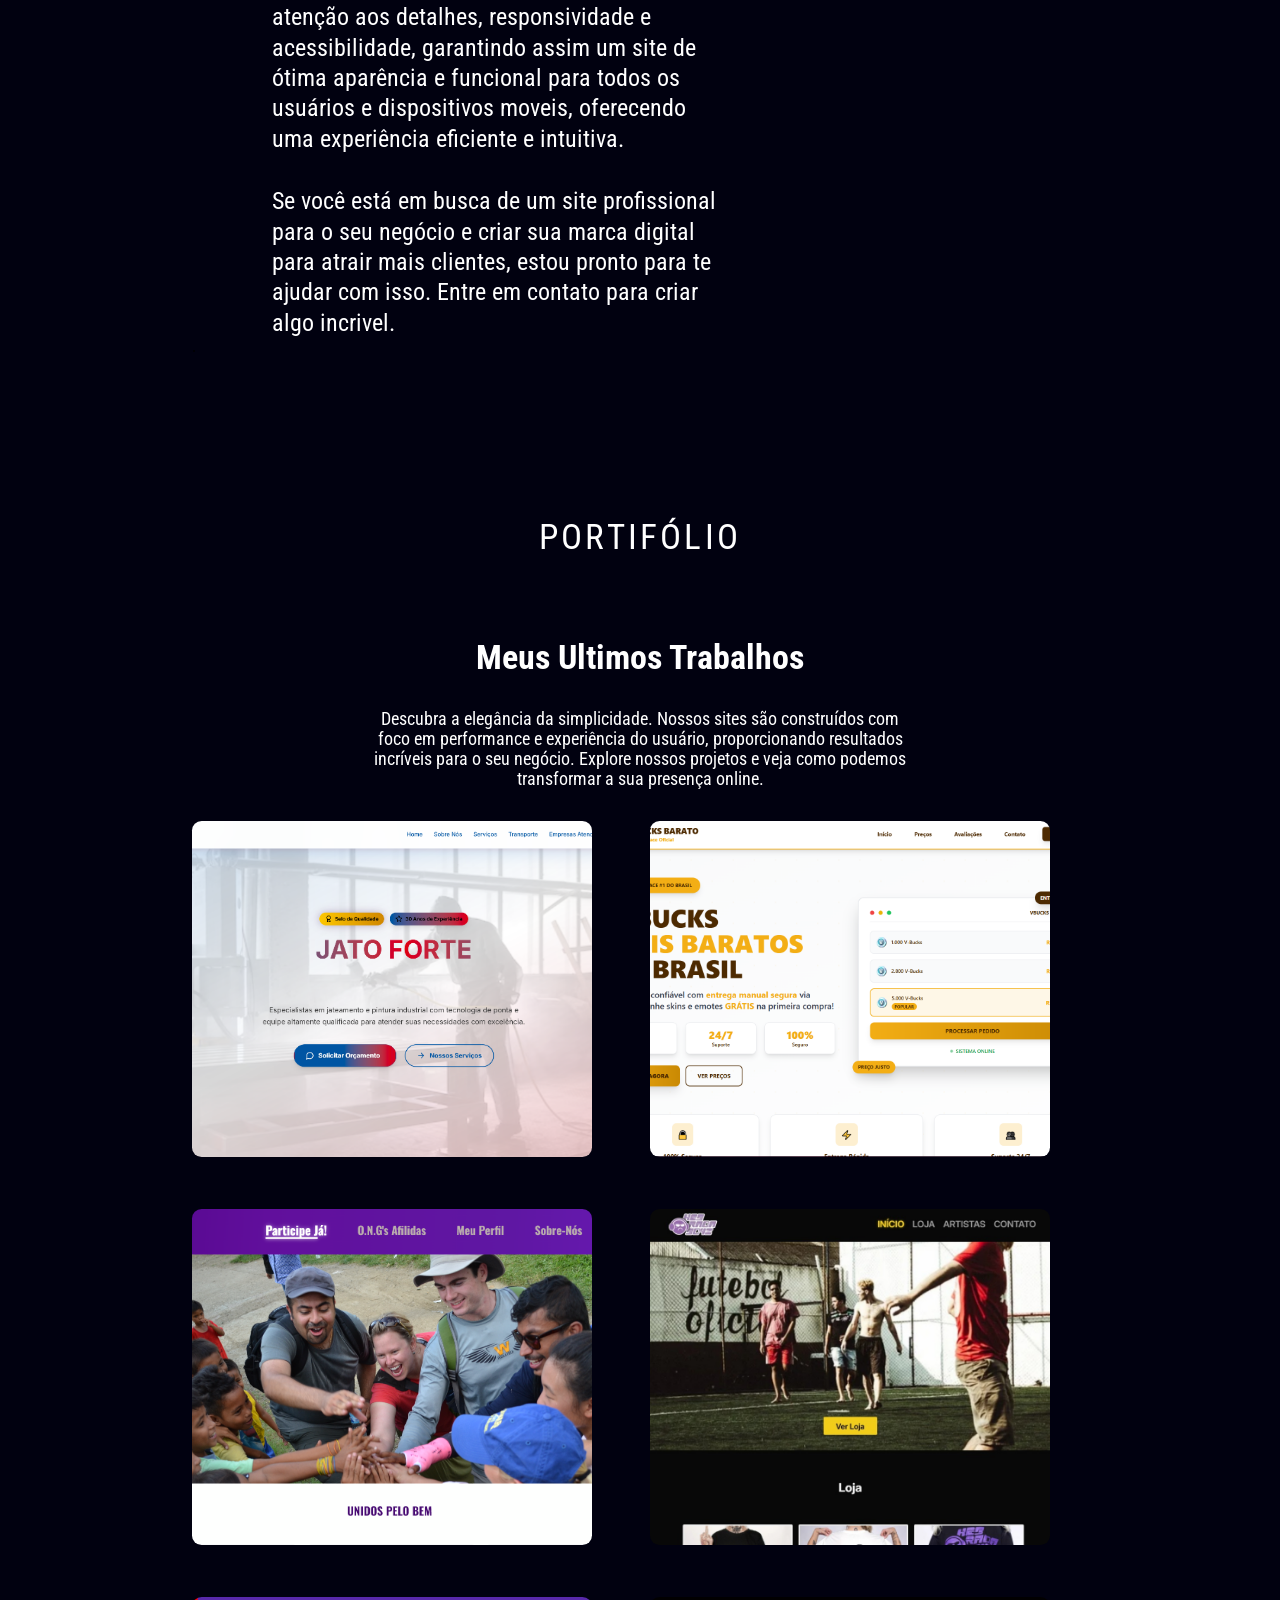
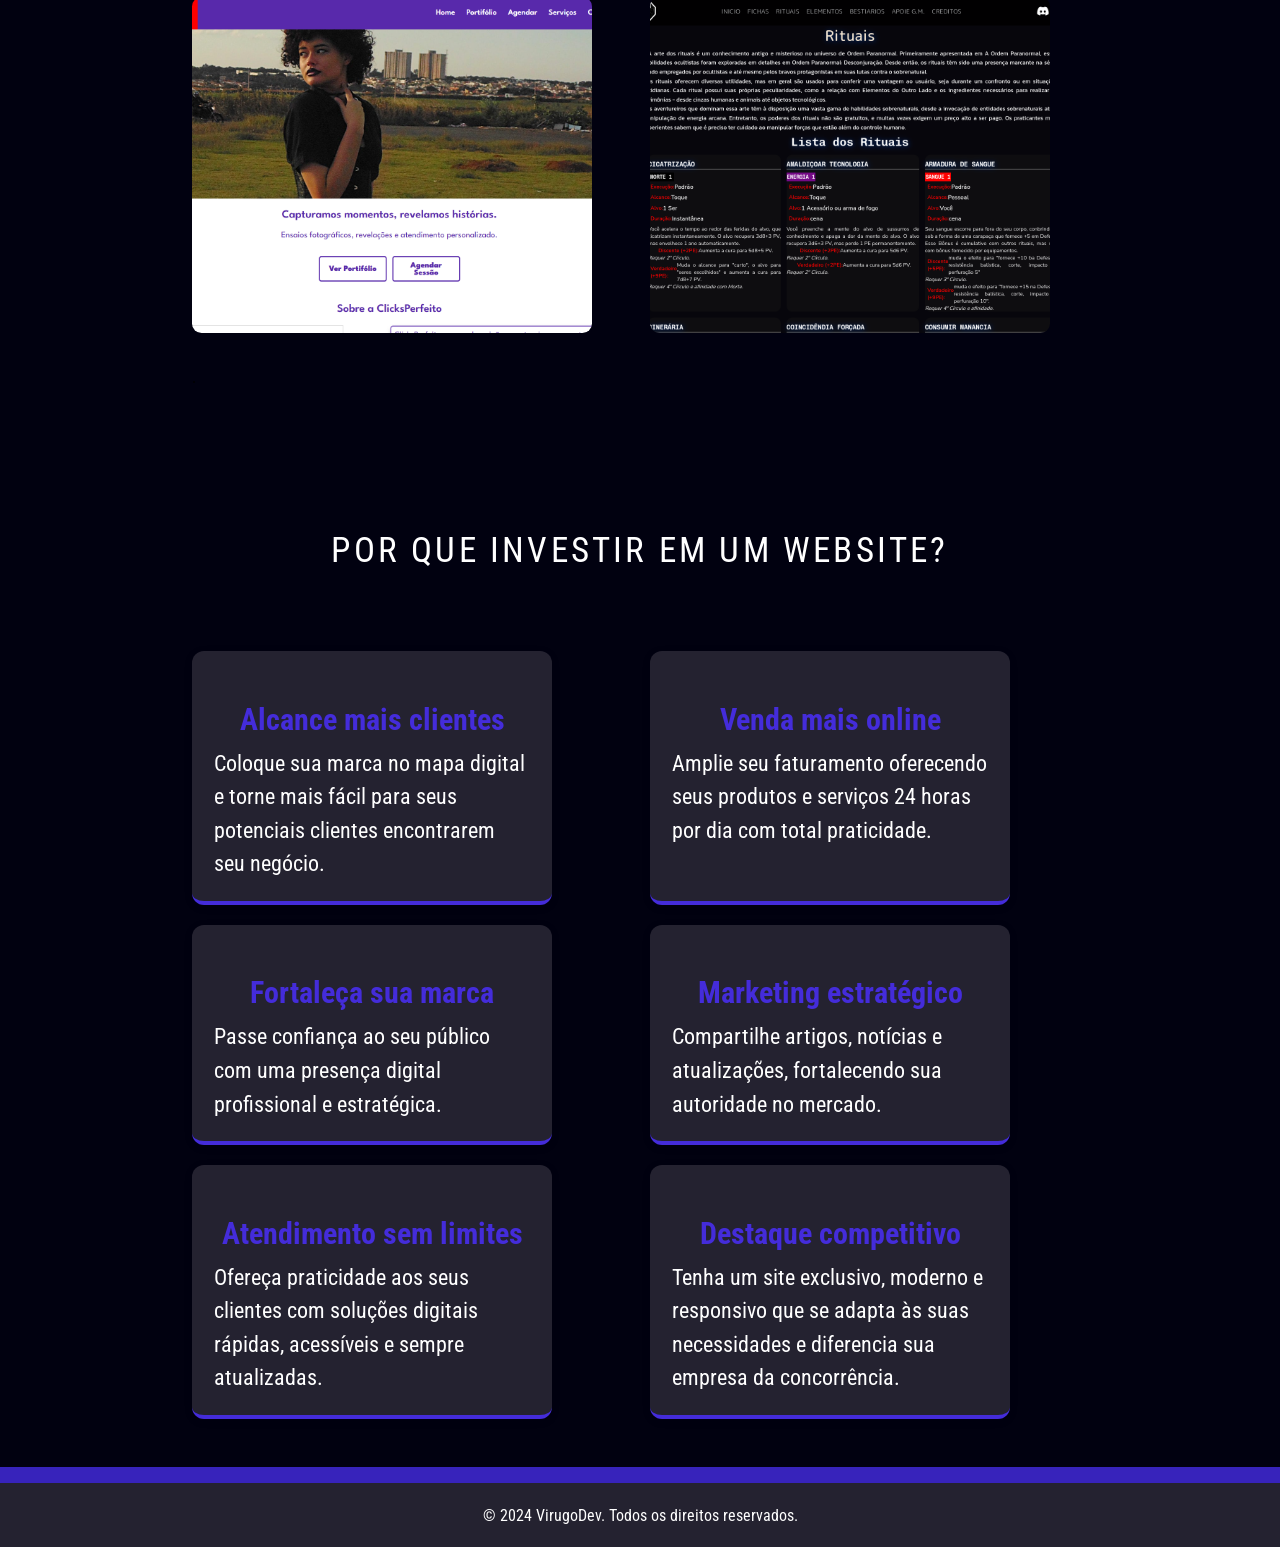
==== commit dbe2777e: "OErfeutiww" ====
--- a/index.html
+++ b/index.html
@@ -59,11 +59,16 @@
     <div class="apresentacao">
         <div class="zone" id="home">
             <div class="apr">
-                <p class="apr-txt">Aumente as suas <span class="base-tt">vendas</span> e <br> conquiste mais <span class="base-tt">clientes</span><br> com um site profissional para o seu <span class="base-tt">negócio.</span></p>
+                <p class="apr-txt">Aumente as suas <span class="base-tt">vendas</span> e <br> conquiste mais <span
+                        class="base-tt">clientes</span><br> com um site profissional para o seu <span
+                        class="base-tt">negócio.</span></p>
                 <div class="text-base">
-                    <p>Ideias inovadoras merecem sites à altura. Nosso portfólio reúne projetos que combinam design criativo com tecnologia de ponta, ajudando startups a se destacarem no mercado. Desperte a curiosidade e nos contate!</p>
-                </div>
-                <div class="center"><a href="#Portifolio" class="scroll-link"><button class="btn-work">View Work</button></a></div>
+                    <p>Ideias inovadoras merecem sites à altura. Nosso portfólio reúne projetos que combinam design
+                        criativo com tecnologia de ponta, ajudando startups a se destacarem no mercado. Desperte a
+                        curiosidade e nos contate!</p>
+                </div>
+                <div class="center"><a href="#Portifolio" class="scroll-link"><button class="btn-work">View
+                            Work</button></a></div>
             </div>
         </div>
     </div>
@@ -84,18 +89,21 @@
             <div class="grid">
                 <div class="card">
                     <h3>Site Institucional</h3>
-                    <p>Destaque sua empresa, seus serviços e diferenciais, garantindo que seu público o encontre facilmente online.
+                    <p>Destaque sua empresa, seus serviços e diferenciais, garantindo que seu público o encontre
+                        facilmente online.
                     </p>
                 </div>
 
                 <div class="card">
                     <h3>Loja Virtual (E-commerce)</h3>
-                    <p>Venda seus produtos a qualquer hora e de qualquer lugar, oferecendo uma experiência de compra prática e segura.</p>
+                    <p>Venda seus produtos a qualquer hora e de qualquer lugar, oferecendo uma experiência de compra
+                        prática e segura.</p>
                 </div>
 
                 <div class="card">
                     <h3>Landing Pages</h3>
-                    <p>Capture leads qualificados e aumente suas conversões com páginas estratégicas otimizadas para marketing digital.</p>
+                    <p>Capture leads qualificados e aumente suas conversões com páginas estratégicas otimizadas para
+                        marketing digital.</p>
                 </div>
 
                 <div class="card">
@@ -105,12 +113,14 @@
 
                 <div class="card">
                     <h3>Cardápio Digital</h3>
-                    <p>Permita que seus clientes acessem seu menu pelo celular, sem precisar de impressões físicas e com atualizações instantâneas.</p>
+                    <p>Permita que seus clientes acessem seu menu pelo celular, sem precisar de impressões físicas e com
+                        atualizações instantâneas.</p>
                 </div>
 
                 <div class="card">
                     <h3>Sites Personalizados</h3>
-                    <p>Desenvolvo soluções sob medida, com um design profissional, responsivo e adaptado às suas necessidades.
+                    <p>Desenvolvo soluções sob medida, com um design profissional, responsivo e adaptado às suas
+                        necessidades.
                     </p>
                 </div>
             </div>
@@ -140,7 +150,9 @@
                             <p>Design intuitivo</p>
                         </div>
                         <div class="text-bases">
-                            <p>Navegue com facilidade pelo seu novo site! Nosso design intuitivo garante que seus visitantes encontrem o que procuram rapidamente, sem se perder em menus complexos. Uma experiência agradável e intuitiva aumenta o tempo que
+                            <p>Navegue com facilidade pelo seu novo site! Nosso design intuitivo garante que seus
+                                visitantes encontrem o que procuram rapidamente, sem se perder em menus complexos. Uma
+                                experiência agradável e intuitiva aumenta o tempo que
                                 os usuários passam no seu site e as chances de conversão.
                             </p>
                         </div>
@@ -151,7 +163,9 @@
                             <p>Estilo visual personalizado</p>
                         </div>
                         <div class="text-bases">
-                            <p>Seu site, sua identidade. Crie uma marca única e memorável com um estilo visual personalizado. Escolhemos as cores, fontes e elementos visuais que mais representam a sua empresa, garantindo um design exclusivo e alinhado com
+                            <p>Seu site, sua identidade. Crie uma marca única e memorável com um estilo visual
+                                personalizado. Escolhemos as cores, fontes e elementos visuais que mais representam a
+                                sua empresa, garantindo um design exclusivo e alinhado com
                                 a sua marca.</p>
                         </div>
                     </div>
@@ -161,7 +175,9 @@
                             <p>Conteúdo dinâmico</p>
                         </div>
                         <div class="text-bases">
-                            <p>Mantenha seu site sempre atualizado! Com nosso sistema de gestão de conteúdo, você poderá adicionar, editar e remover informações de forma fácil e rápida. Tenha um site vivo e relevante, capaz de acompanhar as novidades do
+                            <p>Mantenha seu site sempre atualizado! Com nosso sistema de gestão de conteúdo, você poderá
+                                adicionar, editar e remover informações de forma fácil e rápida. Tenha um site vivo e
+                                relevante, capaz de acompanhar as novidades do
                                 seu negócio.</p>
                         </div>
                     </div>
@@ -172,7 +188,9 @@
                             <p>Funcionalidades interativas</p>
                         </div>
                         <div class="text-bases">
-                            <p>Engaje seus visitantes com funcionalidades interativas! Seja através de chat online, vídeos, animações ou outros recursos, tornamos a experiência do usuário mais dinâmica e interessante. A interação aumenta o engajamento e
+                            <p>Engaje seus visitantes com funcionalidades interativas! Seja através de chat online,
+                                vídeos, animações ou outros recursos, tornamos a experiência do usuário mais dinâmica e
+                                interessante. A interação aumenta o engajamento e
                                 gera mais leads.</p>
                         </div>
                     </div>
@@ -182,7 +200,9 @@
                             <p>Layout responsivo</p>
                         </div>
                         <div class="text-bases">
-                            <p>Seu site sempre perfeito, em qualquer dispositivo! Com um layout responsivo, seu site se adapta automaticamente a diferentes telas, garantindo uma visualização perfeita em smartphones, tablets e computadores. Seus clientes
+                            <p>Seu site sempre perfeito, em qualquer dispositivo! Com um layout responsivo, seu site se
+                                adapta automaticamente a diferentes telas, garantindo uma visualização perfeita em
+                                smartphones, tablets e computadores. Seus clientes
                                 poderão acessar seu site de qualquer lugar, a qualquer hora.</p>
                         </div>
                     </div>
@@ -192,7 +212,9 @@
                             <p>Área restrita</p>
                         </div>
                         <div class="text-bases">
-                            <p>Proteja suas informações mais importantes! Com uma área restrita, você pode criar um espaço exclusivo para seus clientes ou colaboradores, com acesso a conteúdos e serviços personalizados. Garanta a segurança e privacidade
+                            <p>Proteja suas informações mais importantes! Com uma área restrita, você pode criar um
+                                espaço exclusivo para seus clientes ou colaboradores, com acesso a conteúdos e serviços
+                                personalizados. Garanta a segurança e privacidade
                                 dos seus dados.</p>
                         </div>
                     </div>
@@ -224,14 +246,22 @@
                 <p>Olá, sou Victor Cestaro!</p>
             </div>
             <div class="text-based">
-                <p>Sou desenvolvedor web com 5 anos de experiência criando soluções digitais. Tenho como objetivo transformar suas ideias em projetos modernos, únicos e otimizados, garantindo que seu negócio ganhe destaque Online.
+                <p>Sou desenvolvedor web com 5 anos de experiência criando soluções digitais. Tenho como objetivo
+                    transformar suas ideias em projetos modernos, únicos e otimizados, garantindo que seu negócio ganhe
+                    destaque Online.
                 </p>
-                <p> Desenvolvo landing pages, lojas virtuais, blogs, sites institucionais, cardápios digitais e mais. Criando sites personalizados para o seu negócio, mantendo um design único, usabilidade e performace para conectar com seu público. Trabalho
+                <p> Desenvolvo landing pages, lojas virtuais, blogs, sites institucionais, cardápios digitais e mais.
+                    Criando sites personalizados para o seu negócio, mantendo um design único, usabilidade e performace
+                    para conectar com seu público. Trabalho
                     com html5, CSS, Javascript, PHP, React, C# e SQL para entregar um projeto de alta qualidade.</p>
-                <p>Cada um dos projetos é desenvolvido com atenção aos detalhes, responsividade e acessibilidade, garantindo assim um site de ótima aparência e funcional para todos os usuários e dispositivos moveis, oferecendo uma experiência eficiente e
+                <p>Cada um dos projetos é desenvolvido com atenção aos detalhes, responsividade e acessibilidade,
+                    garantindo assim um site de ótima aparência e funcional para todos os usuários e dispositivos
+                    moveis, oferecendo uma experiência eficiente e
                     intuitiva.
                 </p>
-                <p>Se você está em busca de um site profissional para o seu negócio e criar sua marca digital para atrair mais clientes, estou pronto para te ajudar com isso. Entre em contato para criar algo incrivel.
+                <p>Se você está em busca de um site profissional para o seu negócio e criar sua marca digital para
+                    atrair mais clientes, estou pronto para te ajudar com isso. Entre em contato para criar algo
+                    incrivel.
                 </p>
             </div>
         </div>
@@ -248,10 +278,51 @@
                 <p>Meus Ultimos Trabalhos</p>
             </div>
             <div class="text-base">
-                <p>Descubra a elegância da simplicidade. Nossos sites são construídos com foco em performance e experiência do usuário, proporcionando resultados incríveis para o seu negócio. Explore nossos projetos e veja como podemos transformar a sua
+                <p>Descubra a elegância da simplicidade. Nossos sites são construídos com foco em performance e
+                    experiência do usuário, proporcionando resultados incríveis para o seu negócio. Explore nossos
+                    projetos e veja como podemos transformar a sua
                     presença online.</p>
             </div>
             <div class="grid">
+                <a href="https://jatoforte.com.br">
+                    <div class="square-mold" id="pj-4">
+                        <div class="bar">
+                            <p class="bar-t">Veja o Projeto</p>
+                        </div>
+                    </div>
+                </a>
+
+                <a href="https://vbucksbarato.com">
+                    <div class="square-mold" id="pjtester">
+                        <div class="bar">
+                            <p class="bar-t">Veja o Projeto</p>
+                        </div>
+                    </div>
+                </a>
+
+
+                <a href="https://yungvirugo.github.io/UPB_tcc/">
+                    <div class="square-mold" id="pj-3">
+                        <div class="bar">
+                            <p class="bar-t">Veja o Projeto</p>
+                        </div>
+                    </div>
+                </a>
+                <a href="https://yungvirugo.github.io/kebradaboyz/">
+                    <div class="square-mold" id="pj">
+                        <div class="bar">
+                            <p class="bar-t">Veja o Projeto</p>
+                        </div>
+                    </div>
+                </a>
+                <a href="https://clicksperfeito.com.br/">
+                    <div class="square-mold" id="pj-1">
+                        <div class="bar">
+                            <p class="bar-t">Veja o Projeto</p>
+                        </div>
+                    </div>
+                </a>
+
                 <a href="https://yungvirugo.github.io/Guia-do-Mestre/">
                     <div class="square-mold" id="pj-2">
                         <div class="bar">
@@ -260,45 +331,7 @@
                     </div>
                 </a>
 
-                <a href="https://yungvirugo.github.io/UPB_tcc/">
-                    <div class="square-mold" id="pj-3">
-                        <div class="bar">
-                            <p class="bar-t">Veja o Projeto</p>
-                        </div>
-                    </div>
-                </a>
-                <a href="https://yungvirugo.github.io/kebradaboyz/">
-                    <div class="square-mold" id="pj">
-                        <div class="bar">
-                            <p class="bar-t">Veja o Projeto</p>
-                        </div>
-                    </div>
-                </a>
-                <a href="https://clicksperfeito.com.br/">
-                    <div class="square-mold" id="pj-1">
-                        <div class="bar">
-                            <p class="bar-t">Veja o Projeto</p>
-                        </div>
-                    </div>
-                </a>
-
-
-
-                <a href="https://jatoforte.com.br">
-                    <div class="square-mold" id="pj-4">
-                        <div class="bar">
-                            <p class="bar-t">Veja o Projeto</p>
-                        </div>
-                    </div>
-                </a>
-
-                <a href="https://vbucksbarato.com">
-                    <div class="square-mold" id="pjtester">
-                        <div class="bar">
-                            <p class="bar-t">Veja o Projeto</p>
-                        </div>
-                    </div>
-                </a>
+
             </div>
         </div>
         <!-- #endportifólio -->
@@ -315,13 +348,15 @@
             <div class="grid">
                 <div class="card">
                     <h3>Alcance mais clientes</h3>
-                    <p>Coloque sua marca no mapa digital e torne mais fácil para seus potenciais clientes encontrarem seu negócio.
+                    <p>Coloque sua marca no mapa digital e torne mais fácil para seus potenciais clientes encontrarem
+                        seu negócio.
                     </p>
                 </div>
 
                 <div class="card">
                     <h3>Venda mais online</h3>
-                    <p>Amplie seu faturamento oferecendo seus produtos e serviços 24 horas por dia com total praticidade.
+                    <p>Amplie seu faturamento oferecendo seus produtos e serviços 24 horas por dia com total
+                        praticidade.
                     </p>
                 </div>
 
@@ -337,13 +372,15 @@
 
                 <div class="card">
                     <h3>Atendimento sem limites</h3>
-                    <p>Ofereça praticidade aos seus clientes com soluções digitais rápidas, acessíveis e sempre atualizadas.
+                    <p>Ofereça praticidade aos seus clientes com soluções digitais rápidas, acessíveis e sempre
+                        atualizadas.
                     </p>
                 </div>
 
                 <div class="card">
                     <h3>Destaque competitivo</h3>
-                    <p>Tenha um site exclusivo, moderno e responsivo que se adapta às suas necessidades e diferencia sua empresa da concorrência.</p>
+                    <p>Tenha um site exclusivo, moderno e responsivo que se adapta às suas necessidades e diferencia sua
+                        empresa da concorrência.</p>
                 </div>
             </div>
         </div>
--- a/style.css
+++ b/style.css
@@ -167,14 +167,14 @@
     .ttwork {
         width: 100%;
         height: auto;
-        display: flex;
         font-size: 2.1rem;
         font-family: 'Roboto Condensed';
         font-weight: bold;
         color: White;
-        text-align: left;
-        margin: 0;
-        margin-left: 5rem;
+        text-align: center;
+    }
+    .ttwork p{
+        text-align: center;
     }
 
     .text-base {
@@ -872,7 +872,6 @@
         display: flex;
         align-items: center;
         justify-content: center;
-        margin: 0;
     }
 
     .card {
@@ -1116,9 +1115,7 @@
         font-family: 'Roboto Condensed';
         font-weight: bold;
         color: White;
-        text-align: left;
-        margin: 0;
-        margin-left: 0;
+        text-align: center;
     }
 
     .text-base {
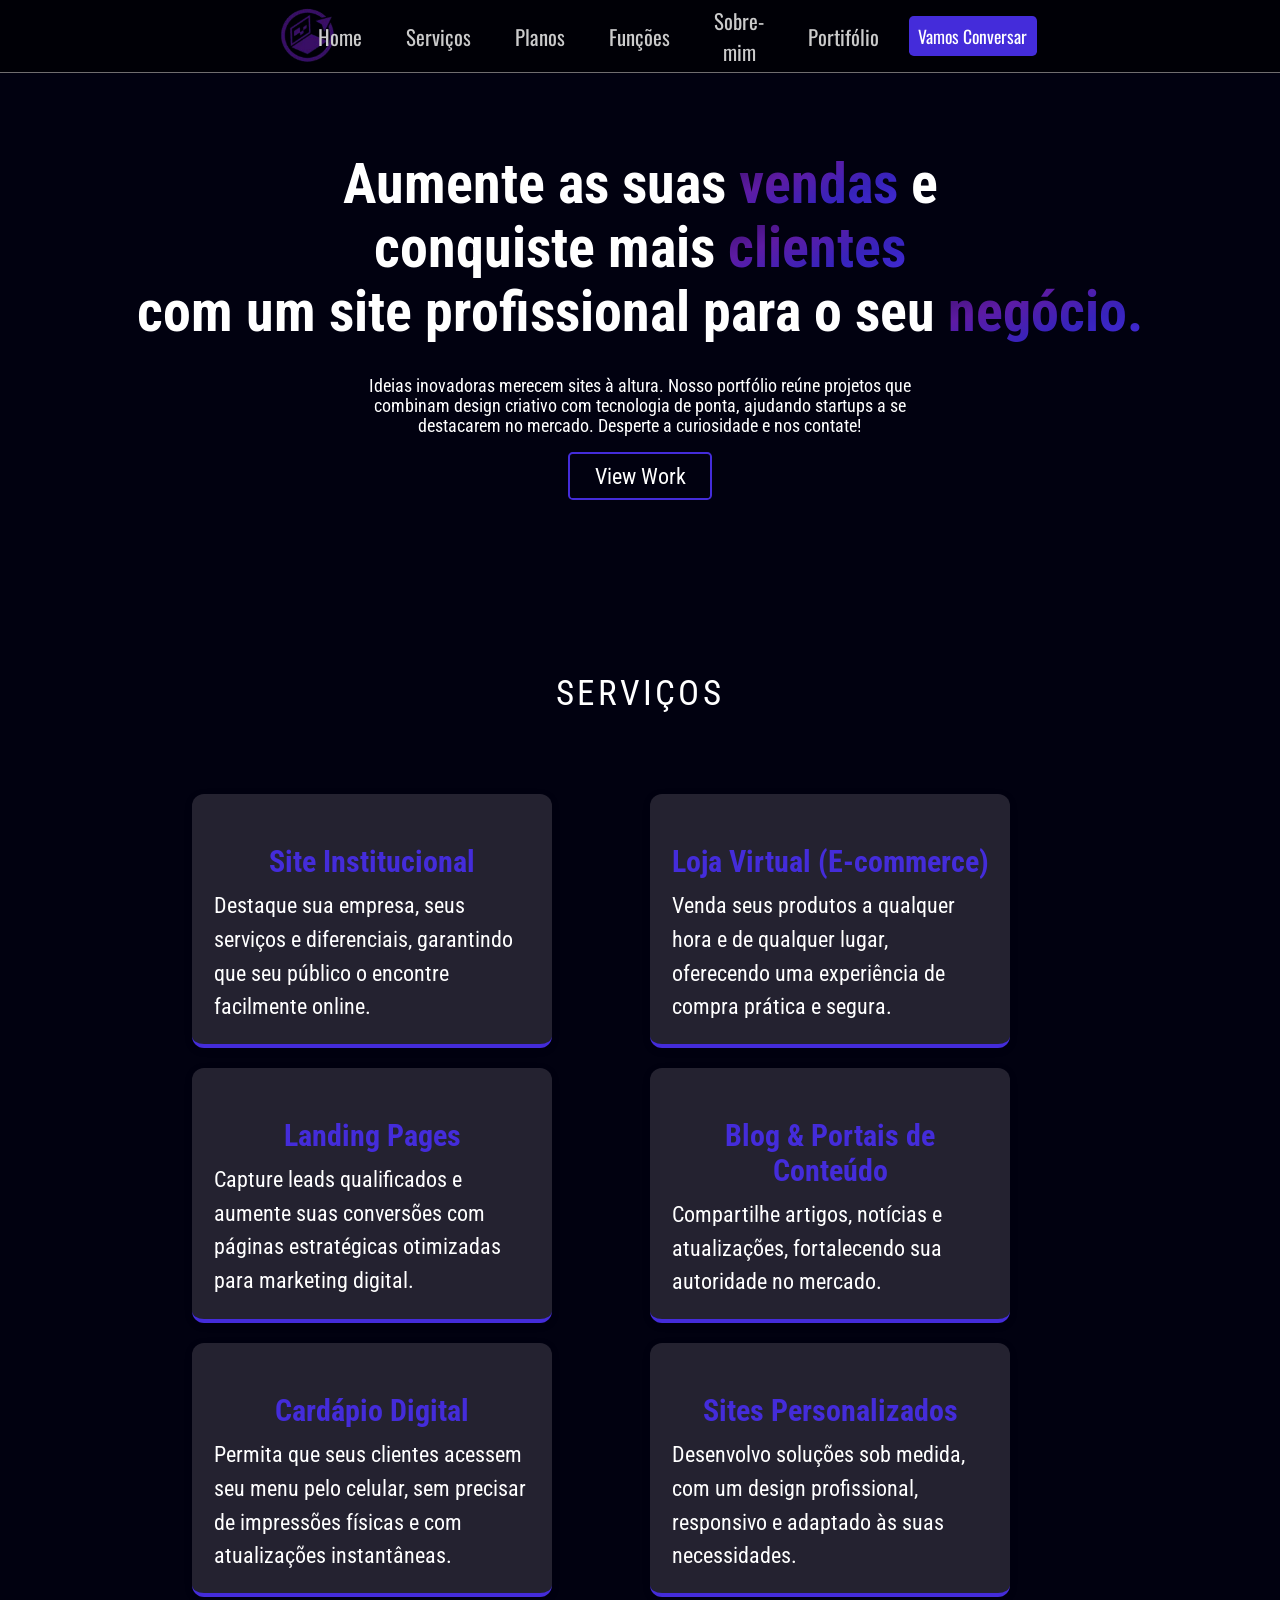
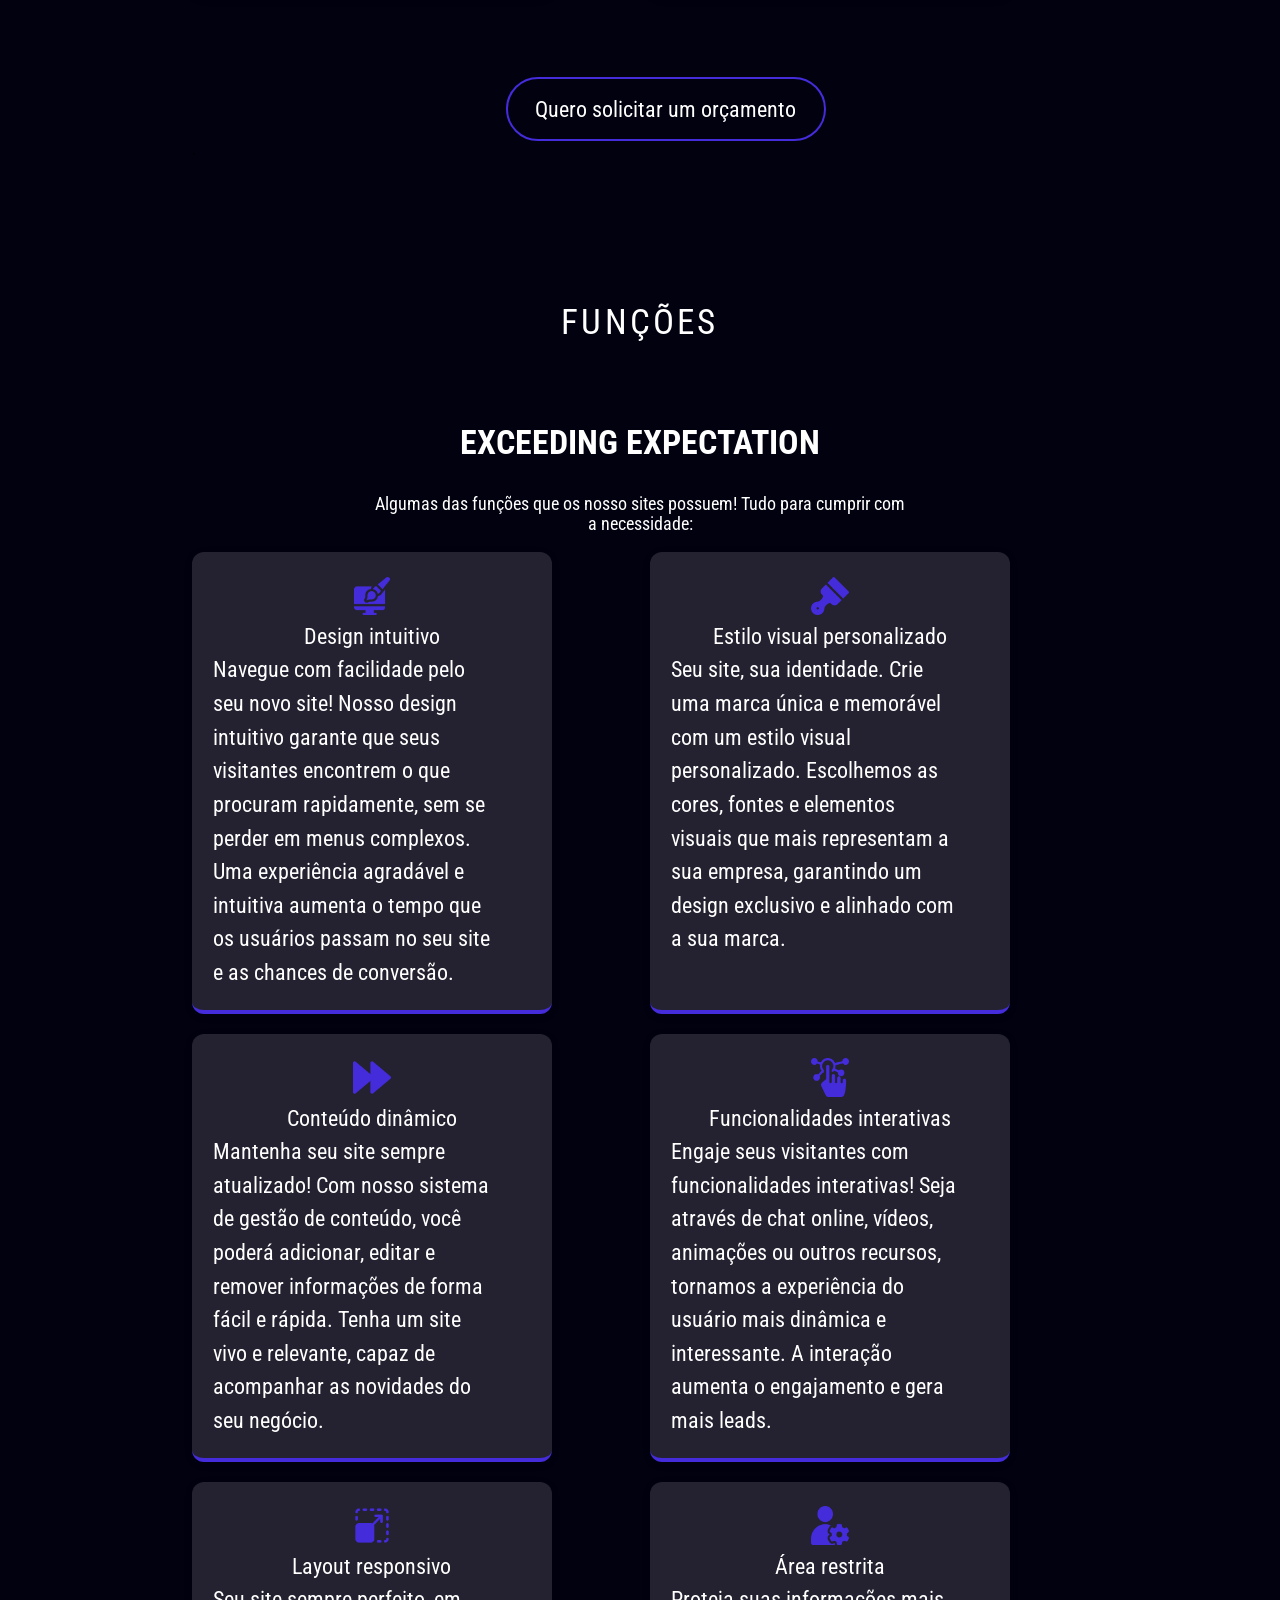
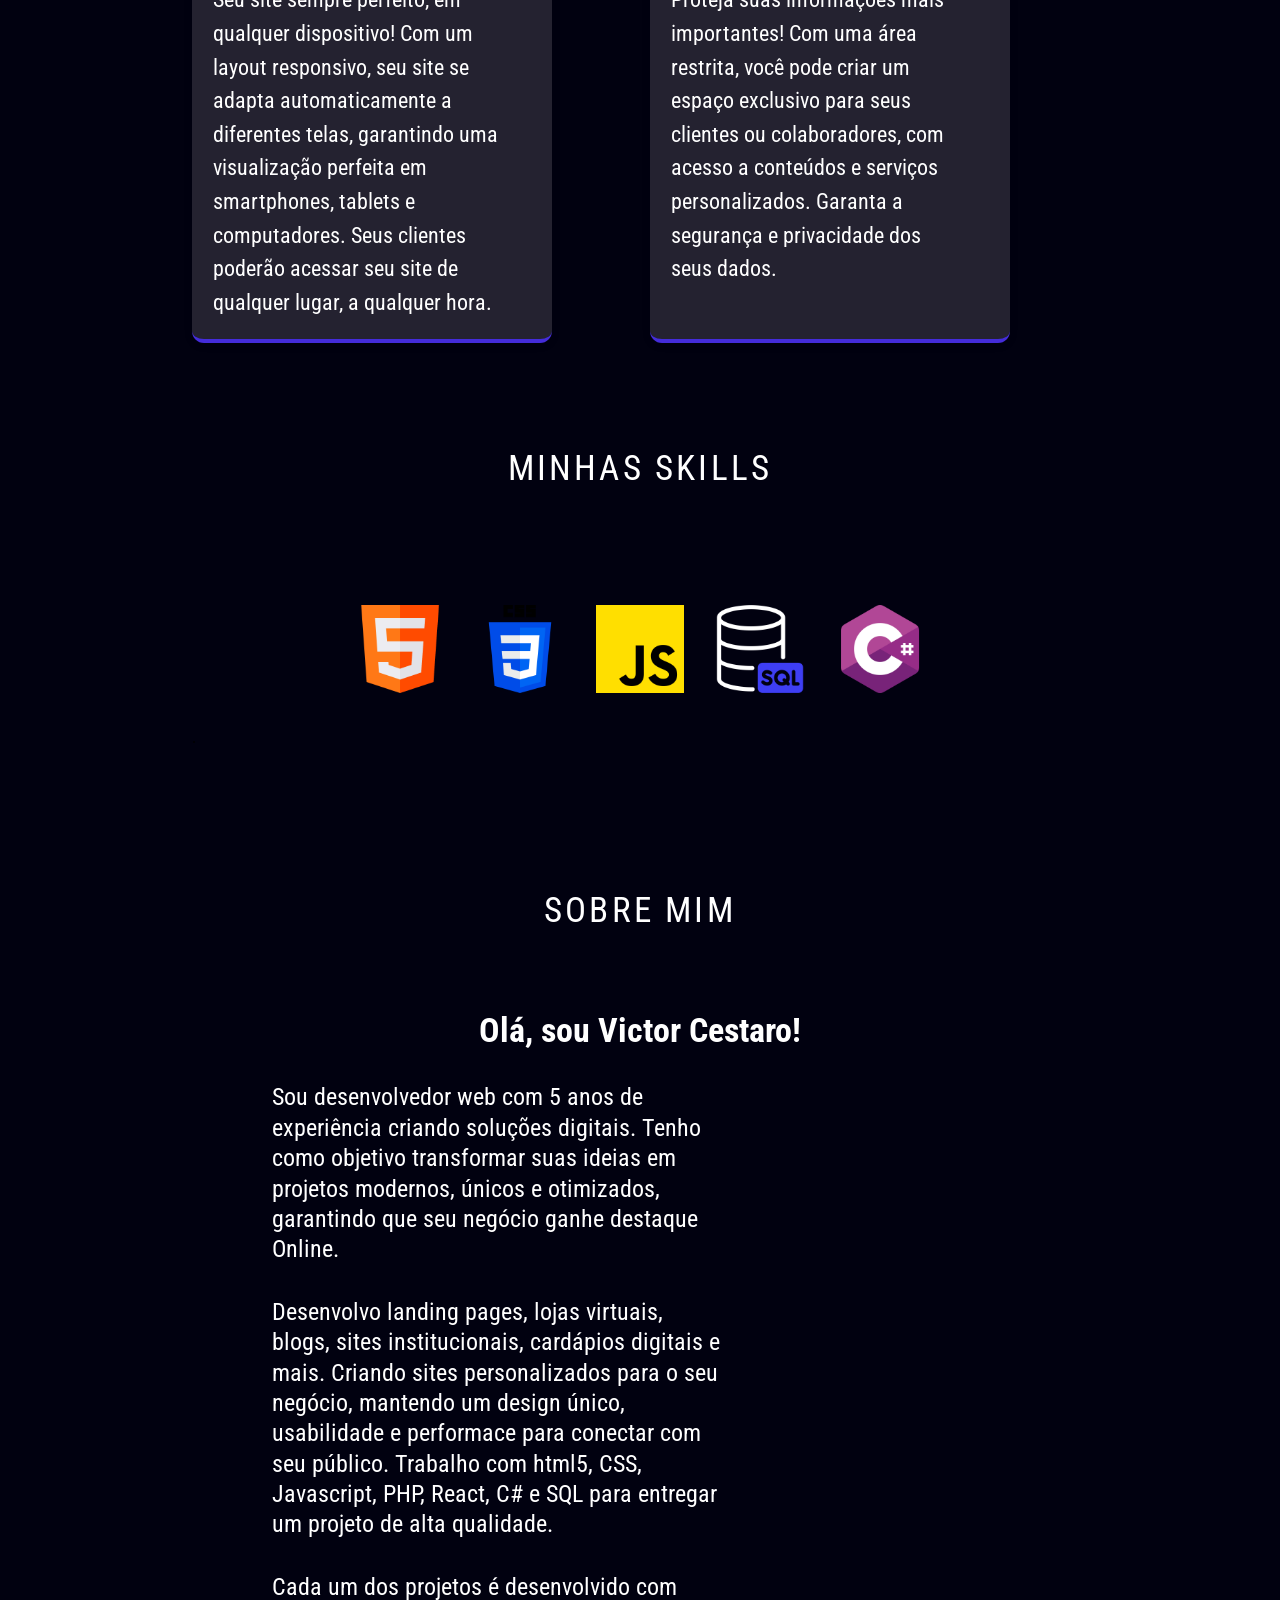
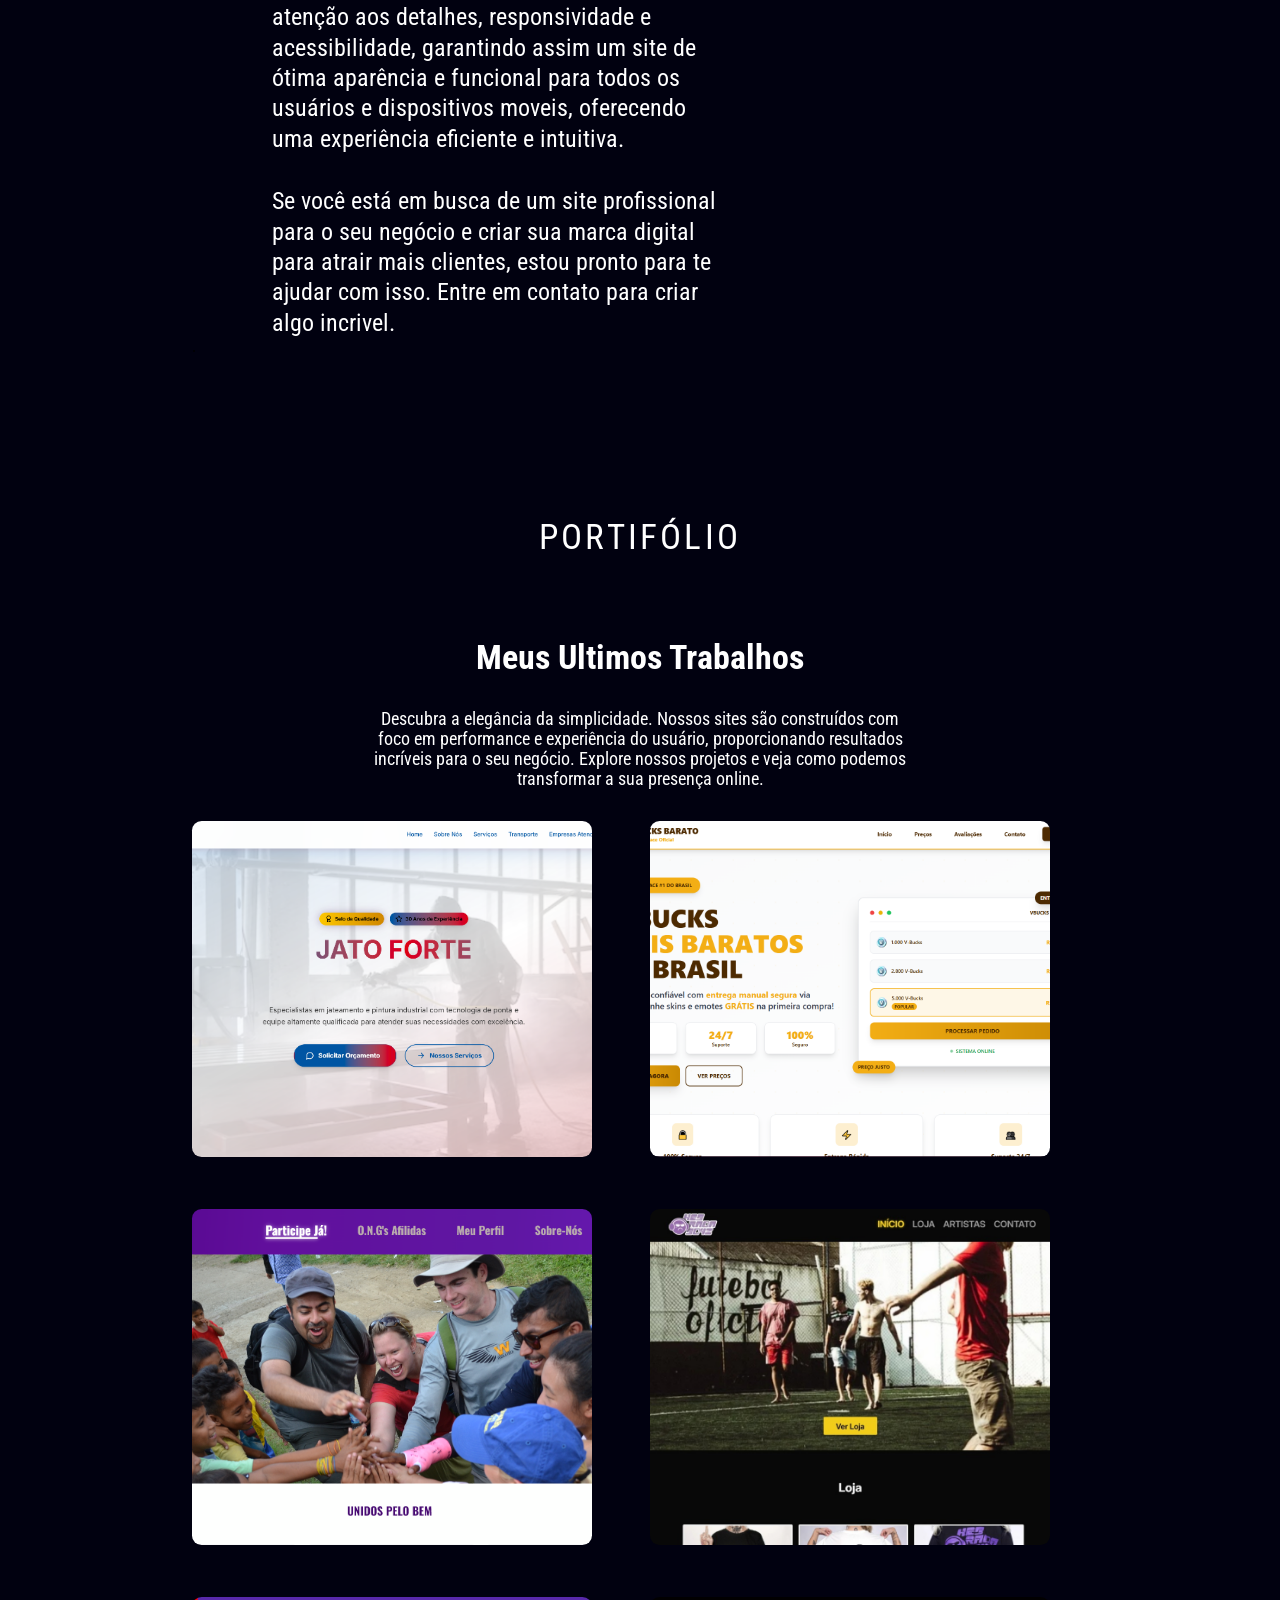
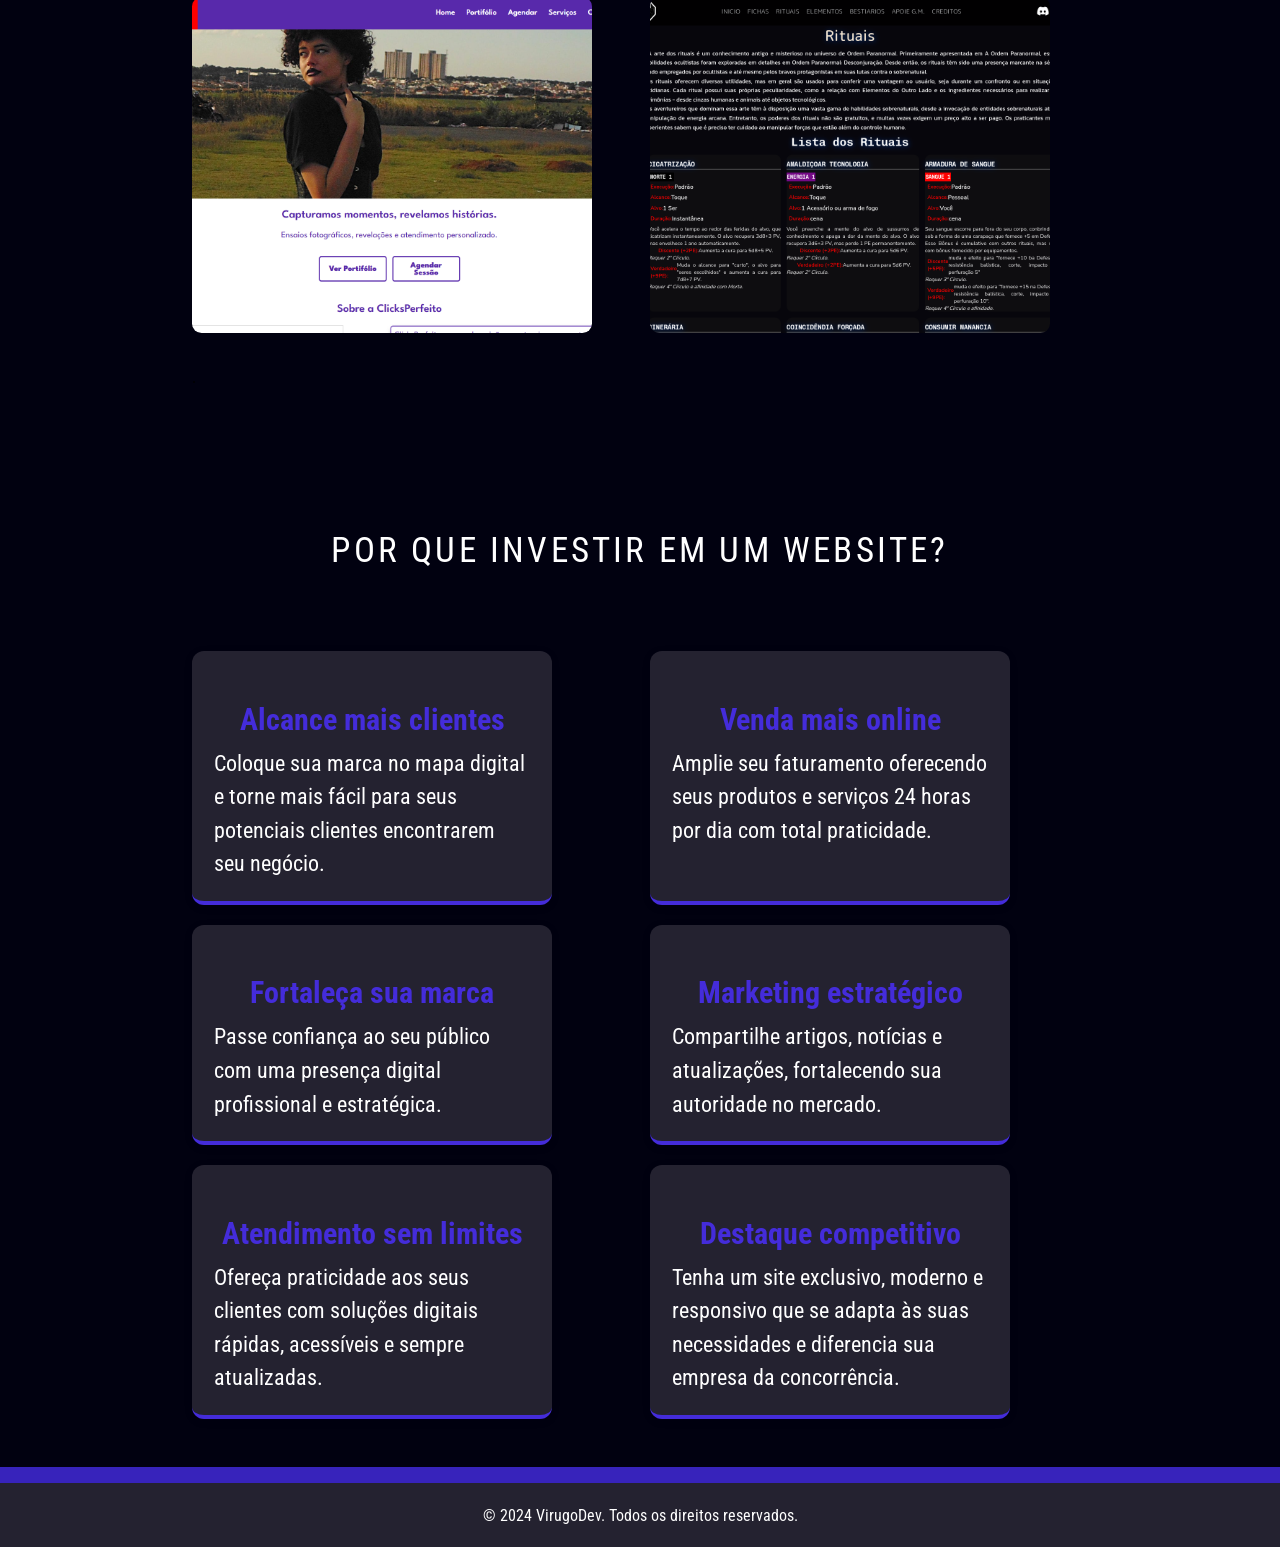
==== commit 04f8d89d: "a,lterawrs" ====
--- a/index.html
+++ b/index.html
@@ -17,6 +17,7 @@
         <ul>
             <li><a href="#home" class="scroll-link">Home</a></li>
             <li><a href="#servico" class="scroll-link">Serviços</a></li>
+            <li><a href="planos.html" >Planos</a></li>
             <li><a href="#funcoes" class="scroll-link">Funções</a></li>
             <li><a href="#sobremim" class="scroll-link">Sobre-mim</a></li>
             <li><a href="#Portifolio" class="scroll-link">Portifólio</a></li>
@@ -44,10 +45,12 @@
         <div class="div-btns">
             <a href="#home" class="scroll-link"><button class="btn-menu">Home</button></a>
             <a href="#servico" class="scroll-link"><button class="btn-menu">Serviços</button></a>
+            <a href="planos.html" ><button class="btn-menu">Planos</button></a>
             <a href="#funcoes" class="scroll-link"><button class="btn-menu">Funções</button></a>
             <a href="#sobremim" class="scroll-link"><button class="btn-menu">Sobre-mim</button></a>
             <a href="#Portifolio" class="scroll-link"><button class="btn-menu">Portifólio</button></a>
             <a href="#faqs" class="scroll-link"><button class="btn-menu">FAQ's</button></a>
+            
         </div>
         <div class="div-talk">
             <a href="contato.html"><button class="btn-talks">Vamos Conversar</button></a>
--- a/style.css
+++ b/style.css
@@ -42,7 +42,7 @@
     }
 
     .div-btns {
-        width: 40%;
+        width: 42%;
         height: 100%;
         display: flex;
         align-items: center;
@@ -173,7 +173,8 @@
         color: White;
         text-align: center;
     }
-    .ttwork p{
+
+    .ttwork p {
         text-align: center;
     }
 
@@ -189,7 +190,7 @@
         text-align: center;
     }
 
-    .center{
+    .center {
         width: 100%;
         height: auto;
 
@@ -224,7 +225,7 @@
         background-clip: text;
         -webkit-text-fill-color: transparent;
         text-shadow: 0 0 0 transparent;
-        
+
     }
 
     .btn-work {
@@ -632,6 +633,133 @@
     .text-label img {
         width: auto;
         height: 1.3rem;
+    }
+
+    .base-planos {
+        width: 100%;
+        height: 45rem;
+
+        margin-top: 3rem;
+
+        display: flex;
+    }
+
+    .planos-individuais {
+        width: 24rem;
+        height: 39rem;
+
+        margin: auto;
+        border: 0.2rem solid transparent;
+        border-radius: 0.5rem;
+
+        transition: all 0.2s ease;
+        background-color: #242230;
+    }
+
+    .planos-individuais:hover {
+        border: 0.2rem solid #3723bb;
+    }
+
+    #popular {
+        border: 0.3rem solid #3723bb;
+    }
+
+    .popular {
+        width: 6.5rem;
+        height: 2.5rem;
+
+        font-size: 1rem;
+        text-align: center;
+        font-weight: 600;
+        margin: auto;
+        margin-left: 8.5%;
+        margin-top: -1.4rem;
+
+        position: absolute;
+
+        display: flex;
+        align-items: center;
+        justify-content: center;
+
+        border-radius: 2rem;
+
+        background-color: #3723bb;
+    }
+
+    .plano-title {
+        margin-top: 2rem;
+        margin-left: 1.5rem;
+
+        font-size: 1.9rem;
+        font-weight: 600;
+    }
+
+    .desc-plan {
+        margin-top: 1rem;
+        margin-left: 1.5rem;
+
+        font-size: 1.2rem;
+        color: #8b8b8b;
+
+        width: 85%;
+    }
+
+    .precos {
+        margin-top: 1rem;
+        margin-left: 1.5rem;
+
+        font-size: 1.9rem;
+        font-weight: 600;
+
+    }
+
+    .interaction {
+        width: 90%;
+        height: 8rem;
+
+        margin: auto;
+        display: flex;
+        align-items: center;
+        justify-content: center;
+
+        border-bottom: 0.1rem solid rgba(110, 110, 110, 0.493);
+    }
+
+    .btn-plans {
+        width: 100%;
+        height: 3rem;
+
+        border: none;
+        border-radius: 0.7rem;
+
+        font-family: 'Roboto Condensed';
+        font-size: 1.2rem;
+        font-weight: 600;
+
+        color: WHITE;
+        cursor: pointer;
+
+        margin-top: 0.5rem;
+
+        background-color: #3723bb7c;
+    }
+
+    li img {
+        width: auto;
+        height: 2rem;
+    }
+
+    .planos-individuais li {
+        font-family: 'Roboto Condensed';
+        font-size: 1.3rem;
+
+        display: flex;
+        align-items: center;
+
+        color: #8b8b8b;
+
+        margin-top: 1rem;
+        margin-left: 1.5rem;
     }
 }
 
@@ -1224,7 +1352,7 @@
     .btn-link {
         width: 20rem;
         height: 4rem;
-        
+
         border: 0.15rem solid #442cda;
         border-radius: 2rem;
         font-family: 'Roboto Condensed';
@@ -1396,4 +1524,132 @@
         font-family: 'Roboto Condensed';
         background-color: #242230;
     }
+
+    .base-planos {
+        width: 100%;
+        height: auto;
+
+        margin-top: 3rem;
+
+        display: block;
+    }
+
+    .planos-individuais {
+        width: 90%;
+        height: 39rem;
+
+        margin: auto;
+        margin-top: 2rem;
+        border: 0.2rem solid transparent;
+        border-radius: 0.5rem;
+
+        transition: all 0.2s ease;
+        background-color: #242230;
+    }
+
+    .planos-individuais:hover {
+        border: 0.2rem solid #3723bb;
+    }
+
+    #popular {
+        border: 0.3rem solid #3723bb;
+    }
+
+    .popular {
+        width: 6.5rem;
+        height: 2.5rem;
+
+        font-size: 1rem;
+        text-align: center;
+        font-weight: 600;
+        margin: auto;
+        margin-left: 7.5rem;
+        margin-top: -1.4rem;
+
+        position: absolute;
+
+        display: flex;
+        align-items: center;
+        justify-content: center;
+
+        border-radius: 2rem;
+
+        background-color: #3723bb;
+    }
+
+    .plano-title {
+        margin-top: 2rem;
+        margin-left: 1.5rem;
+
+        font-size: 1.9rem;
+        font-weight: 600;
+    }
+
+    .desc-plan {
+        margin-top: 1rem;
+        margin-left: 1.5rem;
+
+        font-size: 1.2rem;
+        color: #8b8b8b;
+
+        width: 85%;
+    }
+
+    .precos {
+        margin-top: 1rem;
+        margin-left: 1.5rem;
+
+        font-size: 1.9rem;
+        font-weight: 600;
+
+    }
+
+    .interaction {
+        width: 90%;
+        height: 8rem;
+
+        margin: auto;
+        display: flex;
+        align-items: center;
+        justify-content: center;
+
+        border-bottom: 0.1rem solid rgba(110, 110, 110, 0.493);
+    }
+
+    .btn-plans {
+        width: 100%;
+        height: 3rem;
+
+        border: none;
+        border-radius: 0.7rem;
+
+        font-family: 'Roboto Condensed';
+        font-size: 1.2rem;
+        font-weight: 600;
+
+        color: WHITE;
+        cursor: pointer;
+
+        margin-top: 0.5rem;
+
+        background-color: #3723bb7c;
+    }
+
+    li img {
+        width: auto;
+        height: 2rem;
+    }
+
+    .planos-individuais li {
+        font-family: 'Roboto Condensed';
+        font-size: 1.3rem;
+
+        display: flex;
+        align-items: center;
+
+        color: #8b8b8b;
+
+        margin-top: 1rem;
+        margin-left: 1.5rem;
+    }
 }
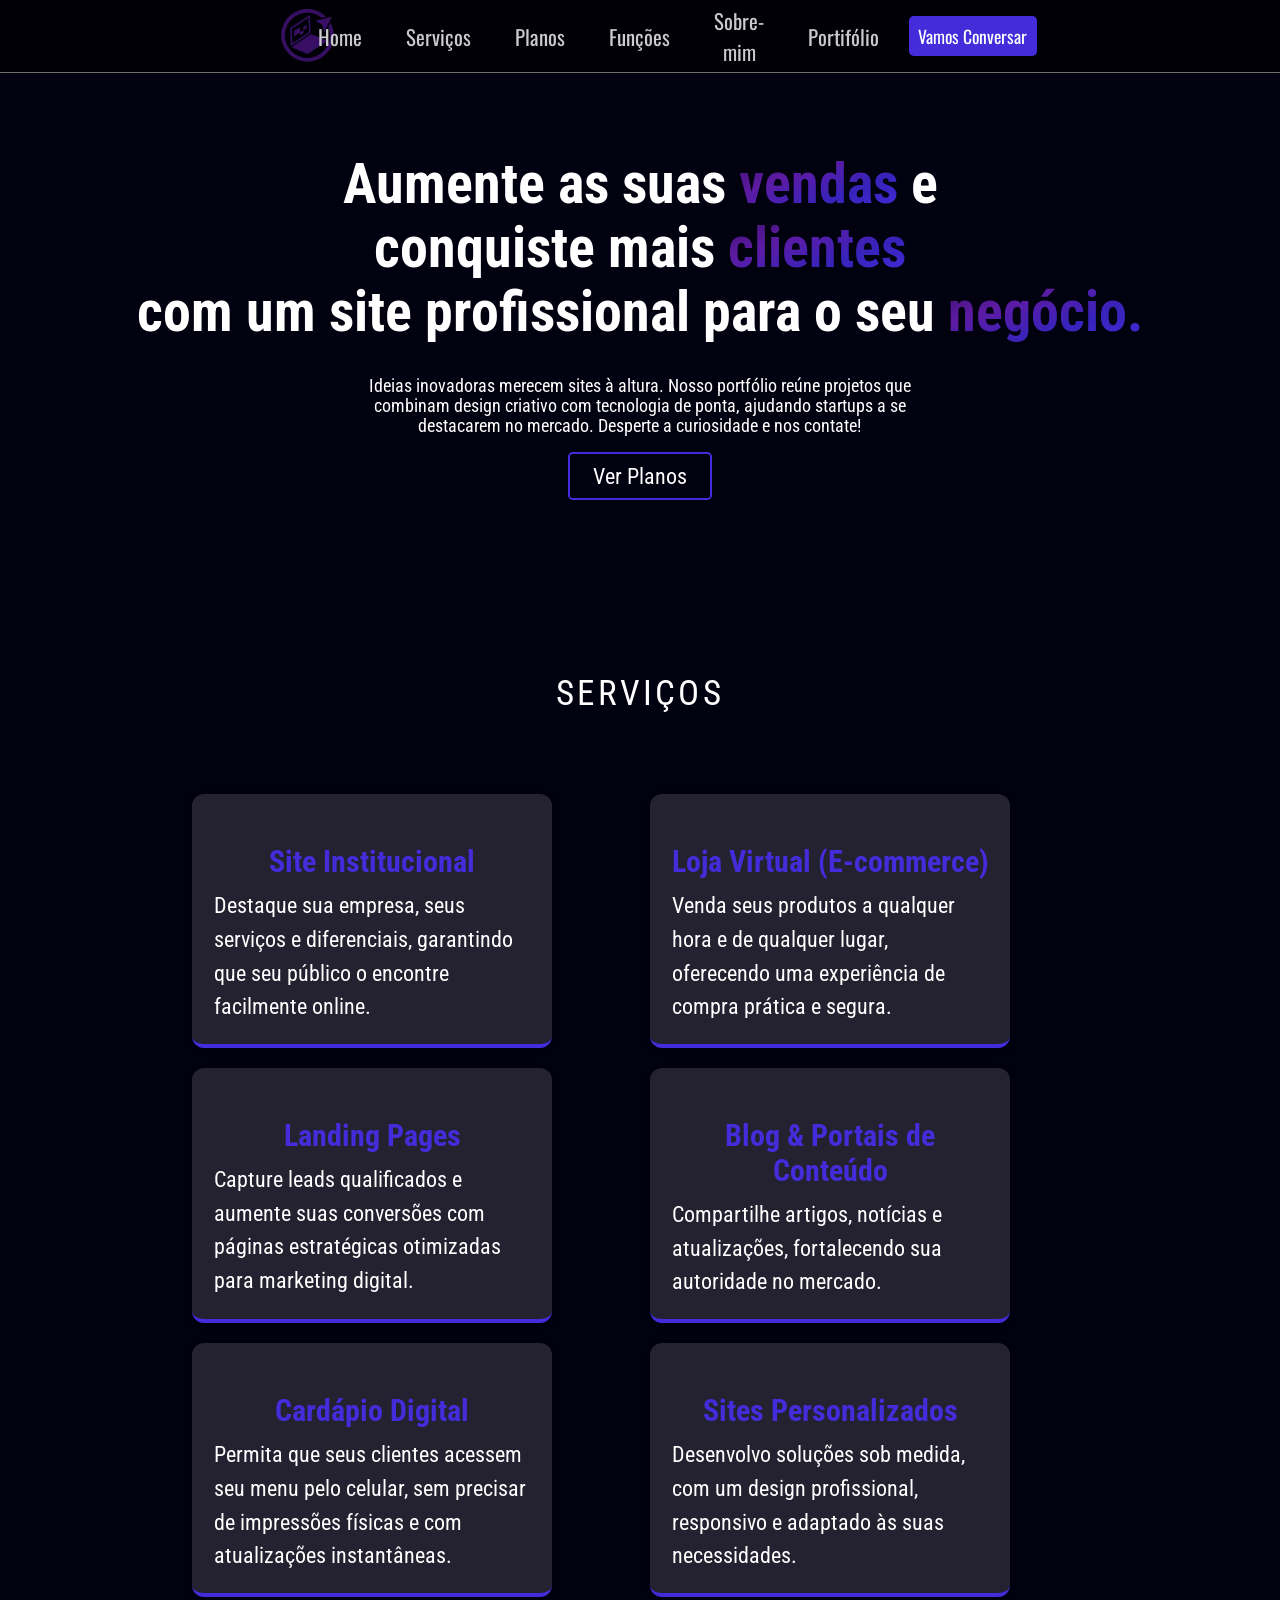
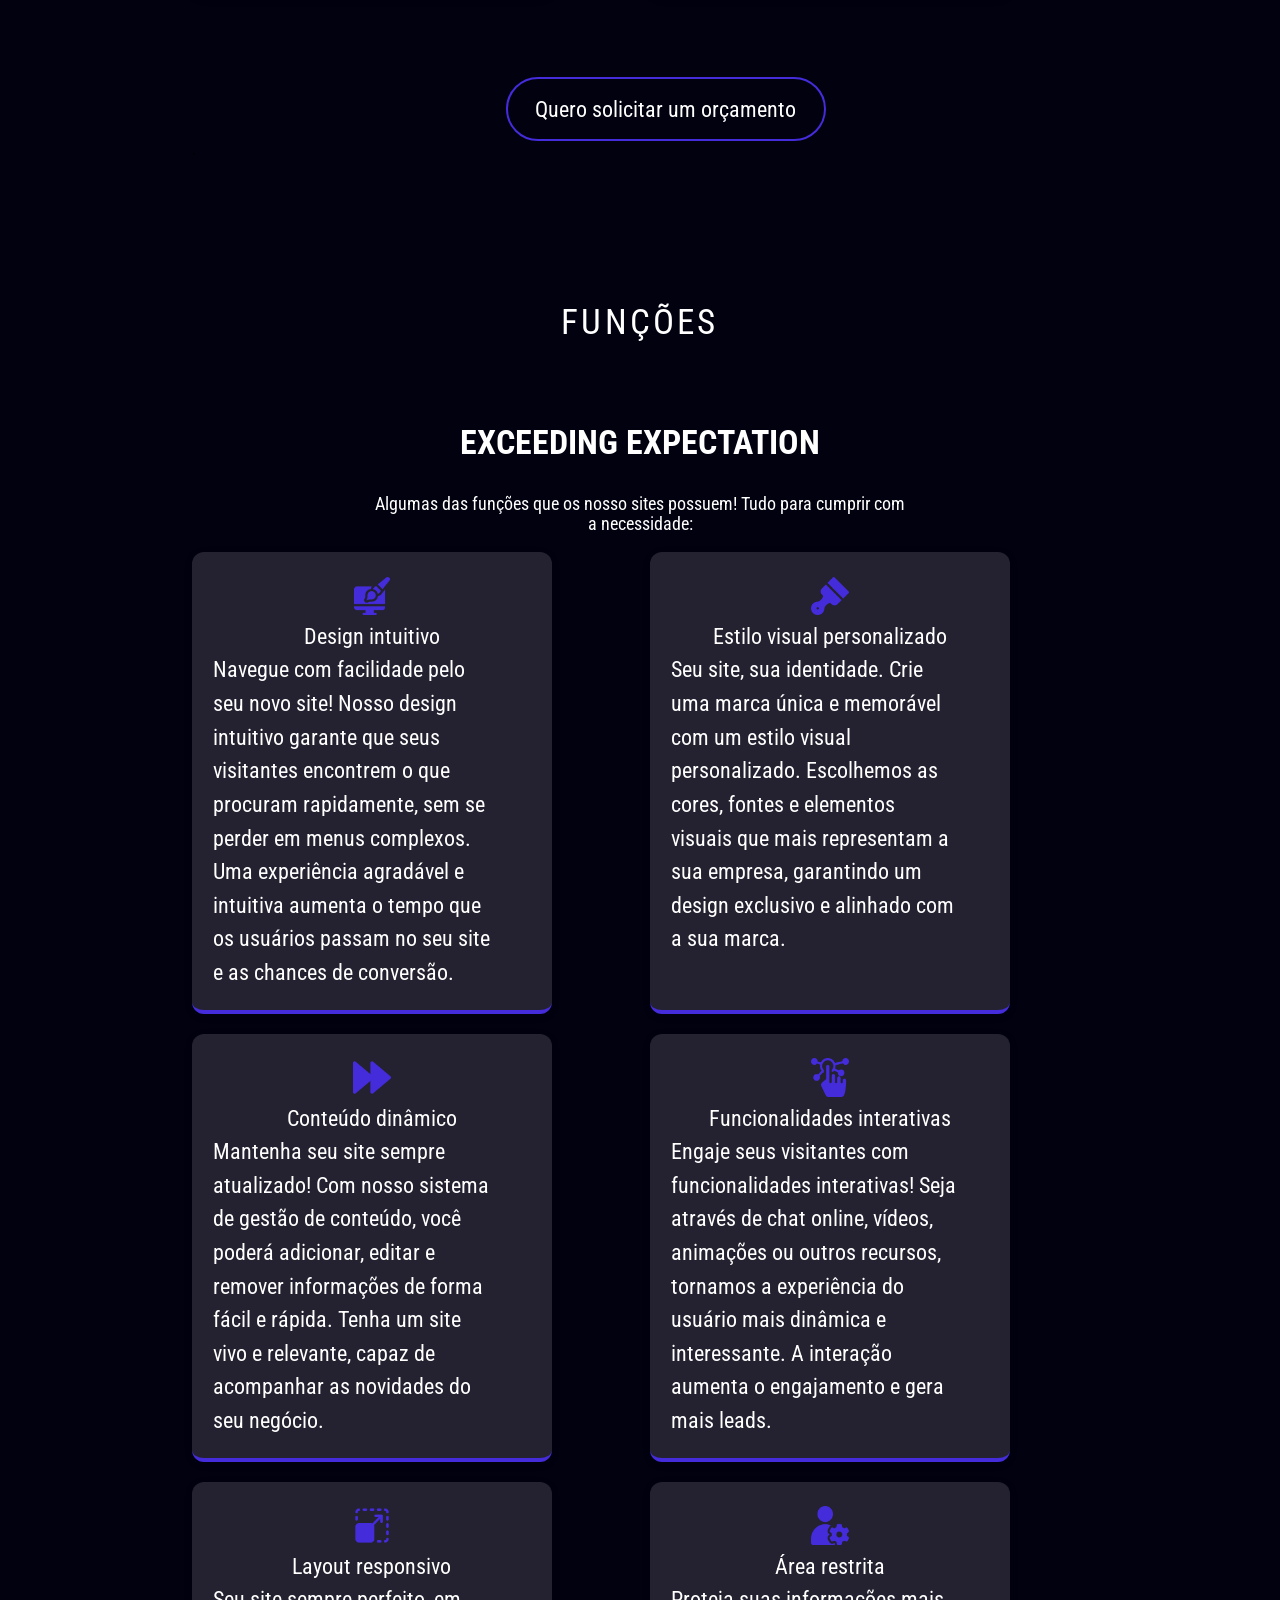
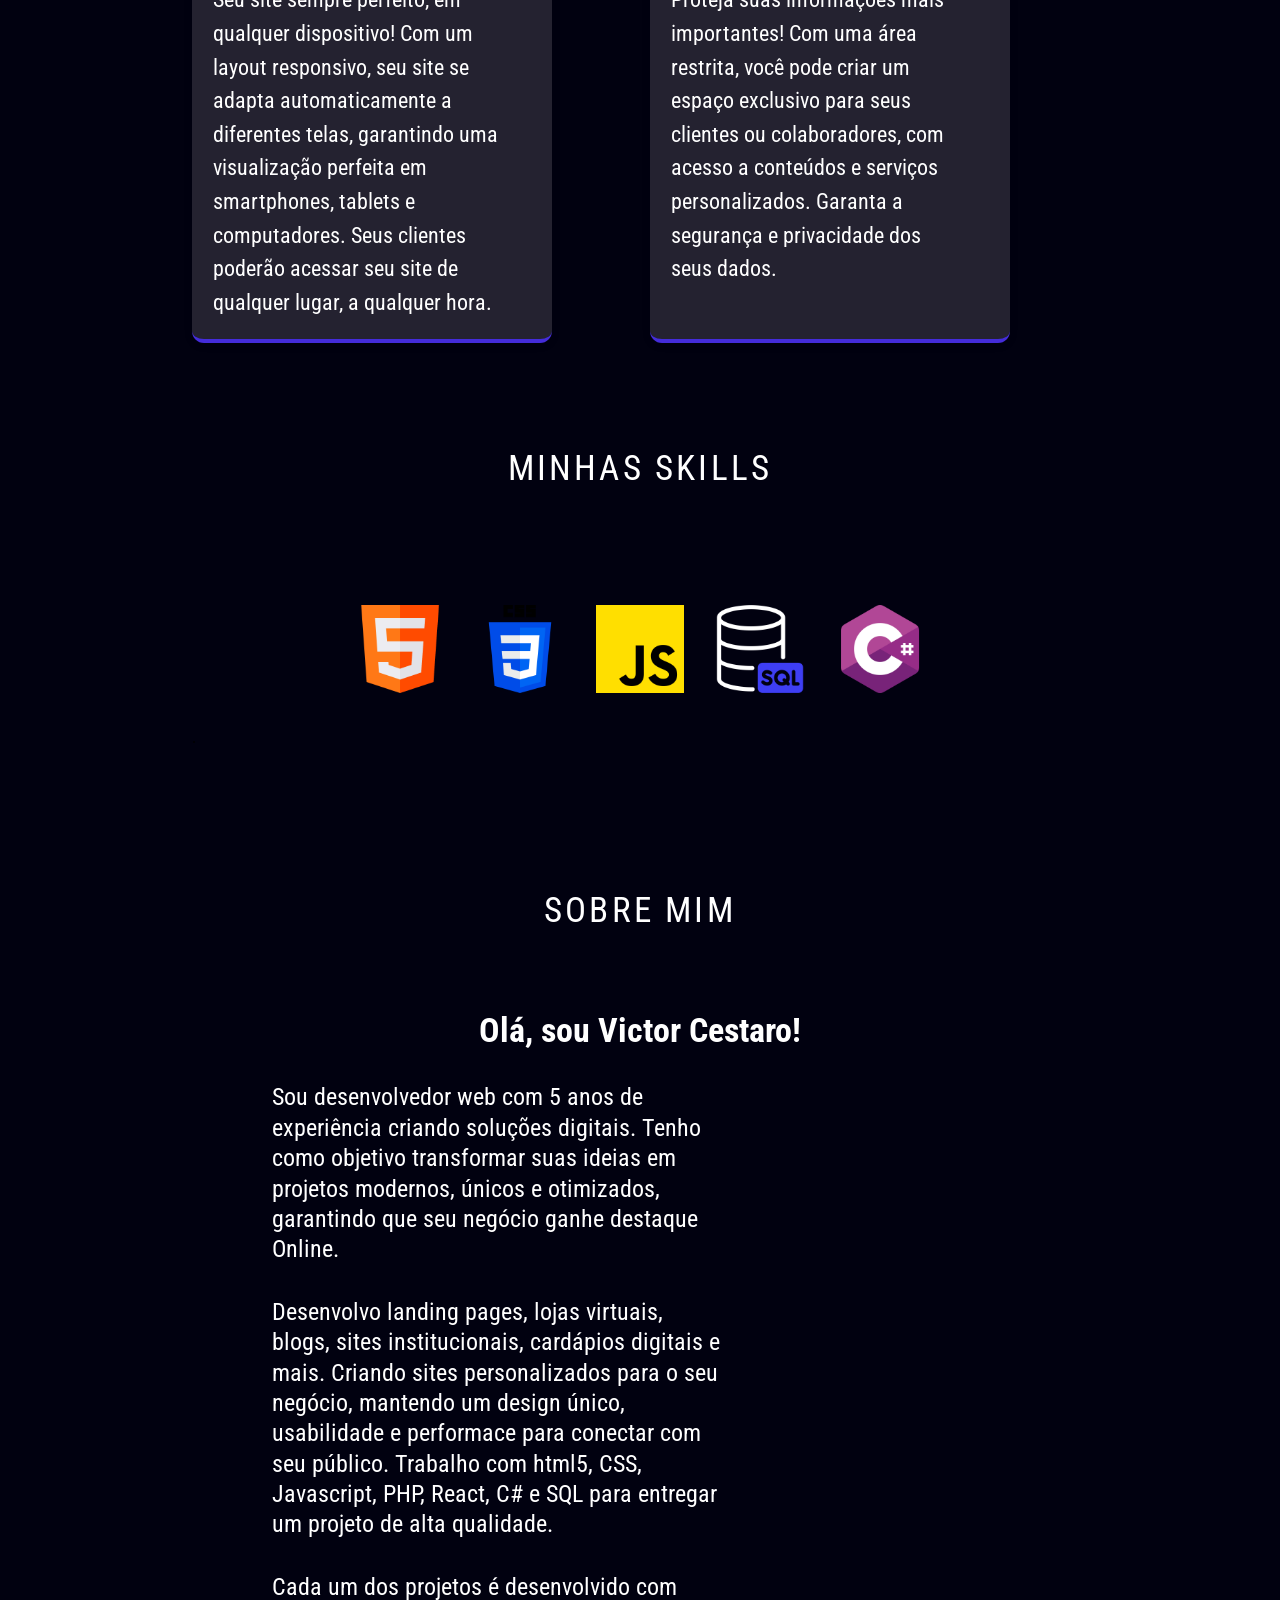
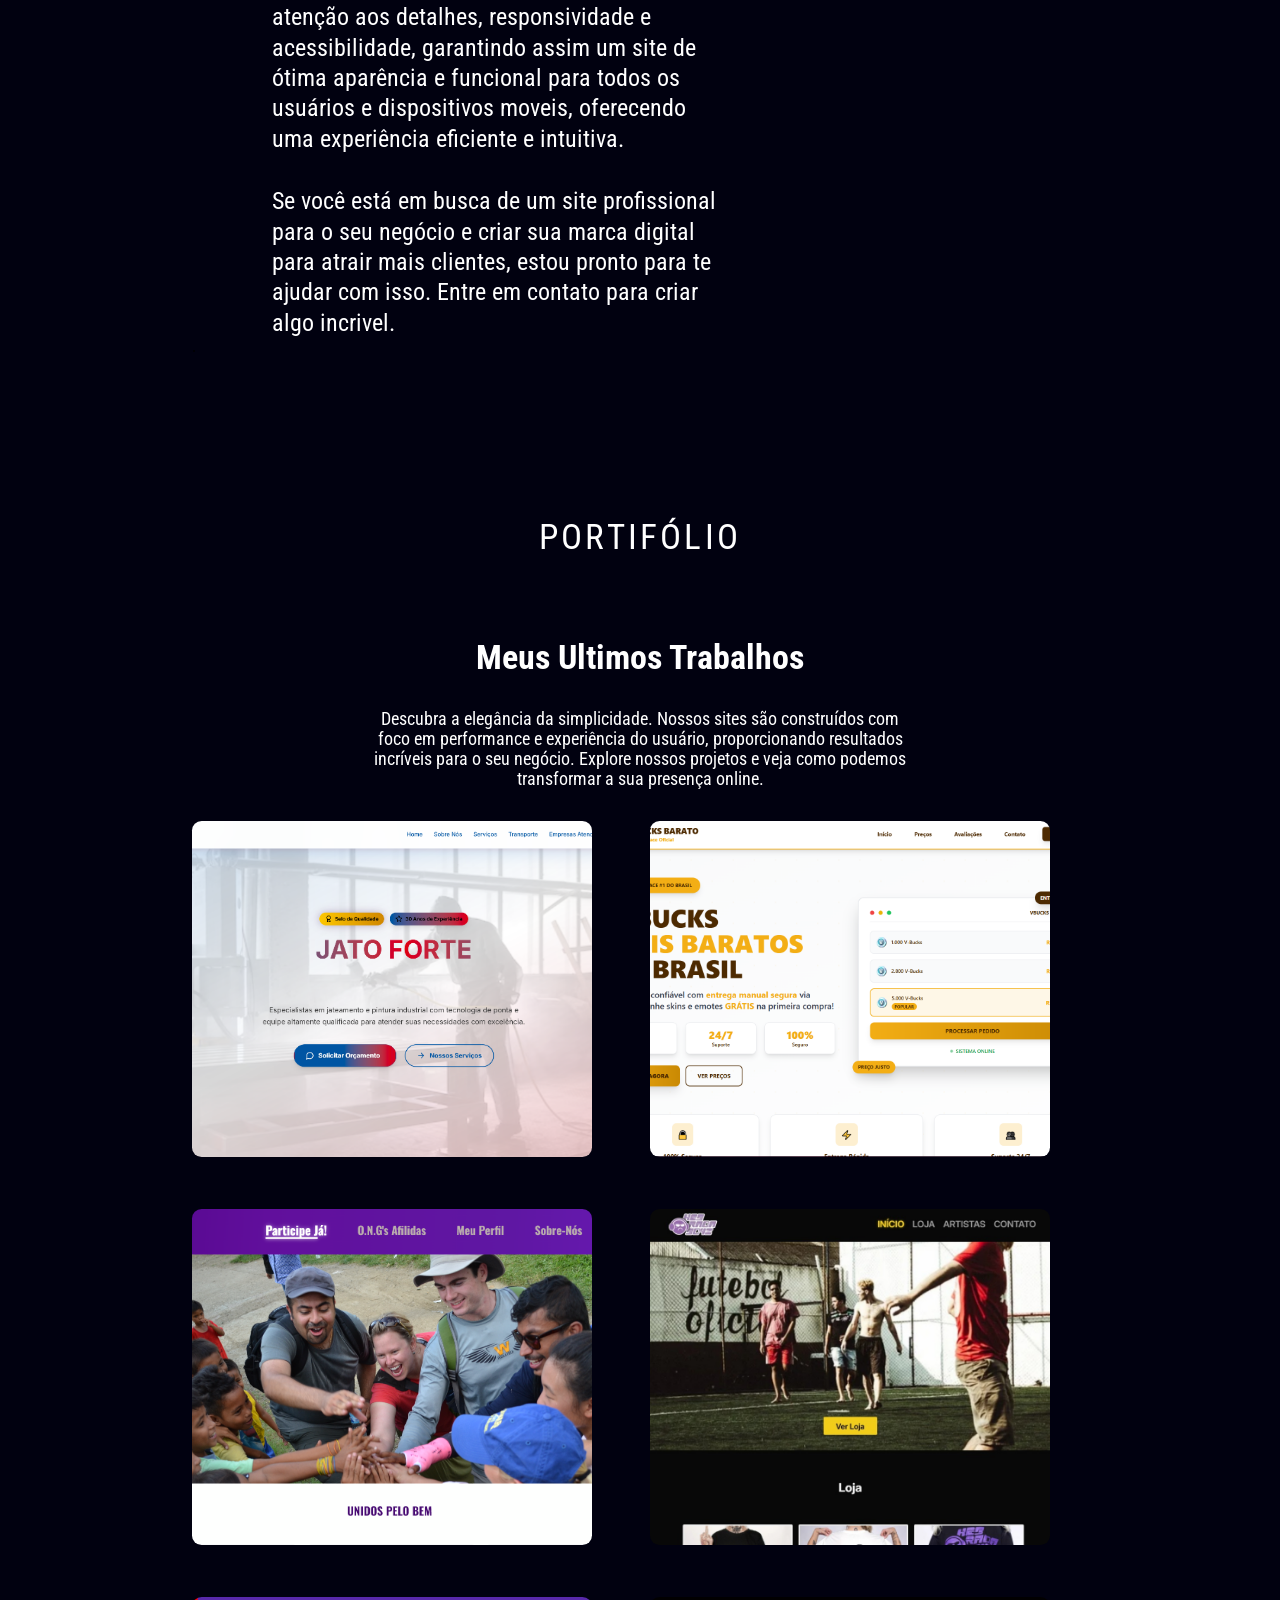
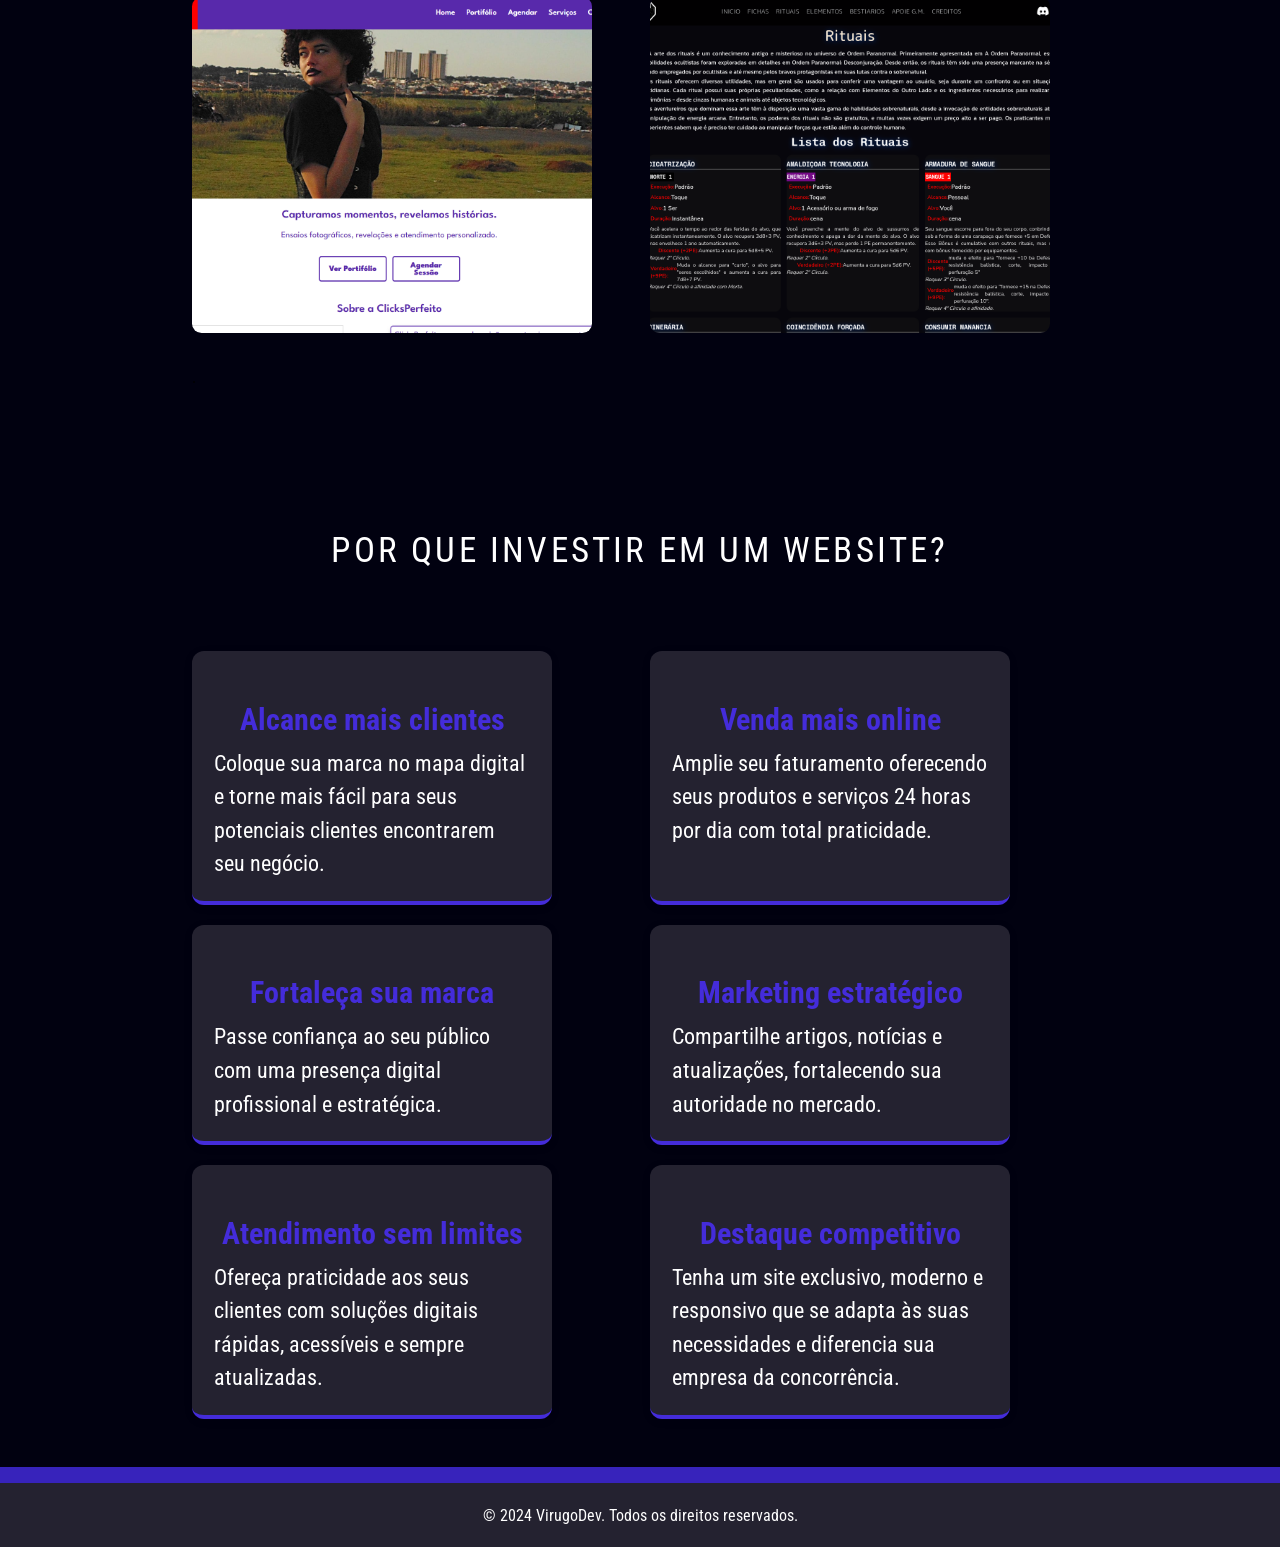
==== commit 7fae3213: "sdfikj" ====
--- a/index.html
+++ b/index.html
@@ -70,8 +70,7 @@
                         criativo com tecnologia de ponta, ajudando startups a se destacarem no mercado. Desperte a
                         curiosidade e nos contate!</p>
                 </div>
-                <div class="center"><a href="#Portifolio" class="scroll-link"><button class="btn-work">View
-                            Work</button></a></div>
+                <div class="center"><a href="planos.html" ><button class="btn-work">Ver Planos</button></a></div>
             </div>
         </div>
     </div>
--- a/style.css
+++ b/style.css
@@ -736,6 +736,11 @@
         font-size: 1.2rem;
         font-weight: 600;
 
+        display: flex;
+        align-items: center;
+        justify-content: center;
+        text-align: center;
+
         color: WHITE;
         cursor: pointer;
 
@@ -1063,9 +1068,6 @@
         height: 5rem;
     }
 
-    .btn-work {
-        display: none;
-    }
 
     .btn-link {
         margin-left: 5%;
@@ -1626,6 +1628,9 @@
         font-family: 'Roboto Condensed';
         font-size: 1.2rem;
         font-weight: 600;
+        display: flex;
+        align-items: center;
+        justify-content: center;
 
         color: WHITE;
         cursor: pointer;
